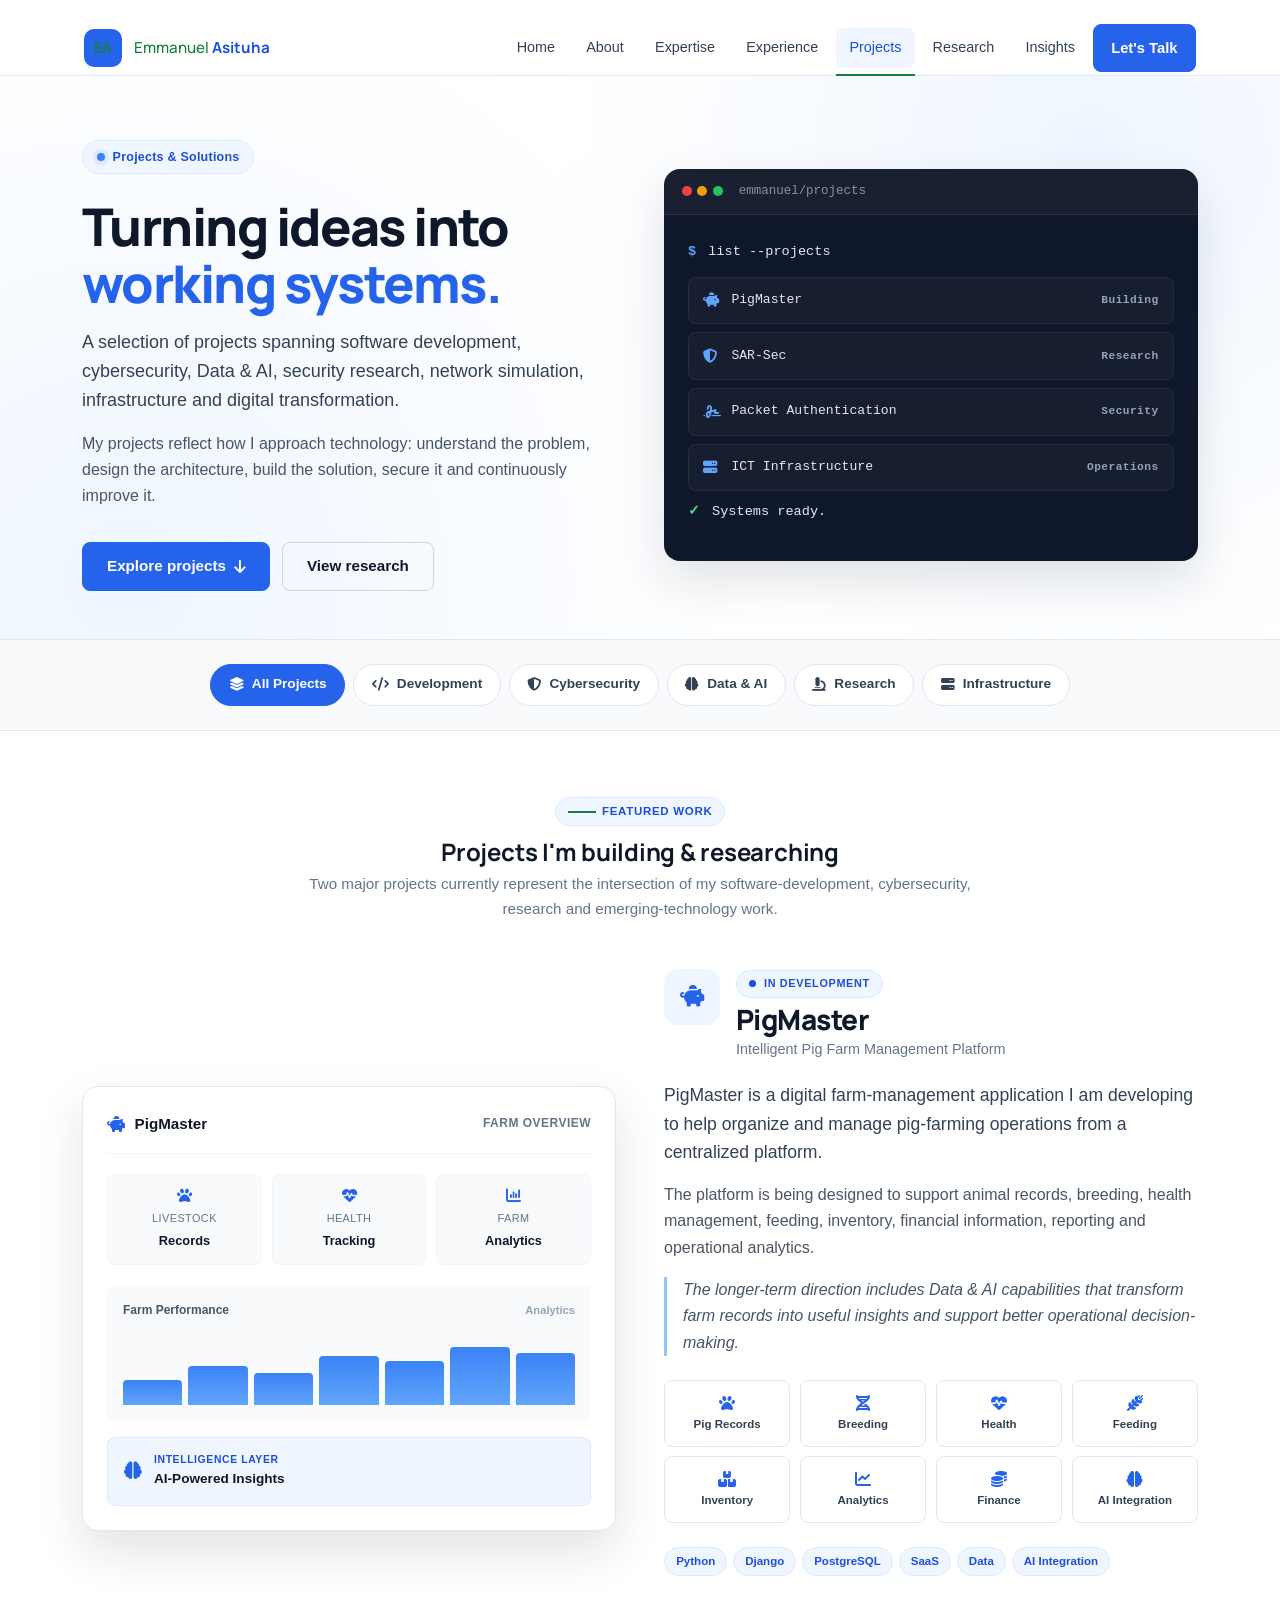
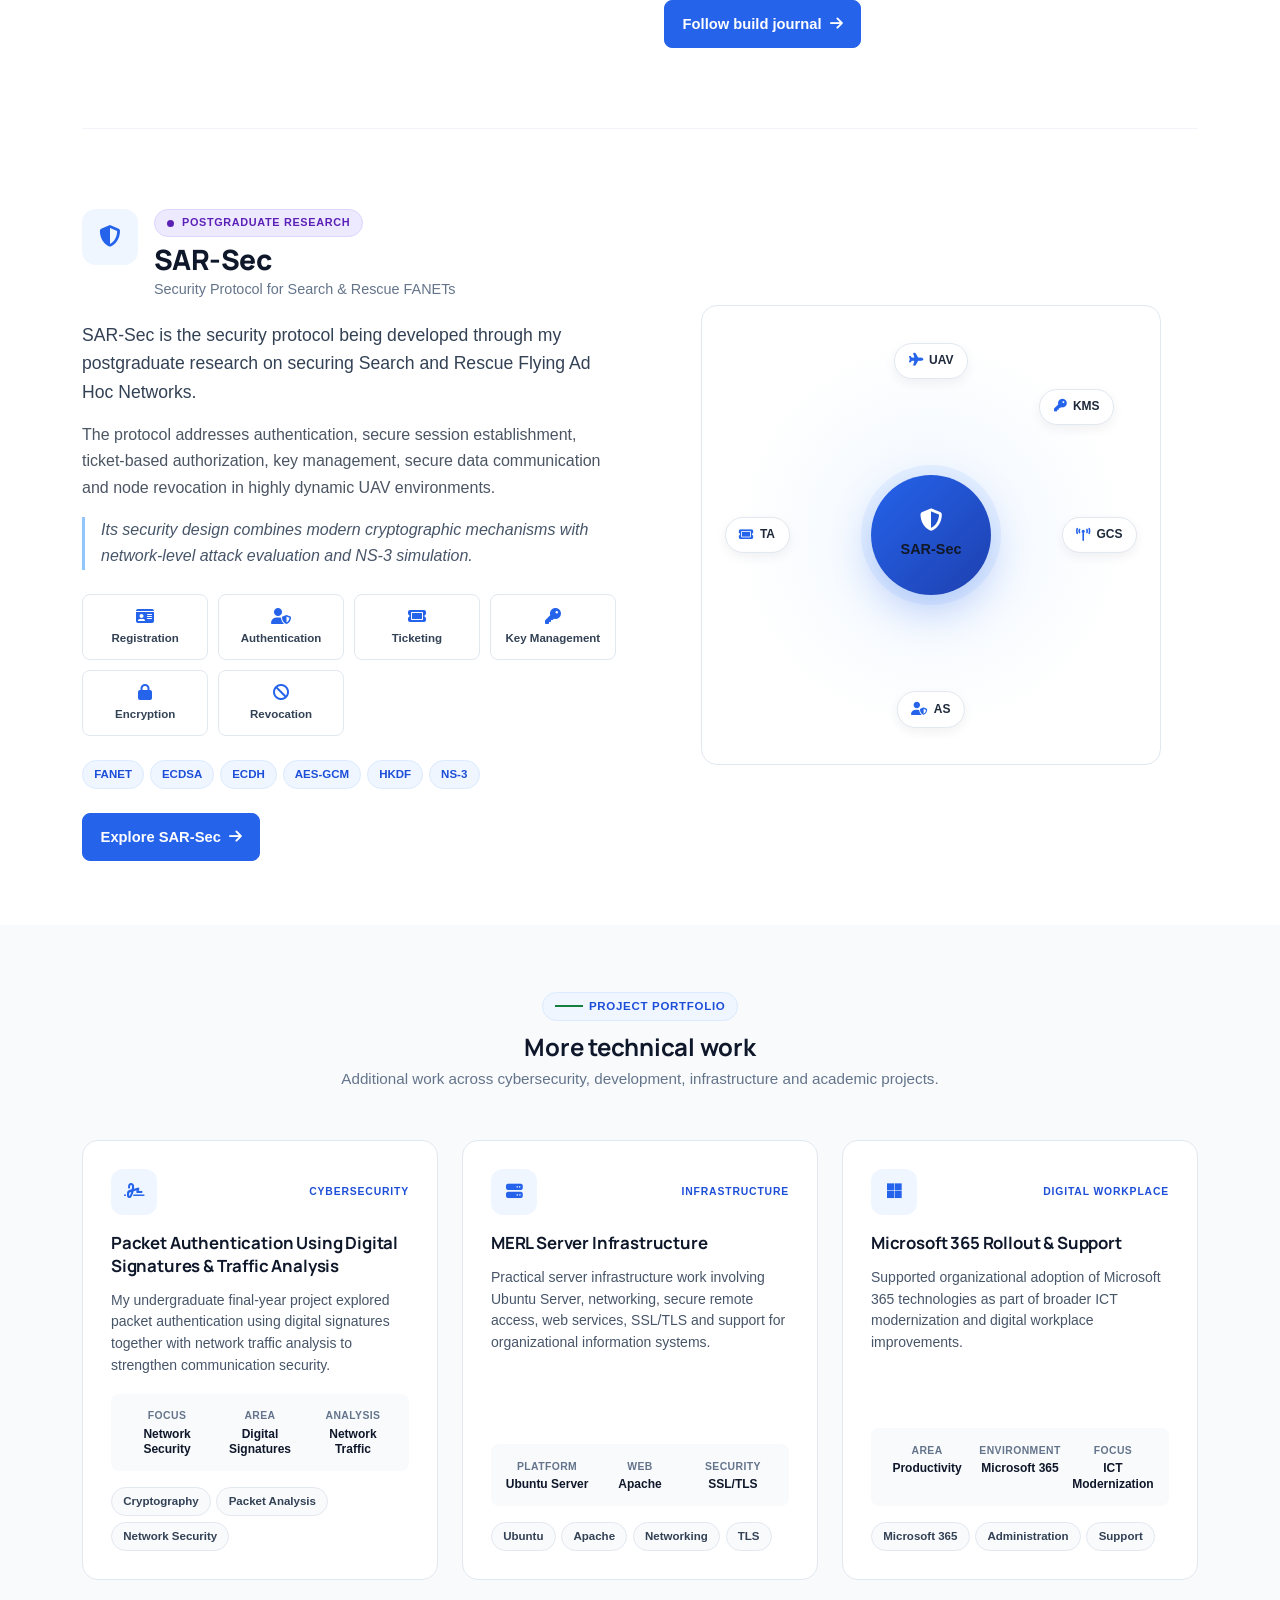
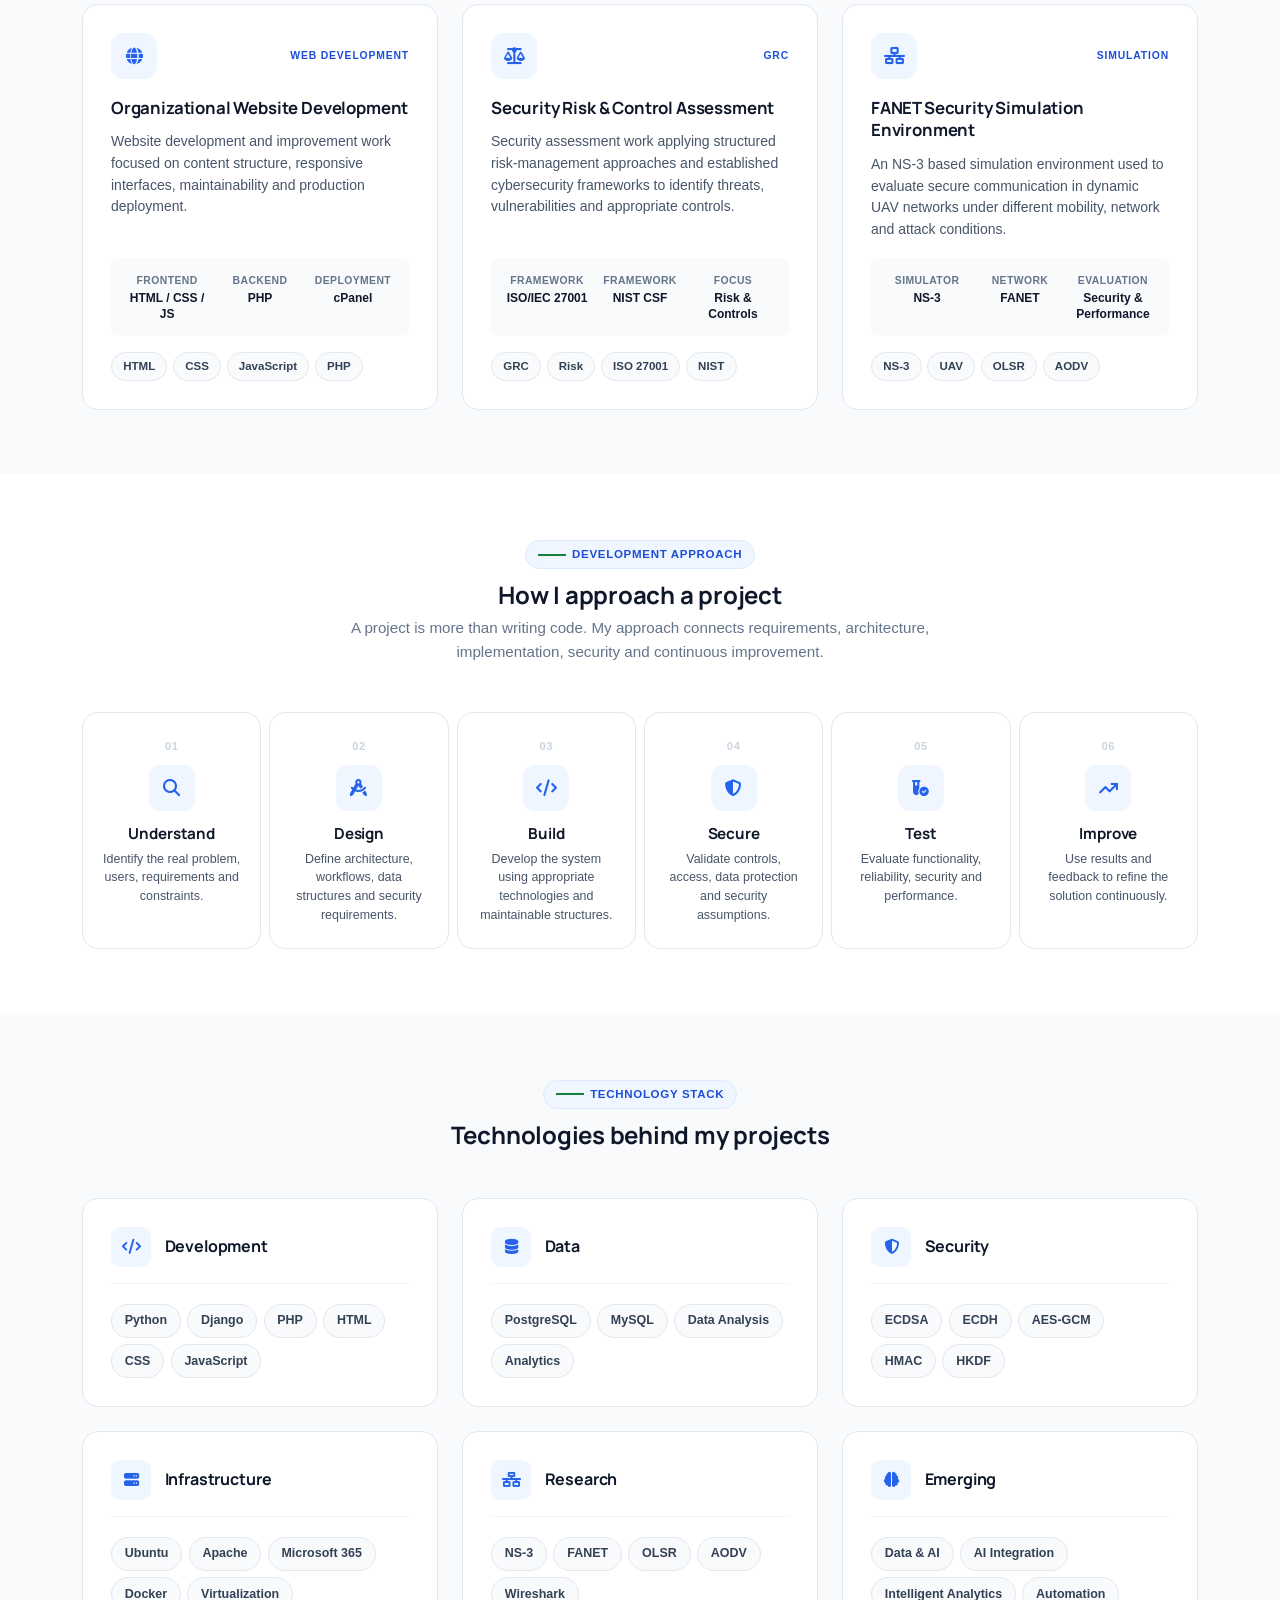
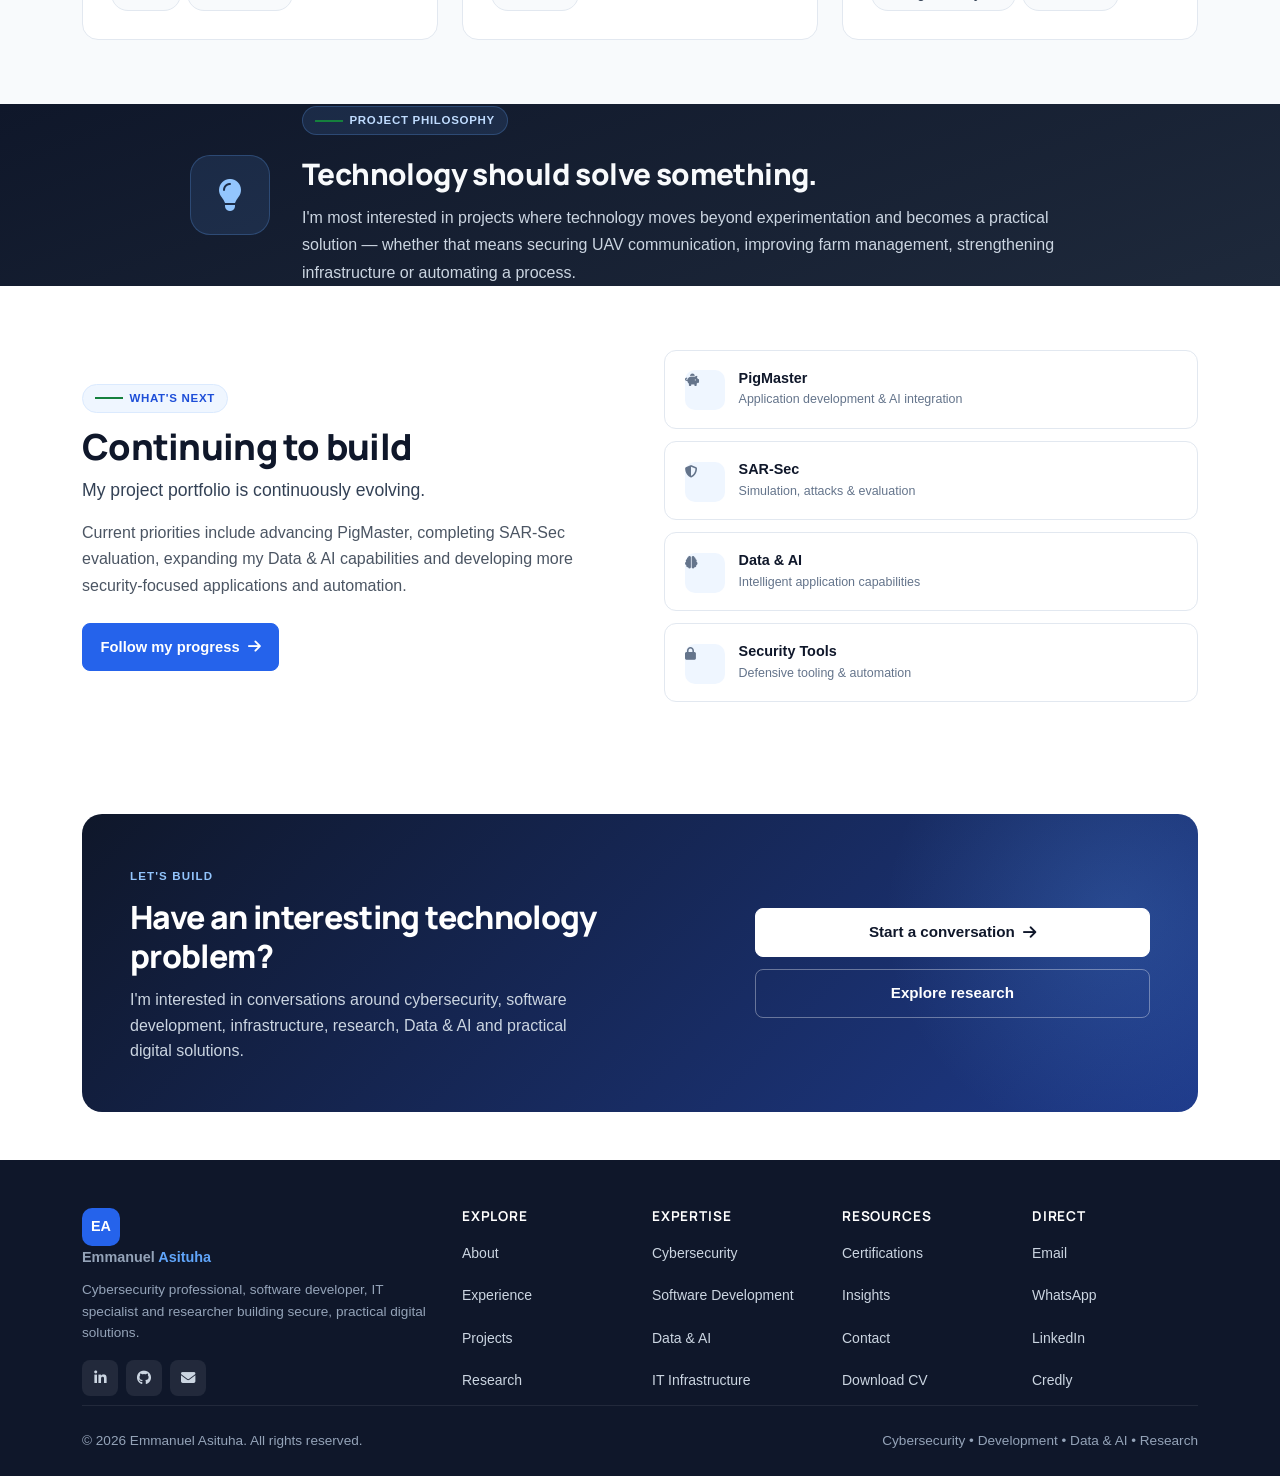
==== projects.html @ e8d25630 "Move PHP files to php-backup/ folder (excluded from deployment)" ====
<!DOCTYPE html>
<html lang="en">

<head>

    <meta charset="UTF-8">

    <meta name="viewport" content="width=device-width, initial-scale=1.0">

    <title>Projects | Emmanuel Asituha</title>

    <meta name="description" content="Explore projects by Emmanuel Asituha across software development, cybersecurity, Data & AI, security research, infrastructure and digital transformation.">

    <meta name="author" content="Emmanuel Asituha">

    <meta name="robots" content="index, follow">

    <meta name="theme-color" content="#ffffff">

    <link rel="canonical" href="https://emmanuelasituha.com/projects.html">

    <!-- Open Graph -->
    <meta property="og:type" content="website">

    <meta property="og:url" content="https://emmanuelasituha.com/projects.html">

    <meta property="og:site_name" content="Emmanuel Asituha">

    <meta property="og:title" content="Projects | Emmanuel Asituha">

    <meta property="og:description" content="Explore projects by Emmanuel Asituha across software development, cybersecurity, Data & AI, security research, infrastructure and digital transformation.">

    <meta property="og:image" content="https://emmanuelasituha.com/assets/images/og-default.jpg">

    <meta property="og:locale" content="en_US">

    <!-- Twitter -->
    <meta name="twitter:card" content="summary_large_image">

    <meta name="twitter:title" content="Projects | Emmanuel Asituha">

    <meta name="twitter:description" content="Explore projects by Emmanuel Asituha across software development, cybersecurity, Data & AI, security research, infrastructure and digital transformation.">

    <meta name="twitter:image" content="https://emmanuelasituha.com/assets/images/og-default.jpg">

    <!-- Bootstrap -->
    <link
        href="https://cdn.jsdelivr.net/npm/bootstrap@5.3.3/dist/css/bootstrap.min.css"
        rel="stylesheet"
        integrity="sha384-QWTKZyjpPEjISv5WaRU9OFeRpok6YctnYmDr5pNlyT2bRjXh0JMhjY6hW+ALEwIH"
        crossorigin="anonymous"
    >

    <!-- Font Awesome -->
    <link
        rel="stylesheet"
        href="https://cdnjs.cloudflare.com/ajax/libs/font-awesome/6.7.2/css/all.min.css"
        referrerpolicy="no-referrer"
    >

    <!-- Base site styles -->
    <link rel="stylesheet" href="assets/css/style.css">

    <!-- Projects CSS -->
    <link rel="stylesheet" href="assets/css/projects.css">

    <!-- Structured data -->
    <script type="application/ld+json">
    {
        "@context": "https://schema.org",
        "@type": "Person",
        "name": "Emmanuel Asituha",
        "url": "https://emmanuelasituha.com",
        "jobTitle": "Cybersecurity Professional, Software Developer & Researcher",
        "sameAs": [
            "https://linkedin.com/in/emmanuel-asituha",
            "https://github.com/Jeastco"
        ]
    }
    </script>

</head>


<body class="projects-page">


<a class="skip-link" href="#main-content">Skip to main content</a>


<!-- =========================================================
     NAVIGATION
========================================================= -->

<header class="navbar" id="site-navbar">

    <div class="nav-container">

        <a
            href="index.html"
            class="logo"
            aria-label="Emmanuel Asituha — Homepage"
        >

            <span class="logo-mark" aria-hidden="true">EA</span>

            <span class="logo-name">
                Emmanuel
                <strong>Asituha</strong>
            </span>

        </a>


        <nav
            class="nav-links"
            id="main-navigation"
            aria-label="Main navigation"
        >

            <a href="index.html" class="nav-link">Home</a>

            <a href="about.html" class="nav-link">About</a>

            <a href="expertise.html" class="nav-link">Expertise</a>

            <a href="experience.html" class="nav-link">Experience</a>

            <a href="projects.html" class="nav-link active" aria-current="page">Projects</a>

            <a href="research.html" class="nav-link">Research</a>

            <a href="blog.html" class="nav-link">Insights</a>


            <a href="contact.html" class="btn btn-primary">
                Let's Talk
            </a>

        </nav>


        <button
            class="menu-toggle"
            type="button"
            aria-label="Open navigation menu"
            aria-expanded="false"
            aria-controls="main-navigation"
        >
            <span></span><span></span><span></span>
        </button>

    </div>

</header>



<main id="main-content">


<!-- =========================================================
     HERO
========================================================= -->

<section class="projects-hero" aria-labelledby="projects-hero-heading">

    <div class="container">

        <div class="row align-items-center g-5">

            <div class="col-lg-6">

                <span class="badge-soft">
                    <span class="badge-dot" aria-hidden="true"></span>
                    Projects &amp; Solutions
                </span>


                <h1 id="projects-hero-heading" class="projects-hero__title">
                    Turning ideas into
                    <span class="text-accent">working systems.</span>
                </h1>


                <p class="projects-hero__lead">
                    A selection of projects spanning software development,
                    cybersecurity, Data &amp; AI, security research, network
                    simulation, infrastructure and digital transformation.
                </p>


                <p class="projects-hero__text">
                    My projects reflect how I approach technology:
                    understand the problem, design the architecture,
                    build the solution, secure it and continuously
                    improve it.
                </p>


                <div class="projects-hero__actions">

                    <a href="#featured" class="btn btn-primary btn-lg">
                        Explore projects
                        <i class="fa-solid fa-arrow-down" aria-hidden="true"></i>
                    </a>

                    <a href="research.html" class="btn btn-outline-primary btn-lg">
                        View research
                    </a>

                </div>

            </div>


            <div class="col-lg-6">

                <div class="project-terminal" aria-hidden="true">

                    <div class="project-terminal__head">

                        <div class="window-dots">
                            <span></span><span></span><span></span>
                        </div>

                        <span>emmanuel/projects</span>

                    </div>


                    <div class="project-terminal__body">

                        <div class="terminal-line">
                            <span class="terminal-prompt">$</span>
                            <span>list --projects</span>
                        </div>


                        <div class="terminal-project">
                            <i class="fa-solid fa-piggy-bank"></i>
                            <span>PigMaster</span>
                            <small>Building</small>
                        </div>

                        <div class="terminal-project">
                            <i class="fa-solid fa-shield-halved"></i>
                            <span>SAR-Sec</span>
                            <small>Research</small>
                        </div>

                        <div class="terminal-project">
                            <i class="fa-solid fa-signature"></i>
                            <span>Packet Authentication</span>
                            <small>Security</small>
                        </div>

                        <div class="terminal-project">
                            <i class="fa-solid fa-server"></i>
                            <span>ICT Infrastructure</span>
                            <small>Operations</small>
                        </div>

                        <div class="terminal-line terminal-success">
                            <span class="terminal-prompt">✓</span>
                            <span>Systems ready.</span>
                        </div>

                    </div>

                </div>

            </div>

        </div>

    </div>

</section>



<!-- =========================================================
     FILTER TABS
========================================================= -->

<section class="filter-section" aria-label="Project filters">

    <div class="container">

        <div class="filter-tabs" role="tablist">

            <button
                type="button"
                class="filter-tab active"
                data-filter="all"
                role="tab"
                aria-selected="true"
            >
                <i class="fa-solid fa-layer-group" aria-hidden="true"></i>
                <span>All Projects</span>
            </button>

            <button
                type="button"
                class="filter-tab"
                data-filter="development"
                role="tab"
                aria-selected="false"
            >
                <i class="fa-solid fa-code" aria-hidden="true"></i>
                <span>Development</span>
            </button>

            <button
                type="button"
                class="filter-tab"
                data-filter="cybersecurity"
                role="tab"
                aria-selected="false"
            >
                <i class="fa-solid fa-shield-halved" aria-hidden="true"></i>
                <span>Cybersecurity</span>
            </button>

            <button
                type="button"
                class="filter-tab"
                data-filter="ai"
                role="tab"
                aria-selected="false"
            >
                <i class="fa-solid fa-brain" aria-hidden="true"></i>
                <span>Data &amp; AI</span>
            </button>

            <button
                type="button"
                class="filter-tab"
                data-filter="research"
                role="tab"
                aria-selected="false"
            >
                <i class="fa-solid fa-microscope" aria-hidden="true"></i>
                <span>Research</span>
            </button>

            <button
                type="button"
                class="filter-tab"
                data-filter="infrastructure"
                role="tab"
                aria-selected="false"
            >
                <i class="fa-solid fa-server" aria-hidden="true"></i>
                <span>Infrastructure</span>
            </button>

        </div>

    </div>

</section>



<!-- =========================================================
     FEATURED PROJECTS
========================================================= -->

<section
    class="section"
    id="featured"
    aria-labelledby="featured-heading"
>

    <div class="container">

        <header class="section-head section-head--center">

            <span class="section-label">Featured Work</span>

            <h2 id="featured-heading" class="section-title">
                Projects I'm building &amp; researching
            </h2>

            <p class="section-desc">
                Two major projects currently represent the intersection
                of my software-development, cybersecurity, research
                and emerging-technology work.
            </p>

        </header>


        <!-- =====================================================
             FLAGSHIP 01 — PigMaster
        ====================================================== -->

        <article class="flagship" data-categories="development ai">

            <div class="row g-5 align-items-center">


                <div class="col-lg-6">

                    <div class="pigmaster-dashboard" aria-hidden="true">

                        <div class="pigmaster-dashboard__head">
                            <div>
                                <i class="fa-solid fa-piggy-bank"></i>
                                <strong>PigMaster</strong>
                            </div>
                            <span>Farm Overview</span>
                        </div>


                        <div class="pigmaster-dashboard__stats">

                            <div>
                                <i class="fa-solid fa-paw"></i>
                                <span>Livestock</span>
                                <strong>Records</strong>
                            </div>

                            <div>
                                <i class="fa-solid fa-heart-pulse"></i>
                                <span>Health</span>
                                <strong>Tracking</strong>
                            </div>

                            <div>
                                <i class="fa-solid fa-chart-column"></i>
                                <span>Farm</span>
                                <strong>Analytics</strong>
                            </div>

                        </div>


                        <div class="pigmaster-dashboard__chart">

                            <div class="chart-head">
                                <span>Farm Performance</span>
                                <small>Analytics</small>
                            </div>

                            <div class="chart-bars">

                                <span style="height: 35%;"></span>
                                <span style="height: 55%;"></span>
                                <span style="height: 45%;"></span>
                                <span style="height: 70%;"></span>
                                <span style="height: 62%;"></span>
                                <span style="height: 82%;"></span>
                                <span style="height: 74%;"></span>

                            </div>

                        </div>


                        <div class="pigmaster-dashboard__ai">
                            <i class="fa-solid fa-brain"></i>
                            <div>
                                <span>INTELLIGENCE LAYER</span>
                                <strong>AI-Powered Insights</strong>
                            </div>
                        </div>

                    </div>

                </div>


                <div class="col-lg-6">

                    <div class="flagship__title">

                        <span class="flagship__icon" aria-hidden="true">
                            <i class="fa-solid fa-piggy-bank"></i>
                        </span>

                        <div>

                            <span class="status-pill status--building">
                                <span class="status-dot" aria-hidden="true"></span>
                                In Development
                            </span>

                            <h3>PigMaster</h3>

                            <p class="flagship__subtitle">
                                Intelligent Pig Farm Management Platform
                            </p>

                        </div>

                    </div>


                    <p class="lead-text">PigMaster is a digital farm-management application I am developing to help organize and manage pig-farming operations from a centralized platform.</p>

                    <p>The platform is being designed to support animal records, breeding, health management, feeding, inventory, financial information, reporting and operational analytics.</p>

                    <p class="flagship__future">The longer-term direction includes Data &amp; AI capabilities that transform farm records into useful insights and support better operational decision-making.</p>


                    <div class="capability-grid">

                        <div class="capability-item">
                            <i class="fa-solid fa-paw" aria-hidden="true"></i>
                            <span>Pig Records</span>
                        </div>

                        <div class="capability-item">
                            <i class="fa-solid fa-dna" aria-hidden="true"></i>
                            <span>Breeding</span>
                        </div>

                        <div class="capability-item">
                            <i class="fa-solid fa-heart-pulse" aria-hidden="true"></i>
                            <span>Health</span>
                        </div>

                        <div class="capability-item">
                            <i class="fa-solid fa-wheat-awn" aria-hidden="true"></i>
                            <span>Feeding</span>
                        </div>

                        <div class="capability-item">
                            <i class="fa-solid fa-boxes-stacked" aria-hidden="true"></i>
                            <span>Inventory</span>
                        </div>

                        <div class="capability-item">
                            <i class="fa-solid fa-chart-line" aria-hidden="true"></i>
                            <span>Analytics</span>
                        </div>

                        <div class="capability-item">
                            <i class="fa-solid fa-coins" aria-hidden="true"></i>
                            <span>Finance</span>
                        </div>

                        <div class="capability-item">
                            <i class="fa-solid fa-brain" aria-hidden="true"></i>
                            <span>AI Integration</span>
                        </div>

                    </div>


                    <div class="tag-row mt-4">

                        <span class="chip chip--accent">Python</span>
                        <span class="chip chip--accent">Django</span>
                        <span class="chip chip--accent">PostgreSQL</span>
                        <span class="chip chip--accent">SaaS</span>
                        <span class="chip chip--accent">Data</span>
                        <span class="chip chip--accent">AI Integration</span>

                    </div>


                    <div class="mt-4">

                        <a href="blog.html" class="btn btn-primary">
                            Follow build journal
                            <i class="fa-solid fa-arrow-right" aria-hidden="true"></i>
                        </a>

                    </div>

                </div>

            </div>

        </article>


        <!-- =====================================================
             FLAGSHIP 02 — SAR-Sec (reversed)
        ====================================================== -->

        <article class="flagship flagship--reverse" data-categories="cybersecurity research">

            <div class="row g-5 align-items-center">


                <div class="col-lg-6 order-lg-2">

                    <div class="sar-sec-visual" aria-hidden="true">

                        <div class="sar-sec-visual__core">
                            <i class="fa-solid fa-shield-halved"></i>
                            <strong>SAR-Sec</strong>
                        </div>

                        <div class="sar-sec-visual__node sar-sec-visual__node--1">
                            <i class="fa-solid fa-plane"></i>
                            <span>UAV</span>
                        </div>

                        <div class="sar-sec-visual__node sar-sec-visual__node--2">
                            <i class="fa-solid fa-tower-broadcast"></i>
                            <span>GCS</span>
                        </div>

                        <div class="sar-sec-visual__node sar-sec-visual__node--3">
                            <i class="fa-solid fa-user-shield"></i>
                            <span>AS</span>
                        </div>

                        <div class="sar-sec-visual__node sar-sec-visual__node--4">
                            <i class="fa-solid fa-ticket"></i>
                            <span>TA</span>
                        </div>

                        <div class="sar-sec-visual__node sar-sec-visual__node--5">
                            <i class="fa-solid fa-key"></i>
                            <span>KMS</span>
                        </div>

                    </div>

                </div>


                <div class="col-lg-6 order-lg-1">

                    <div class="flagship__title">

                        <span class="flagship__icon" aria-hidden="true">
                            <i class="fa-solid fa-shield-halved"></i>
                        </span>

                        <div>

                            <span class="status-pill status--research">
                                <span class="status-dot" aria-hidden="true"></span>
                                Postgraduate Research
                            </span>

                            <h3>SAR-Sec</h3>

                            <p class="flagship__subtitle">
                                Security Protocol for Search &amp; Rescue FANETs
                            </p>

                        </div>

                    </div>


                    <p class="lead-text">SAR-Sec is the security protocol being developed through my postgraduate research on securing Search and Rescue Flying Ad Hoc Networks.</p>

                    <p>The protocol addresses authentication, secure session establishment, ticket-based authorization, key management, secure data communication and node revocation in highly dynamic UAV environments.</p>

                    <p class="flagship__future">Its security design combines modern cryptographic mechanisms with network-level attack evaluation and NS-3 simulation.</p>


                    <div class="capability-grid">

                        <div class="capability-item">
                            <i class="fa-solid fa-id-card" aria-hidden="true"></i>
                            <span>Registration</span>
                        </div>

                        <div class="capability-item">
                            <i class="fa-solid fa-user-shield" aria-hidden="true"></i>
                            <span>Authentication</span>
                        </div>

                        <div class="capability-item">
                            <i class="fa-solid fa-ticket" aria-hidden="true"></i>
                            <span>Ticketing</span>
                        </div>

                        <div class="capability-item">
                            <i class="fa-solid fa-key" aria-hidden="true"></i>
                            <span>Key Management</span>
                        </div>

                        <div class="capability-item">
                            <i class="fa-solid fa-lock" aria-hidden="true"></i>
                            <span>Encryption</span>
                        </div>

                        <div class="capability-item">
                            <i class="fa-solid fa-ban" aria-hidden="true"></i>
                            <span>Revocation</span>
                        </div>

                    </div>


                    <div class="tag-row mt-4">

                        <span class="chip chip--accent">FANET</span>
                        <span class="chip chip--accent">ECDSA</span>
                        <span class="chip chip--accent">ECDH</span>
                        <span class="chip chip--accent">AES-GCM</span>
                        <span class="chip chip--accent">HKDF</span>
                        <span class="chip chip--accent">NS-3</span>

                    </div>


                    <div class="mt-4">

                        <a href="research.html" class="btn btn-primary">
                            Explore SAR-Sec
                            <i class="fa-solid fa-arrow-right" aria-hidden="true"></i>
                        </a>

                    </div>

                </div>

            </div>

        </article>

    </div>

</section>



<!-- =========================================================
     PORTFOLIO GRID
========================================================= -->

<section class="section section--muted" aria-labelledby="portfolio-heading">

    <div class="container">

        <header class="section-head section-head--center">

            <span class="section-label">Project Portfolio</span>

            <h2 id="portfolio-heading" class="section-title">
                More technical work
            </h2>

            <p class="section-desc">
                Additional work across cybersecurity, development,
                infrastructure and academic projects.
            </p>

        </header>


        <div class="row g-4" id="portfolioGrid">

            <!-- 01 Packet Authentication -->
            <div class="col-md-6 col-lg-4 portfolio-item" data-categories="cybersecurity research">

                <article class="portfolio-card">

                    <header class="portfolio-card__head">

                        <span class="portfolio-card__icon" aria-hidden="true">
                            <i class="fa-solid fa-signature"></i>
                        </span>

                        <span class="portfolio-card__type">
                            CYBERSECURITY
                        </span>

                    </header>

                    <h3>Packet Authentication Using Digital Signatures &amp; Traffic Analysis</h3>

                    <p>My undergraduate final-year project explored packet authentication using digital signatures together with network traffic analysis to strengthen communication security.</p>


                    <div class="portfolio-card__info">

                        <div>
                            <span>Focus</span>
                            <strong>Network Security</strong>
                        </div>

                        <div>
                            <span>Area</span>
                            <strong>Digital Signatures</strong>
                        </div>

                        <div>
                            <span>Analysis</span>
                            <strong>Network Traffic</strong>
                        </div>

                    </div>


                    <div class="tag-row">

                        <span class="chip">Cryptography</span>
                        <span class="chip">Packet Analysis</span>
                        <span class="chip">Network Security</span>

                    </div>

                </article>

            </div>

            <!-- 02 MERL Server Infrastructure -->
            <div class="col-md-6 col-lg-4 portfolio-item" data-categories="infrastructure cybersecurity">

                <article class="portfolio-card">

                    <header class="portfolio-card__head">

                        <span class="portfolio-card__icon" aria-hidden="true">
                            <i class="fa-solid fa-server"></i>
                        </span>

                        <span class="portfolio-card__type">
                            INFRASTRUCTURE
                        </span>

                    </header>

                    <h3>MERL Server Infrastructure</h3>

                    <p>Practical server infrastructure work involving Ubuntu Server, networking, secure remote access, web services, SSL/TLS and support for organizational information systems.</p>


                    <div class="portfolio-card__info">

                        <div>
                            <span>Platform</span>
                            <strong>Ubuntu Server</strong>
                        </div>

                        <div>
                            <span>Web</span>
                            <strong>Apache</strong>
                        </div>

                        <div>
                            <span>Security</span>
                            <strong>SSL/TLS</strong>
                        </div>

                    </div>


                    <div class="tag-row">

                        <span class="chip">Ubuntu</span>
                        <span class="chip">Apache</span>
                        <span class="chip">Networking</span>
                        <span class="chip">TLS</span>

                    </div>

                </article>

            </div>

            <!-- 03 Microsoft 365 Rollout -->
            <div class="col-md-6 col-lg-4 portfolio-item" data-categories="infrastructure">

                <article class="portfolio-card">

                    <header class="portfolio-card__head">

                        <span class="portfolio-card__icon" aria-hidden="true">
                            <i class="fa-brands fa-microsoft"></i>
                        </span>

                        <span class="portfolio-card__type">
                            DIGITAL WORKPLACE
                        </span>

                    </header>

                    <h3>Microsoft 365 Rollout &amp; Support</h3>

                    <p>Supported organizational adoption of Microsoft 365 technologies as part of broader ICT modernization and digital workplace improvements.</p>


                    <div class="portfolio-card__info">

                        <div>
                            <span>Area</span>
                            <strong>Productivity</strong>
                        </div>

                        <div>
                            <span>Environment</span>
                            <strong>Microsoft 365</strong>
                        </div>

                        <div>
                            <span>Focus</span>
                            <strong>ICT Modernization</strong>
                        </div>

                    </div>


                    <div class="tag-row">

                        <span class="chip">Microsoft 365</span>
                        <span class="chip">Administration</span>
                        <span class="chip">Support</span>

                    </div>

                </article>

            </div>

            <!-- 04 Organizational Website Development -->
            <div class="col-md-6 col-lg-4 portfolio-item" data-categories="development infrastructure">

                <article class="portfolio-card">

                    <header class="portfolio-card__head">

                        <span class="portfolio-card__icon" aria-hidden="true">
                            <i class="fa-solid fa-globe"></i>
                        </span>

                        <span class="portfolio-card__type">
                            WEB DEVELOPMENT
                        </span>

                    </header>

                    <h3>Organizational Website Development</h3>

                    <p>Website development and improvement work focused on content structure, responsive interfaces, maintainability and production deployment.</p>


                    <div class="portfolio-card__info">

                        <div>
                            <span>Frontend</span>
                            <strong>HTML / CSS / JS</strong>
                        </div>

                        <div>
                            <span>Backend</span>
                            <strong>PHP</strong>
                        </div>

                        <div>
                            <span>Deployment</span>
                            <strong>cPanel</strong>
                        </div>

                    </div>


                    <div class="tag-row">

                        <span class="chip">HTML</span>
                        <span class="chip">CSS</span>
                        <span class="chip">JavaScript</span>
                        <span class="chip">PHP</span>

                    </div>

                </article>

            </div>

            <!-- 05 Security Risk & Control Assessment -->
            <div class="col-md-6 col-lg-4 portfolio-item" data-categories="cybersecurity">

                <article class="portfolio-card">

                    <header class="portfolio-card__head">

                        <span class="portfolio-card__icon" aria-hidden="true">
                            <i class="fa-solid fa-scale-balanced"></i>
                        </span>

                        <span class="portfolio-card__type">
                            GRC
                        </span>

                    </header>

                    <h3>Security Risk &amp; Control Assessment</h3>

                    <p>Security assessment work applying structured risk-management approaches and established cybersecurity frameworks to identify threats, vulnerabilities and appropriate controls.</p>


                    <div class="portfolio-card__info">

                        <div>
                            <span>Framework</span>
                            <strong>ISO/IEC 27001</strong>
                        </div>

                        <div>
                            <span>Framework</span>
                            <strong>NIST CSF</strong>
                        </div>

                        <div>
                            <span>Focus</span>
                            <strong>Risk &amp; Controls</strong>
                        </div>

                    </div>


                    <div class="tag-row">

                        <span class="chip">GRC</span>
                        <span class="chip">Risk</span>
                        <span class="chip">ISO 27001</span>
                        <span class="chip">NIST</span>

                    </div>

                </article>

            </div>

            <!-- 06 FANET Security Simulation -->
            <div class="col-md-6 col-lg-4 portfolio-item" data-categories="research cybersecurity">

                <article class="portfolio-card">

                    <header class="portfolio-card__head">

                        <span class="portfolio-card__icon" aria-hidden="true">
                            <i class="fa-solid fa-network-wired"></i>
                        </span>

                        <span class="portfolio-card__type">
                            SIMULATION
                        </span>

                    </header>

                    <h3>FANET Security Simulation Environment</h3>

                    <p>An NS-3 based simulation environment used to evaluate secure communication in dynamic UAV networks under different mobility, network and attack conditions.</p>


                    <div class="portfolio-card__info">

                        <div>
                            <span>Simulator</span>
                            <strong>NS-3</strong>
                        </div>

                        <div>
                            <span>Network</span>
                            <strong>FANET</strong>
                        </div>

                        <div>
                            <span>Evaluation</span>
                            <strong>Security &amp; Performance</strong>
                        </div>

                    </div>


                    <div class="tag-row">

                        <span class="chip">NS-3</span>
                        <span class="chip">UAV</span>
                        <span class="chip">OLSR</span>
                        <span class="chip">AODV</span>

                    </div>

                </article>

            </div>

        </div>


        <!-- Empty state (hidden by default) -->

        <div class="empty-state" id="projectEmpty" hidden>

            <i class="fa-solid fa-folder-open" aria-hidden="true"></i>

            <h3>No projects found</h3>

            <p>Try a different category filter.</p>

        </div>

    </div>

</section>



<!-- =========================================================
     PROCESS
========================================================= -->

<section class="section" aria-labelledby="process-heading">

    <div class="container">

        <header class="section-head section-head--center">

            <span class="section-label">Development Approach</span>

            <h2 id="process-heading" class="section-title">
                How I approach a project
            </h2>

            <p class="section-desc">
                A project is more than writing code. My approach
                connects requirements, architecture, implementation,
                security and continuous improvement.
            </p>

        </header>


        <div class="process-grid">

            <div class="process-step">

                <span class="process-step__num">
                    01
                </span>

                <span class="process-step__icon" aria-hidden="true">
                    <i class="fa-solid fa-magnifying-glass"></i>
                </span>

                <h3>Understand</h3>

                <p>Identify the real problem, users, requirements and constraints.</p>

            </div>

            <div class="process-connector" aria-hidden="true"></div>

            <div class="process-step">

                <span class="process-step__num">
                    02
                </span>

                <span class="process-step__icon" aria-hidden="true">
                    <i class="fa-solid fa-compass-drafting"></i>
                </span>

                <h3>Design</h3>

                <p>Define architecture, workflows, data structures and security requirements.</p>

            </div>

            <div class="process-connector" aria-hidden="true"></div>

            <div class="process-step">

                <span class="process-step__num">
                    03
                </span>

                <span class="process-step__icon" aria-hidden="true">
                    <i class="fa-solid fa-code"></i>
                </span>

                <h3>Build</h3>

                <p>Develop the system using appropriate technologies and maintainable structures.</p>

            </div>

            <div class="process-connector" aria-hidden="true"></div>

            <div class="process-step">

                <span class="process-step__num">
                    04
                </span>

                <span class="process-step__icon" aria-hidden="true">
                    <i class="fa-solid fa-shield-halved"></i>
                </span>

                <h3>Secure</h3>

                <p>Validate controls, access, data protection and security assumptions.</p>

            </div>

            <div class="process-connector" aria-hidden="true"></div>

            <div class="process-step">

                <span class="process-step__num">
                    05
                </span>

                <span class="process-step__icon" aria-hidden="true">
                    <i class="fa-solid fa-vial-circle-check"></i>
                </span>

                <h3>Test</h3>

                <p>Evaluate functionality, reliability, security and performance.</p>

            </div>

            <div class="process-connector" aria-hidden="true"></div>

            <div class="process-step">

                <span class="process-step__num">
                    06
                </span>

                <span class="process-step__icon" aria-hidden="true">
                    <i class="fa-solid fa-arrow-trend-up"></i>
                </span>

                <h3>Improve</h3>

                <p>Use results and feedback to refine the solution continuously.</p>

            </div>

        </div>

    </div>

</section>



<!-- =========================================================
     TECH STACK
========================================================= -->

<section class="section section--muted" aria-labelledby="stack-heading">

    <div class="container">

        <header class="section-head section-head--center">

            <span class="section-label">Technology Stack</span>

            <h2 id="stack-heading" class="section-title">
                Technologies behind my projects
            </h2>

        </header>


        <div class="row g-4">

            <div class="col-md-6 col-lg-4">

                <div class="stack-card">

                    <div class="stack-card__head">

                        <span class="stack-card__icon" aria-hidden="true">
                            <i class="fa-solid fa-code"></i>
                        </span>

                        <h3>Development</h3>

                    </div>

                    <div class="stack-card__items">

                        <span class="stack-chip">Python</span>
                        <span class="stack-chip">Django</span>
                        <span class="stack-chip">PHP</span>
                        <span class="stack-chip">HTML</span>
                        <span class="stack-chip">CSS</span>
                        <span class="stack-chip">JavaScript</span>

                    </div>

                </div>

            </div>

            <div class="col-md-6 col-lg-4">

                <div class="stack-card">

                    <div class="stack-card__head">

                        <span class="stack-card__icon" aria-hidden="true">
                            <i class="fa-solid fa-database"></i>
                        </span>

                        <h3>Data</h3>

                    </div>

                    <div class="stack-card__items">

                        <span class="stack-chip">PostgreSQL</span>
                        <span class="stack-chip">MySQL</span>
                        <span class="stack-chip">Data Analysis</span>
                        <span class="stack-chip">Analytics</span>

                    </div>

                </div>

            </div>

            <div class="col-md-6 col-lg-4">

                <div class="stack-card">

                    <div class="stack-card__head">

                        <span class="stack-card__icon" aria-hidden="true">
                            <i class="fa-solid fa-shield-halved"></i>
                        </span>

                        <h3>Security</h3>

                    </div>

                    <div class="stack-card__items">

                        <span class="stack-chip">ECDSA</span>
                        <span class="stack-chip">ECDH</span>
                        <span class="stack-chip">AES-GCM</span>
                        <span class="stack-chip">HMAC</span>
                        <span class="stack-chip">HKDF</span>

                    </div>

                </div>

            </div>

            <div class="col-md-6 col-lg-4">

                <div class="stack-card">

                    <div class="stack-card__head">

                        <span class="stack-card__icon" aria-hidden="true">
                            <i class="fa-solid fa-server"></i>
                        </span>

                        <h3>Infrastructure</h3>

                    </div>

                    <div class="stack-card__items">

                        <span class="stack-chip">Ubuntu</span>
                        <span class="stack-chip">Apache</span>
                        <span class="stack-chip">Microsoft 365</span>
                        <span class="stack-chip">Docker</span>
                        <span class="stack-chip">Virtualization</span>

                    </div>

                </div>

            </div>

            <div class="col-md-6 col-lg-4">

                <div class="stack-card">

                    <div class="stack-card__head">

                        <span class="stack-card__icon" aria-hidden="true">
                            <i class="fa-solid fa-network-wired"></i>
                        </span>

                        <h3>Research</h3>

                    </div>

                    <div class="stack-card__items">

                        <span class="stack-chip">NS-3</span>
                        <span class="stack-chip">FANET</span>
                        <span class="stack-chip">OLSR</span>
                        <span class="stack-chip">AODV</span>
                        <span class="stack-chip">Wireshark</span>

                    </div>

                </div>

            </div>

            <div class="col-md-6 col-lg-4">

                <div class="stack-card">

                    <div class="stack-card__head">

                        <span class="stack-card__icon" aria-hidden="true">
                            <i class="fa-solid fa-brain"></i>
                        </span>

                        <h3>Emerging</h3>

                    </div>

                    <div class="stack-card__items">

                        <span class="stack-chip">Data &amp; AI</span>
                        <span class="stack-chip">AI Integration</span>
                        <span class="stack-chip">Intelligent Analytics</span>
                        <span class="stack-chip">Automation</span>

                    </div>

                </div>

            </div>

        </div>

    </div>

</section>



<!-- =========================================================
     PHILOSOPHY
========================================================= -->

<section class="section--dark">

    <div class="container">

        <div class="project-philosophy">

            <span class="project-philosophy__icon" aria-hidden="true">
                <i class="fa-solid fa-lightbulb"></i>
            </span>

            <div>

                <span class="section-label">Project Philosophy</span>

                <h2>Technology should solve something.</h2>

                <p>
                    I'm most interested in projects where technology moves
                    beyond experimentation and becomes a practical solution —
                    whether that means securing UAV communication, improving
                    farm management, strengthening infrastructure or
                    automating a process.
                </p>

            </div>

        </div>

    </div>

</section>



<!-- =========================================================
     WHAT'S NEXT
========================================================= -->

<section class="section" aria-labelledby="next-heading">

    <div class="container">

        <div class="row g-5 align-items-center">

            <div class="col-lg-6">

                <span class="section-label">What's Next</span>

                <h2 id="next-heading" class="section-title">
                    Continuing to build
                </h2>

                <p class="lead-text">
                    My project portfolio is continuously evolving.
                </p>

                <p>
                    Current priorities include advancing PigMaster,
                    completing SAR-Sec evaluation, expanding my Data &amp; AI
                    capabilities and developing more security-focused
                    applications and automation.
                </p>

                <div class="mt-4">

                    <a href="blog.html" class="btn btn-primary">
                        Follow my progress
                        <i class="fa-solid fa-arrow-right" aria-hidden="true"></i>
                    </a>

                </div>

            </div>


            <div class="col-lg-6">

                <div class="next-grid">

                    <div class="next-card">

                        <span class="next-card__icon" aria-hidden="true">
                            <i class="fa-solid fa-piggy-bank"></i>
                        </span>

                        <div>
                            <strong>PigMaster</strong>
                            <span>Application development &amp; AI integration</span>
                        </div>

                    </div>

                    <div class="next-card">

                        <span class="next-card__icon" aria-hidden="true">
                            <i class="fa-solid fa-shield-halved"></i>
                        </span>

                        <div>
                            <strong>SAR-Sec</strong>
                            <span>Simulation, attacks &amp; evaluation</span>
                        </div>

                    </div>

                    <div class="next-card">

                        <span class="next-card__icon" aria-hidden="true">
                            <i class="fa-solid fa-brain"></i>
                        </span>

                        <div>
                            <strong>Data &amp; AI</strong>
                            <span>Intelligent application capabilities</span>
                        </div>

                    </div>

                    <div class="next-card">

                        <span class="next-card__icon" aria-hidden="true">
                            <i class="fa-solid fa-lock"></i>
                        </span>

                        <div>
                            <strong>Security Tools</strong>
                            <span>Defensive tooling &amp; automation</span>
                        </div>

                    </div>

                </div>

            </div>

        </div>

    </div>

</section>



<!-- =========================================================
     CTA
========================================================= -->

<section class="section section--cta">

    <div class="container">

        <div class="cta-card">

            <div class="cta-card__body">

                <span class="cta-eyebrow">Let's Build</span>

                <h2>Have an interesting technology problem?</h2>

                <p>
                    I'm interested in conversations around cybersecurity,
                    software development, infrastructure, research,
                    Data &amp; AI and practical digital solutions.
                </p>

            </div>

            <div class="cta-card__actions">

                <a href="contact.html" class="btn btn-light btn-lg">
                    Start a conversation
                    <i class="fa-solid fa-arrow-right" aria-hidden="true"></i>
                </a>

                <a href="research.html" class="btn btn-outline-light btn-lg">
                    Explore research
                </a>

            </div>

        </div>

    </div>

</section>


</main>



<!-- =========================================================
     FOOTER
========================================================= -->

<footer class="footer" role="contentinfo">

    <div class="container">

        <div class="row g-4">

            <!-- Brand -->
            <div class="col-lg-4 col-md-6">

                <a href="index.html" class="footer-logo">

                    <span class="logo-mark" aria-hidden="true">EA</span>

                    Emmanuel <span>Asituha</span>

                </a>

                <p class="footer-desc">
                    Cybersecurity professional, software developer,
                    IT specialist and researcher building secure,
                    practical digital solutions.
                </p>


                <div class="footer-socials">

                    <a
                        href="https://linkedin.com/in/emmanuel-asituha"
                        target="_blank"
                        rel="noopener noreferrer"
                        aria-label="LinkedIn"
                    >
                        <i class="fa-brands fa-linkedin-in" aria-hidden="true"></i>
                    </a>

                    <a
                        href="https://github.com/Jeastco"
                        target="_blank"
                        rel="noopener noreferrer"
                        aria-label="GitHub"
                    >
                        <i class="fa-brands fa-github" aria-hidden="true"></i>
                    </a>

                    <a href="contact.html" aria-label="Contact">
                        <i class="fa-solid fa-envelope" aria-hidden="true"></i>
                    </a>

                </div>

            </div>


            <!-- Columns -->
            <div class="col-lg-2 col-md-6 col-6">

                <h4>Explore</h4>

                <ul>

                    <li><a href="about.html">About</a></li>

                    <li><a href="experience.html">Experience</a></li>

                    <li><a href="projects.html">Projects</a></li>

                    <li><a href="research.html">Research</a></li>

                </ul>

            </div>

            <div class="col-lg-2 col-md-6 col-6">

                <h4>Expertise</h4>

                <ul>

                    <li><a href="expertise.html#cybersecurity">Cybersecurity</a></li>

                    <li><a href="expertise.html#development">Software Development</a></li>

                    <li><a href="expertise.html#data-ai">Data &amp; AI</a></li>

                    <li><a href="expertise.html#infrastructure">IT Infrastructure</a></li>

                </ul>

            </div>

            <div class="col-lg-2 col-md-6 col-6">

                <h4>Resources</h4>

                <ul>

                    <li><a href="certifications.html">Certifications</a></li>

                    <li><a href="blog.html">Insights</a></li>

                    <li><a href="contact.html">Contact</a></li>

                    <li><a href="assets/documents/cv.pdf" target="_blank" rel="noopener noreferrer">Download CV</a></li>

                </ul>

            </div>

            <div class="col-lg-2 col-md-6 col-6">

                <h4>Direct</h4>

                <ul>

                    <li><a href="mailto:emmanuelasituha@gmail.com">Email</a></li>

                    <li><a href="https://wa.me/254701197139" target="_blank" rel="noopener noreferrer">WhatsApp</a></li>

                    <li><a href="https://linkedin.com/in/emmanuel-asituha" target="_blank" rel="noopener noreferrer">LinkedIn</a></li>

                    <li><a href="https://www.credly.com/users/emmanuel-asituha1/badges/credly" target="_blank" rel="noopener noreferrer">Credly</a></li>

                </ul>

            </div>

        </div>


        <div class="footer-bottom">

            <p>
                &copy; <span data-current-year>2026</span>
                Emmanuel Asituha.
                All rights reserved.
            </p>

            <p>Cybersecurity • Development • Data &amp; AI • Research</p>

        </div>

    </div>

</footer>



<button class="back-to-top" type="button" aria-label="Back to top">
    <i class="fa-solid fa-arrow-up" aria-hidden="true"></i>
</button>



<!-- =========================================================
     SCRIPTS
========================================================= -->

<script
    src="https://cdn.jsdelivr.net/npm/bootstrap@5.3.3/dist/js/bootstrap.bundle.min.js"
    integrity="sha384-YvpcrYf0tY3lHB60NNkmXc5s9fDVZLESaAA55NDzOxhy9GkcIdslK1eN7N6jIeHz"
    crossorigin="anonymous"
    defer
></script>

<script src="assets/js/main.js" defer></script>


<!-- =========================================================
     FILTER SCRIPT
========================================================= -->

<script>
document.addEventListener("DOMContentLoaded", () => {

    const tabs         = document.querySelectorAll(".filter-tab");
    const flagshipEls  = document.querySelectorAll(".flagship");
    const portfolioEls = document.querySelectorAll(".portfolio-item");
    const emptyState   = document.getElementById("projectEmpty");

    if (!tabs.length) return;

    const applyFilter = (filter) => {

        let visibleCount = 0;

        /* Flagship projects */
        flagshipEls.forEach((el) => {
            const cats = (el.dataset.categories || "").toLowerCase();
            const show = filter === "all" || cats.split(/\s+/).includes(filter);
            el.style.display = show ? "" : "none";
            if (show) visibleCount++;
        });

        /* Portfolio projects */
        portfolioEls.forEach((el) => {
            const cats = (el.dataset.categories || "").toLowerCase();
            const show = filter === "all" || cats.split(/\s+/).includes(filter);
            el.style.display = show ? "" : "none";
            if (show) visibleCount++;
        });

        /* Empty state */
        if (emptyState) {
            emptyState.hidden = visibleCount !== 0;
        }
    };

    tabs.forEach((tab) => {
        tab.addEventListener("click", () => {

            tabs.forEach((t) => {
                t.classList.remove("active");
                t.setAttribute("aria-selected", "false");
            });

            tab.classList.add("active");
            tab.setAttribute("aria-selected", "true");

            applyFilter(tab.dataset.filter || "all");
        });
    });
});
</script>

</body>

</html>
---- assets/css/style.css ----
/* =========================================================
   EMMANUEL ASITUHA — PERSONAL PORTFOLIO
   Global Stylesheet
   ---------------------------------------------------------
   Design:
   - White dominant background
   - Black / charcoal typography
   - Green accent
   - Clean, professional cybersecurity aesthetic
   ========================================================= */


/* =========================================================
   1. GOOGLE FONT
   ========================================================= */

@import url('https://fonts.googleapis.com/css2?family=Inter:wght@400;500;600;700;800&family=Manrope:wght@600;700;800&display=swap');


/* =========================================================
   2. CSS VARIABLES / DESIGN TOKENS
   ========================================================= */

:root {

    /* Brand */
    --primary: #15803d;
    --primary-dark: #166534;
    --primary-darker: #14532d;
    --primary-light: #22c55e;
    --primary-soft: #dcfce7;
    --primary-ultra-light: #f0fdf4;

    /* Backgrounds */
    --white: #ffffff;
    --background: #ffffff;
    --background-secondary: #f8fafc;
    --background-tertiary: #f1f5f9;

    /* Typography */
    --heading: #111827;
    --text: #1f2937;
    --text-secondary: #4b5563;
    --text-muted: #6b7280;
    --text-light: #9ca3af;

    /* Borders */
    --border: #e5e7eb;
    --border-light: #f1f5f9;

    /* Status */
    --success: #16a34a;
    --warning: #d97706;
    --danger: #dc2626;
    --info: #0284c7;

    /* Shadows */
    --shadow-xs: 0 1px 2px rgba(0, 0, 0, 0.04);

    --shadow-sm:
        0 1px 3px rgba(0, 0, 0, 0.06),
        0 1px 2px rgba(0, 0, 0, 0.04);

    --shadow-md:
        0 4px 12px rgba(0, 0, 0, 0.06);

    --shadow-lg:
        0 10px 30px rgba(0, 0, 0, 0.08);

    --shadow-green:
        0 8px 24px rgba(21, 128, 61, 0.16);

    /* Border Radius */
    --radius-sm: 6px;
    --radius-md: 10px;
    --radius-lg: 16px;
    --radius-xl: 24px;
    --radius-round: 999px;

    /* Layout */
    --container: 1200px;
    --navbar-height: 76px;

    /* Animation */
    --transition-fast: 0.2s ease;
    --transition: 0.3s ease;
}


/* =========================================================
   3. RESET
   ========================================================= */

*,
*::before,
*::after {
    box-sizing: border-box;
    margin: 0;
    padding: 0;
}

html {
    scroll-behavior: smooth;
    scroll-padding-top: 90px;
}

body {
    font-family: "Inter", Arial, sans-serif;
    background: var(--background);
    color: var(--text);
    line-height: 1.7;
    font-size: 16px;
    overflow-x: hidden;
}

body.no-scroll {
    overflow: hidden;
}

img {
    max-width: 100%;
    height: auto;
    display: block;
}

a {
    color: inherit;
    text-decoration: none;
}

button,
input,
textarea,
select {
    font: inherit;
}

button {
    border: none;
    cursor: pointer;
}

ul,
ol {
    list-style: none;
}


/* =========================================================
   4. SELECTION
   ========================================================= */

::selection {
    background: var(--primary);
    color: var(--white);
}


/* =========================================================
   5. SCROLLBAR
   ========================================================= */

::-webkit-scrollbar {
    width: 10px;
}

::-webkit-scrollbar-track {
    background: #f1f5f9;
}

::-webkit-scrollbar-thumb {
    background: #cbd5e1;
    border-radius: 10px;
}

::-webkit-scrollbar-thumb:hover {
    background: var(--primary);
}


/* =========================================================
   6. TYPOGRAPHY
   ========================================================= */

h1,
h2,
h3,
h4,
h5,
h6 {
    font-family: "Manrope", "Inter", sans-serif;
    color: var(--heading);
    line-height: 1.2;
    font-weight: 700;
}

h1 {
    font-size: clamp(2.7rem, 6vw, 5rem);
    letter-spacing: -0.045em;
}

h2 {
    font-size: clamp(2rem, 4vw, 3rem);
    letter-spacing: -0.035em;
}

h3 {
    font-size: 1.4rem;
}

p {
    color: var(--text-secondary);
}

strong {
    color: var(--heading);
}

.text-green {
    color: var(--primary);
}

.text-dark {
    color: var(--heading);
}

.text-muted {
    color: var(--text-muted);
}


/* =========================================================
   7. LAYOUT
   ========================================================= */

.container {
    width: min(90%, var(--container));
    margin-inline: auto;
}

.section {
    padding: 100px 0;
}

.section-sm {
    padding: 70px 0;
}

.section-gray {
    background: var(--background-secondary);
}

.section-green {
    background: var(--primary-ultra-light);
}


/* =========================================================
   8. SECTION HEADINGS
   ========================================================= */

.section-header {
    max-width: 700px;
    margin-bottom: 50px;
}

.section-header.center {
    margin-inline: auto;
    text-align: center;
}

.section-label {
    display: inline-flex;
    align-items: center;
    gap: 8px;

    color: var(--primary);
    font-weight: 700;
    font-size: 0.8rem;
    text-transform: uppercase;
    letter-spacing: 0.12em;

    margin-bottom: 14px;
}

.section-label::before {
    content: "";
    width: 28px;
    height: 2px;
    background: var(--primary);
}

.section-header.center .section-label::after {
    content: "";
    width: 28px;
    height: 2px;
    background: var(--primary);
}

.section-title {
    margin-bottom: 18px;
}

.section-description {
    font-size: 1.05rem;
}


/* =========================================================
   9. NAVBAR
   ========================================================= */

.navbar {
    position: fixed;
    top: 0;
    left: 0;

    width: 100%;
    height: var(--navbar-height);

    background: rgba(255, 255, 255, 0.96);
    border-bottom: 1px solid transparent;

    display: flex;
    align-items: center;

    z-index: 1000;

    transition:
        box-shadow var(--transition),
        border-color var(--transition),
        height var(--transition);
}

.navbar.scrolled {
    border-color: var(--border);
    box-shadow: var(--shadow-sm);
}

.nav-container {
    width: min(90%, var(--container));
    margin-inline: auto;

    display: flex;
    justify-content: space-between;
    align-items: center;
}

.logo {
    display: flex;
    align-items: center;
    gap: 10px;

    font-family: "Manrope", sans-serif;
    font-size: 1.3rem;
    font-weight: 800;
    color: var(--heading);
}

.logo-mark {
    width: 38px;
    height: 38px;

    display: grid;
    place-items: center;

    background: var(--primary);
    color: var(--white);

    border-radius: 9px;

    font-size: 0.95rem;
    font-weight: 800;
}

.logo span {
    color: var(--primary);
}

.nav-links {
    display: flex;
    align-items: center;
    gap: 30px;
}

.nav-link {
    position: relative;

    color: var(--text-secondary);
    font-size: 0.92rem;
    font-weight: 600;

    transition: color var(--transition-fast);
}

.nav-link:hover,
.nav-link.active {
    color: var(--primary);
}

.nav-link::after {
    content: "";

    position: absolute;
    left: 0;
    bottom: -8px;

    width: 0;
    height: 2px;

    background: var(--primary);

    transition: width var(--transition);
}

.nav-link:hover::after,
.nav-link.active::after {
    width: 100%;
}


/* =========================================================
   10. MOBILE MENU BUTTON
   ========================================================= */

.menu-toggle {
    width: 42px;
    height: 42px;

    display: none;
    align-items: center;
    justify-content: center;
    flex-direction: column;

    gap: 5px;

    background: transparent;
    border-radius: var(--radius-md);
}

.menu-toggle span {
    display: block;

    width: 22px;
    height: 2px;

    background: var(--heading);

    transition: var(--transition);
}

.menu-toggle.active span:nth-child(1) {
    transform: translateY(7px) rotate(45deg);
}

.menu-toggle.active span:nth-child(2) {
    opacity: 0;
}

.menu-toggle.active span:nth-child(3) {
    transform: translateY(-7px) rotate(-45deg);
}


/* =========================================================
   11. HERO
   ========================================================= */

.hero {
    min-height: 100vh;

    display: flex;
    align-items: center;

    padding: 130px 0 80px;

    background:
        radial-gradient(
            circle at 85% 30%,
            rgba(34, 197, 94, 0.08),
            transparent 30%
        ),
        var(--white);
}

.hero-grid {
    display: grid;
    grid-template-columns: 1.1fr 0.9fr;
    align-items: center;
    gap: 70px;
}

.hero-badge {
    display: inline-flex;
    align-items: center;
    gap: 10px;

    padding: 8px 14px;

    background: var(--primary-ultra-light);
    color: var(--primary-dark);

    border: 1px solid #bbf7d0;
    border-radius: var(--radius-round);

    font-size: 0.83rem;
    font-weight: 700;

    margin-bottom: 24px;
}

.hero-badge-dot {
    width: 8px;
    height: 8px;

    border-radius: 50%;
    background: var(--primary);

    box-shadow: 0 0 0 5px rgba(21, 128, 61, 0.10);
}

.hero h1 {
    margin-bottom: 22px;
}

.hero h1 span {
    color: var(--primary);
}

.hero-description {
    max-width: 680px;

    font-size: 1.1rem;
    line-height: 1.8;

    margin-bottom: 32px;
}

.hero-actions {
    display: flex;
    align-items: center;
    flex-wrap: wrap;

    gap: 14px;

    margin-bottom: 35px;
}


/* =========================================================
   12. BUTTONS
   ========================================================= */

.btn {
    min-height: 48px;

    display: inline-flex;
    align-items: center;
    justify-content: center;

    gap: 9px;

    padding: 12px 22px;

    border-radius: var(--radius-md);

    font-size: 0.92rem;
    font-weight: 700;

    transition:
        background var(--transition),
        color var(--transition),
        border var(--transition),
        transform var(--transition),
        box-shadow var(--transition);
}

.btn:hover {
    transform: translateY(-2px);
}

.btn-primary {
    background: var(--primary);
    color: var(--white);
    border: 1px solid var(--primary);
}

.btn-primary:hover {
    background: var(--primary-dark);
    border-color: var(--primary-dark);
    box-shadow: var(--shadow-green);
}

.btn-outline {
    background: var(--white);
    color: var(--heading);

    border: 1px solid var(--border);
}

.btn-outline:hover {
    color: var(--primary);
    border-color: var(--primary);
}

.btn-dark {
    background: var(--heading);
    color: var(--white);
}

.btn-dark:hover {
    background: var(--primary);
}


/* =========================================================
   13. HERO SOCIAL LINKS
   ========================================================= */

.social-links {
    display: flex;
    gap: 10px;
}

.social-link {
    width: 42px;
    height: 42px;

    display: grid;
    place-items: center;

    border: 1px solid var(--border);
    border-radius: 50%;

    color: var(--text-secondary);

    transition: var(--transition);
}

.social-link:hover {
    color: var(--white);
    background: var(--primary);
    border-color: var(--primary);

    transform: translateY(-3px);
}


/* =========================================================
   14. PROFILE IMAGE
   ========================================================= */

.hero-image-wrapper {
    position: relative;

    max-width: 470px;

    margin-left: auto;
}

.hero-image {
    position: relative;

    padding: 12px;

    background: var(--white);

    border: 1px solid var(--border);
    border-radius: 28px;

    box-shadow: var(--shadow-lg);
}

.hero-image img {
    width: 100%;
    aspect-ratio: 4 / 5;

    object-fit: cover;

    border-radius: 20px;
}

.hero-image::before {
    content: "";

    position: absolute;
    z-index: -1;

    width: 150px;
    height: 150px;

    right: -30px;
    top: -30px;

    background: var(--primary-soft);

    border-radius: 30px;
}

.hero-image::after {
    content: "";

    position: absolute;
    z-index: -1;

    width: 100px;
    height: 100px;

    left: -30px;
    bottom: -25px;

    border: 10px solid var(--primary);
    border-radius: 25px;

    opacity: 0.15;
}


/* =========================================================
   15. CARDS
   ========================================================= */

.card {
    background: var(--white);

    border: 1px solid var(--border);
    border-radius: var(--radius-lg);

    padding: 28px;

    box-shadow: var(--shadow-xs);

    transition:
        transform var(--transition),
        box-shadow var(--transition),
        border-color var(--transition);
}

.card:hover {
    transform: translateY(-5px);

    border-color: #bbf7d0;

    box-shadow: var(--shadow-md);
}


/* =========================================================
   16. ICON BOX
   ========================================================= */

.icon-box {
    width: 50px;
    height: 50px;

    display: grid;
    place-items: center;

    background: var(--primary-ultra-light);
    color: var(--primary);

    border: 1px solid #dcfce7;
    border-radius: 12px;

    font-size: 1.2rem;

    margin-bottom: 20px;
}


/* =========================================================
   17. EXPERTISE GRID
   ========================================================= */

.expertise-grid {
    display: grid;

    grid-template-columns:
        repeat(3, minmax(0, 1fr));

    gap: 22px;
}

.expertise-card h3 {
    margin-bottom: 10px;
}

.expertise-card p {
    font-size: 0.94rem;
}


/* =========================================================
   18. TAGS / BADGES
   ========================================================= */

.tags {
    display: flex;
    flex-wrap: wrap;

    gap: 8px;

    margin-top: 20px;
}

.tag {
    padding: 6px 10px;

    background: var(--background-secondary);

    border: 1px solid var(--border);
    border-radius: var(--radius-sm);

    color: var(--text-secondary);

    font-size: 0.76rem;
    font-weight: 600;
}

.tag.green {
    color: var(--primary-dark);

    background: var(--primary-ultra-light);
    border-color: #bbf7d0;
}


/* =========================================================
   19. STATS
   ========================================================= */

.stats-grid {
    display: grid;

    grid-template-columns:
        repeat(4, minmax(0, 1fr));

    border: 1px solid var(--border);
    border-radius: var(--radius-lg);

    overflow: hidden;

    background: var(--white);
}

.stat {
    padding: 32px 20px;

    text-align: center;

    border-right: 1px solid var(--border);
}

.stat:last-child {
    border-right: none;
}

.stat-number {
    display: block;

    color: var(--primary);

    font-family: "Manrope", sans-serif;
    font-size: 2rem;
    font-weight: 800;

    margin-bottom: 4px;
}

.stat-label {
    color: var(--text-muted);

    font-size: 0.82rem;
    font-weight: 600;
}


/* =========================================================
   20. PROJECTS
   ========================================================= */

.projects-grid {
    display: grid;

    grid-template-columns:
        repeat(2, minmax(0, 1fr));

    gap: 24px;
}

.project-card {
    overflow: hidden;

    background: var(--white);

    border: 1px solid var(--border);
    border-radius: var(--radius-lg);

    transition: var(--transition);
}

.project-card:hover {
    transform: translateY(-5px);
    box-shadow: var(--shadow-md);
}

.project-image {
    height: 240px;

    overflow: hidden;

    background: var(--background-tertiary);
}

.project-image img {
    width: 100%;
    height: 100%;

    object-fit: cover;

    transition: transform 0.5s ease;
}

.project-card:hover .project-image img {
    transform: scale(1.04);
}

.project-content {
    padding: 26px;
}

.project-category {
    color: var(--primary);

    font-size: 0.75rem;
    font-weight: 700;

    text-transform: uppercase;
    letter-spacing: 0.08em;

    margin-bottom: 8px;
}

.project-content h3 {
    margin-bottom: 10px;
}


/* =========================================================
   21. TIMELINE
   ========================================================= */

.timeline {
    position: relative;

    max-width: 850px;
}

.timeline::before {
    content: "";

    position: absolute;

    left: 8px;
    top: 10px;
    bottom: 10px;

    width: 2px;

    background: var(--border);
}

.timeline-item {
    position: relative;

    padding-left: 42px;
    padding-bottom: 40px;
}

.timeline-item:last-child {
    padding-bottom: 0;
}

.timeline-dot {
    position: absolute;

    left: 0;
    top: 7px;

    width: 18px;
    height: 18px;

    background: var(--white);

    border: 4px solid var(--primary);
    border-radius: 50%;

    z-index: 2;
}

.timeline-date {
    color: var(--primary);

    font-size: 0.8rem;
    font-weight: 700;

    margin-bottom: 6px;
}

.timeline-title {
    margin-bottom: 4px;
}

.timeline-company {
    color: var(--text-muted);

    font-weight: 600;

    margin-bottom: 12px;
}


/* =========================================================
   22. FORMS
   ========================================================= */

.form-group {
    margin-bottom: 20px;
}

.form-label {
    display: block;

    color: var(--heading);

    font-size: 0.88rem;
    font-weight: 700;

    margin-bottom: 8px;
}

.form-control {
    width: 100%;

    padding: 13px 15px;

    background: var(--white);

    border: 1px solid var(--border);
    border-radius: var(--radius-md);

    color: var(--text);

    outline: none;

    transition:
        border var(--transition),
        box-shadow var(--transition);
}

.form-control:focus {
    border-color: var(--primary);

    box-shadow:
        0 0 0 3px rgba(21, 128, 61, 0.10);
}

textarea.form-control {
    min-height: 150px;
    resize: vertical;
}


/* =========================================================
   23. CTA
   ========================================================= */

.cta {
    padding: 60px;

    background: var(--heading);

    border-radius: var(--radius-xl);

    display: flex;
    justify-content: space-between;
    align-items: center;

    gap: 30px;
}

.cta h2 {
    color: var(--white);
    margin-bottom: 10px;
}

.cta p {
    color: #d1d5db;

    max-width: 650px;
}

.cta .btn-primary {
    flex-shrink: 0;
}


/* =========================================================
   24. FOOTER
   ========================================================= */

.footer {
    padding: 70px 0 25px;

    background: #0f172a;
    color: var(--white);
}

.footer-grid {
    display: grid;

    grid-template-columns: 1.5fr 1fr 1fr 1fr;

    gap: 50px;

    padding-bottom: 50px;
}

.footer h4 {
    color: var(--white);

    font-size: 0.95rem;

    margin-bottom: 18px;
}

.footer p,
.footer a {
    color: #94a3b8;

    font-size: 0.9rem;
}

.footer a {
    display: inline-block;

    margin-bottom: 9px;

    transition: color var(--transition-fast);
}

.footer a:hover {
    color: #4ade80;
}

.footer-bottom {
    padding-top: 24px;

    border-top: 1px solid #1e293b;

    display: flex;
    justify-content: space-between;
    align-items: center;

    gap: 20px;
}

.footer-bottom p {
    margin: 0;

    font-size: 0.8rem;
}


/* =========================================================
   25. BACK TO TOP
   ========================================================= */

.back-to-top {
    position: fixed;

    right: 25px;
    bottom: 25px;

    width: 46px;
    height: 46px;

    display: grid;
    place-items: center;

    background: var(--primary);
    color: var(--white);

    border-radius: 50%;

    box-shadow: var(--shadow-green);

    opacity: 0;
    visibility: hidden;

    transform: translateY(15px);

    transition: var(--transition);

    z-index: 900;
}

.back-to-top.show {
    opacity: 1;
    visibility: visible;

    transform: translateY(0);
}

.back-to-top:hover {
    background: var(--primary-dark);
}


/* =========================================================
   26. REVEAL ANIMATION
   ========================================================= */

.reveal {
    opacity: 0;
    transform: translateY(24px);

    transition:
        opacity 0.7s ease,
        transform 0.7s ease;
}

.reveal.visible {
    opacity: 1;
    transform: translateY(0);
}


/* =========================================================
   27. RESPONSIVE
   ========================================================= */

@media (max-width: 992px) {

    .hero-grid {
        grid-template-columns: 1fr;
        gap: 50px;
    }

    .hero-image-wrapper {
        margin: auto;
    }

    .expertise-grid {
        grid-template-columns:
            repeat(2, minmax(0, 1fr));
    }

    .footer-grid {
        grid-template-columns:
            repeat(2, minmax(0, 1fr));
    }

    .nav-links {
        position: fixed;

        top: var(--navbar-height);
        right: -100%;

        width: min(320px, 85%);
        height: calc(100vh - var(--navbar-height));

        padding: 35px;

        background: var(--white);

        border-left: 1px solid var(--border);

        box-shadow: -10px 15px 30px rgba(0, 0, 0, 0.08);

        flex-direction: column;
        align-items: flex-start;

        gap: 25px;

        transition: right var(--transition);
    }

    .nav-links.active {
        right: 0;
    }

    .nav-link {
        font-size: 1rem;
    }

    .menu-toggle {
        display: flex;
    }

}


@media (max-width: 768px) {

    .section {
        padding: 75px 0;
    }

    .hero {
        min-height: auto;
        padding-top: 120px;
    }

    .projects-grid,
    .expertise-grid {
        grid-template-columns: 1fr;
    }

    .stats-grid {
        grid-template-columns:
            repeat(2, minmax(0, 1fr));
    }

    .stat:nth-child(2) {
        border-right: none;
    }

    .stat:nth-child(-n + 2) {
        border-bottom: 1px solid var(--border);
    }

    .cta {
        padding: 40px 28px;

        flex-direction: column;
        align-items: flex-start;
    }

}


@media (max-width: 576px) {

    .container {
        width: 92%;
    }

    .hero-actions {
        align-items: stretch;
        flex-direction: column;
    }

    .hero-actions .btn {
        width: 100%;
    }

    .stats-grid {
        grid-template-columns: 1fr;
    }

    .stat {
        border-right: none;
        border-bottom: 1px solid var(--border);
    }

    .stat:last-child {
        border-bottom: none;
    }

    .footer-grid {
        grid-template-columns: 1fr;
        gap: 30px;
    }

    .footer-bottom {
        flex-direction: column;
        align-items: flex-start;
    }

}


/* =========================================================
   28. ACCESSIBILITY
   ========================================================= */

:focus-visible {
    outline: 3px solid rgba(21, 128, 61, 0.35);
    outline-offset: 3px;
}


/* =========================================================
   29. REDUCED MOTION
   ========================================================= */

@media (prefers-reduced-motion: reduce) {

    html {
        scroll-behavior: auto;
    }

    *,
    *::before,
    *::after {
        animation-duration: 0.01ms !important;
        animation-iteration-count: 1 !important;
        transition-duration: 0.01ms !important;
    }

    .reveal {
        opacity: 1;
        transform: none;
    }
}


/* Honeypot — invisible to humans, visible to bots */
.form-honeypot {
    position: absolute;
    left: -9999px;
    width: 1px;
    height: 1px;
    overflow: hidden;
    opacity: 0;
    pointer-events: none;
}

/* Form status messages */
.form-status {
    margin-top: 1rem;
    padding: 0.875rem 1.125rem;
    border-radius: 8px;
    font-size: 0.9375rem;
    display: none;
}
.form-status:not(:empty) { display: block; }
.form-status-success {
    background: #ecfdf5;
    color: #065f46;
    border: 1px solid #a7f3d0;
}
.form-status-error {
    background: #fef2f2;
    color: #991b1b;
    border: 1px solid #fecaca;
}
.form-status-info {
    background: #eff6ff;
    color: #1e40af;
    border: 1px solid #bfdbfe;
}

/* Field error state */
.form-control.is-invalid {
    border-color: #dc2626;
    background-color: #fef2f2;
}
.form-error {
    display: block;
    color: #dc2626;
    font-size: 0.8125rem;
    margin-top: 0.375rem;
    min-height: 1.125rem;
}
.form-error:empty { display: none; }

/* Professional strip items as links */
a.professional-strip-item {
    text-decoration: none;
    color: inherit;
    transition: transform 0.2s ease, box-shadow 0.2s ease;
}
a.professional-strip-item:hover {
    transform: translateY(-2px);
    box-shadow: 0 8px 24px rgba(0,0,0,0.06);
}

/* Text-green utility */
.text-green { color: #16a34a; }

/* Card-as-link */
a.card {
    text-decoration: none;
    color: inherit;
    display: block;
    transition: transform 0.2s ease, box-shadow 0.2s ease;
}
a.card:hover {
    transform: translateY(-4px);
    box-shadow: 0 12px 32px rgba(0,0,0,0.08);
}

/* =========================================================
   REDUCED GREEN PALETTE — Slate Blue Accent System
   =========================================================
   Replaces green (#16a34a / #4ade80) with slate blue.
   Keep .text-green and .tag.green as aliases so existing
   markup does not break.
   ========================================================= */

:root {
    /* Primary accent — slate blue */
    --accent-50:  #eff6ff;
    --accent-100: #dbeafe;
    --accent-200: #bfdbfe;
    --accent-300: #93c5fd;
    --accent-400: #60a5fa;
    --accent-500: #3b82f6;   /* primary */
    --accent-600: #2563eb;
    --accent-700: #1d4ed8;
    --accent-800: #1e40af;
    --accent-900: #1e3a8a;

    /* Neutral slate */
    --ink-900: #0f172a;
    --ink-800: #1e293b;
    --ink-700: #334155;
    --ink-600: #475569;
    --ink-500: #64748b;
    --ink-400: #94a3b8;
    --ink-300: #cbd5e1;
    --ink-200: #e2e8f0;
    --ink-100: #f1f5f9;
    --ink-50:  #f8fafc;

    /* Accent used by legacy class names */
    --green-50:  var(--accent-50);
    --green-100: var(--accent-100);
    --green-400: var(--accent-400);
    --green-500: var(--accent-500);
    --green-600: var(--accent-600);
}


/* ---------- Legacy class aliases ---------- */

.text-green,
.section-label.text-green {
    color: var(--accent-600) !important;
}

.tag.green {
    background: var(--accent-50);
    color: var(--accent-700);
    border-color: var(--accent-200);
}


/* ---------- Buttons ---------- */

.btn-primary {
    background: var(--accent-600);
    border-color: var(--accent-600);
    color: #ffffff;
}

.btn-primary:hover,
.btn-primary:focus-visible {
    background: var(--accent-700);
    border-color: var(--accent-700);
}

.btn-outline {
    border-color: var(--ink-300);
    color: var(--ink-900);
    background: transparent;
}

.btn-outline:hover,
.btn-outline:focus-visible {
    border-color: var(--accent-600);
    color: var(--accent-700);
    background: var(--accent-50);
}


/* ---------- Hero badge ---------- */

.hero-badge {
    background: var(--accent-50);
    color: var(--accent-800);
    border: 1px solid var(--accent-100);
}

.hero-badge-dot {
    background: var(--accent-500);
    box-shadow: 0 0 0 4px var(--accent-100);
}


/* ---------- Icons / icon boxes ---------- */

.icon-box,
.floating-icon,
.value-icon,
.focus-card .icon-box,
.expertise-card .icon-box,
.research-card-number,
.contact-option-icon,
.collaboration-icon,
.contact-reason i,
.contact-security-icon,
.professional-network-icon,
.form-header-icon,
.connection-status span,
.contact-option-icon i,
.community-icon,
.interest-icon,
.domain-icon,
.experience-domain-icon,
.capability-icon,
.development-icon,
.learning-icon-main,
.ai-core {
    color: var(--accent-600);
}

.icon-box,
.floating-icon,
.contact-option-icon,
.collaboration-icon,
.contact-reason > div:first-child,
.contact-security-icon,
.professional-network-icon,
.form-header-icon {
    background: var(--accent-50);
    border: 1px solid var(--accent-100);
}


/* ---------- Section labels ---------- */

.section-label {
    color: var(--accent-700);
    background: var(--accent-50);
    border: 1px solid var(--accent-100);
    padding: 4px 12px;
    border-radius: 999px;
    display: inline-block;
    font-size: 0.75rem;
    font-weight: 600;
    letter-spacing: 0.06em;
    text-transform: uppercase;
}


/* ---------- Green section overrides ---------- */

.section-green {
    background: linear-gradient(160deg, #0f172a 0%, #1e293b 100%);
    color: #f8fafc;
}

.section-green .section-label {
    background: rgba(96, 165, 250, 0.12);
    color: #bfdbfe;
    border-color: rgba(96, 165, 250, 0.25);
}

.section-green .section-title,
.section-green h2,
.section-green h3 {
    color: #f8fafc;
}

.section-green p,
.section-green .about-lead {
    color: #cbd5e1;
}

.section-green .btn-primary {
    background: var(--accent-500);
    border-color: var(--accent-500);
}

.section-green .btn-primary:hover {
    background: var(--accent-400);
    border-color: var(--accent-400);
}


/* ---------- Text links ---------- */

.text-link {
    color: var(--accent-700);
    display: inline-flex;
    align-items: center;
    gap: 0.5rem;
    font-weight: 600;
}

.text-link:hover {
    color: var(--accent-800);
}

.text-link i {
    transition: transform 0.2s ease;
}

.text-link:hover i {
    transform: translateX(4px);
}


/* =========================================================
   DYNAMIC FORM STYLES
   ========================================================= */

/* Honeypot — hidden from humans */
.form-honeypot {
    position: absolute !important;
    left: -9999px !important;
    width: 1px !important;
    height: 1px !important;
    overflow: hidden !important;
    opacity: 0 !important;
    pointer-events: none !important;
}

/* Input wrapper */
.input-wrapper {
    position: relative;
    display: flex;
    align-items: center;
}

.input-wrapper > i {
    position: absolute;
    left: 14px;
    color: var(--ink-400);
    pointer-events: none;
    font-size: 0.9rem;
}

.input-wrapper .form-control {
    padding-left: 2.75rem;
}

.select-wrapper select.form-control {
    appearance: none;
    cursor: pointer;
    padding-right: 2.5rem;
    background-image: url("data:image/svg+xml;charset=UTF-8,%3csvg xmlns='http://www.w3.org/2000/svg' viewBox='0 0 24 24' fill='none' stroke='%2364748b' stroke-width='2'%3e%3cpath d='m6 9 6 6 6-6'/%3e%3c/svg%3e");
    background-repeat: no-repeat;
    background-position: right 14px center;
    background-size: 16px;
}

/* Field states */
.form-control {
    width: 100%;
    padding: 0.75rem 0.9rem;
    border: 1px solid var(--ink-200);
    border-radius: 8px;
    font-size: 0.9375rem;
    color: var(--ink-900);
    background: #ffffff;
    transition: border-color 0.15s ease, box-shadow 0.15s ease;
    font-family: inherit;
}

.form-control:focus {
    outline: none;
    border-color: var(--accent-500);
    box-shadow: 0 0 0 3px var(--accent-100);
}

.form-control.is-invalid {
    border-color: #dc2626;
    background: #fef2f2;
}

.form-control.is-invalid:focus {
    box-shadow: 0 0 0 3px #fecaca;
}

/* Field errors */
.form-error {
    display: block;
    color: #dc2626;
    font-size: 0.8125rem;
    margin-top: 0.375rem;
    min-height: 1.125rem;
}

.form-error:empty {
    display: none;
}

/* Form group */
.form-group {
    margin-bottom: 1.25rem;
}

.form-group label {
    display: block;
    font-size: 0.875rem;
    font-weight: 600;
    color: var(--ink-800);
    margin-bottom: 0.5rem;
}

.form-group label span {
    color: #dc2626;
}

.form-group label .optional {
    color: var(--ink-400);
    font-weight: 500;
    font-size: 0.75rem;
    margin-left: 0.35rem;
}

.form-label-row {
    display: flex;
    justify-content: space-between;
    align-items: baseline;
}

.character-count {
    font-size: 0.75rem;
    color: var(--ink-400);
    font-variant-numeric: tabular-nums;
}

/* Form row (two-column) */
.form-row {
    display: grid;
    grid-template-columns: 1fr 1fr;
    gap: 1rem;
}

@media (max-width: 640px) {
    .form-row {
        grid-template-columns: 1fr;
    }
}

/* Form status */
.form-status {
    display: none;
    margin-top: 1rem;
    padding: 0.875rem 1.125rem;
    border-radius: 8px;
    font-size: 0.9375rem;
    line-height: 1.5;
}

.form-status:not(:empty) {
    display: block;
}

.form-status-success {
    background: var(--accent-50);
    color: var(--accent-800);
    border: 1px solid var(--accent-200);
}

.form-status-error {
    background: #fef2f2;
    color: #991b1b;
    border: 1px solid #fecaca;
}

.form-status-info {
    background: var(--ink-50);
    color: var(--ink-700);
    border: 1px solid var(--ink-200);
}

/* Privacy note */
.form-privacy {
    display: flex;
    gap: 0.75rem;
    align-items: flex-start;
    background: var(--ink-50);
    border: 1px solid var(--ink-200);
    border-radius: 8px;
    padding: 0.875rem 1rem;
    margin-bottom: 1.25rem;
    font-size: 0.8125rem;
    color: var(--ink-600);
}

.form-privacy i {
    color: var(--accent-600);
    margin-top: 2px;
}

.form-privacy p {
    margin: 0;
    line-height: 1.55;
}

/* Submit */
.contact-submit {
    width: 100%;
    justify-content: center;
    padding: 0.875rem 1.25rem;
    font-size: 1rem;
    display: inline-flex;
    align-items: center;
    gap: 0.5rem;
    transition: background 0.15s ease, transform 0.1s ease;
}

.contact-submit:disabled {
    opacity: 0.7;
    cursor: not-allowed;
}

.contact-submit:not(:disabled):active {
    transform: translateY(1px);
}


/* =========================================================
   FAQ ACCORDION
   ========================================================= */

.faq-item {
    background: #ffffff;
    border: 1px solid var(--ink-200);
    border-radius: 10px;
    margin-bottom: 0.75rem;
    overflow: hidden;
    transition: border-color 0.2s ease, box-shadow 0.2s ease;
}

.faq-item.active {
    border-color: var(--accent-300);
    box-shadow: 0 4px 16px rgba(59, 130, 246, 0.08);
}

.faq-question {
    width: 100%;
    display: flex;
    align-items: center;
    justify-content: space-between;
    gap: 1rem;
    padding: 1.125rem 1.25rem;
    background: transparent;
    border: none;
    text-align: left;
    font-size: 0.9375rem;
    font-weight: 600;
    color: var(--ink-900);
    cursor: pointer;
    font-family: inherit;
}

.faq-question i {
    color: var(--accent-600);
    transition: transform 0.2s ease;
    flex-shrink: 0;
}

.faq-item.active .faq-question i {
    transform: rotate(45deg);
}

.faq-answer {
    max-height: 0;
    overflow: hidden;
    transition: max-height 0.3s ease, padding 0.3s ease;
    padding: 0 1.25rem;
}

.faq-item.active .faq-answer {
    max-height: 400px;
    padding: 0 1.25rem 1.125rem;
}

.faq-answer p {
    color: var(--ink-600);
    margin: 0;
    line-height: 1.6;
}


/* =========================================================
   PROFESSIONAL STRIP — link variants
   ========================================================= */

a.professional-strip-item {
    text-decoration: none;
    color: inherit;
    transition: transform 0.2s ease, box-shadow 0.2s ease;
}

a.professional-strip-item:hover {
    transform: translateY(-2px);
    box-shadow: 0 8px 24px rgba(15, 23, 42, 0.06);
}


/* =========================================================
   CARD-AS-LINK
   ========================================================= */

a.card {
    text-decoration: none;
    color: inherit;
    display: block;
    transition: transform 0.2s ease, box-shadow 0.2s ease;
}

a.card:hover {
    transform: translateY(-4px);
    box-shadow: 0 12px 32px rgba(15, 23, 42, 0.08);
}


/* =========================================================
   ANCHOR OFFSET
   ========================================================= */

[id] {
    scroll-margin-top: 90px;
}


/* =========================================================
   MOBILE TUNING
   ========================================================= */

@media (max-width: 768px) {
    .contact-main-grid {
        grid-template-columns: 1fr;
        gap: 2rem;
    }

    .contact-hero-grid {
        grid-template-columns: 1fr;
    }

    .contact-options-grid {
        grid-template-columns: repeat(2, 1fr);
    }

    .collaboration-grid {
        grid-template-columns: 1fr;
    }
}

/* =========================================================
   CONTACT PAGE — Card-Based, Slate Blue Accent
   ========================================================= */

:root {
    --accent-50:  #eff6ff;
    --accent-100: #dbeafe;
    --accent-200: #bfdbfe;
    --accent-300: #93c5fd;
    --accent-400: #60a5fa;
    --accent-500: #3b82f6;
    --accent-600: #2563eb;
    --accent-700: #1d4ed8;
    --accent-800: #1e40af;
    --accent-900: #1e3a8a;

    --ink-50:  #f8fafc;
    --ink-100: #f1f5f9;
    --ink-200: #e2e8f0;
    --ink-300: #cbd5e1;
    --ink-400: #94a3b8;
    --ink-500: #64748b;
    --ink-600: #475569;
    --ink-700: #334155;
    --ink-800: #1e293b;
    --ink-900: #0f172a;

    --radius-sm: 8px;
    --radius-md: 12px;
    --radius-lg: 16px;

    --shadow-sm: 0 1px 2px rgba(15, 23, 42, 0.05);
    --shadow-md: 0 4px 12px rgba(15, 23, 42, 0.06);
    --shadow-lg: 0 12px 32px rgba(15, 23, 42, 0.08);
}


/* =========================================================
   Base
   ========================================================= */

.contact-page {
    background: var(--ink-50);
    color: var(--ink-900);
    font-family: -apple-system, BlinkMacSystemFont, "Segoe UI", Roboto,
                 "Helvetica Neue", Arial, sans-serif;
    line-height: 1.6;
}

.contact-page main {
    padding-bottom: 4rem;
}

.skip-link {
    position: absolute;
    left: -9999px;
    top: 0;
    background: var(--accent-600);
    color: #fff;
    padding: 0.75rem 1.25rem;
    z-index: 9999;
    border-radius: 0 0 var(--radius-sm) 0;
}
.skip-link:focus { left: 0; }

.text-accent { color: var(--accent-600); }


/* =========================================================
   Navigation (minimal — assumes existing site styles)
   ========================================================= */

.navbar {
    background: #fff;
    border-bottom: 1px solid var(--ink-200);
    position: sticky;
    top: 0;
    z-index: 100;
}

.nav-container {
    max-width: 1200px;
    margin: 0 auto;
    padding: 1rem 1.25rem;
    display: flex;
    align-items: center;
    justify-content: space-between;
    gap: 1.5rem;
}

.logo {
    display: inline-flex;
    align-items: center;
    gap: 0.75rem;
    text-decoration: none;
    color: var(--ink-900);
}

.logo-mark {
    width: 38px;
    height: 38px;
    border-radius: 10px;
    background: var(--accent-600);
    color: #fff;
    display: grid;
    place-items: center;
    font-weight: 700;
    font-size: 0.9rem;
}

.logo-name {
    font-weight: 500;
    font-size: 0.95rem;
}
.logo-name strong { color: var(--accent-700); }

.nav-links {
    display: flex;
    align-items: center;
    gap: 0.25rem;
}

.nav-link {
    padding: 0.5rem 0.85rem;
    border-radius: var(--radius-sm);
    text-decoration: none;
    color: var(--ink-700);
    font-size: 0.9rem;
    font-weight: 500;
    transition: background 0.15s ease, color 0.15s ease;
}

.nav-link:hover,
.nav-link.active {
    background: var(--accent-50);
    color: var(--accent-700);
}

.menu-toggle {
    display: none;
    flex-direction: column;
    gap: 4px;
    background: none;
    border: none;
    padding: 8px;
    cursor: pointer;
}

.menu-toggle span {
    display: block;
    width: 22px;
    height: 2px;
    background: var(--ink-800);
    border-radius: 2px;
}

@media (max-width: 991px) {
    .nav-links { display: none; }
    .menu-toggle { display: flex; }
}

.btn-primary {
    background: var(--accent-600);
    border-color: var(--accent-600);
    color: #fff;
    font-weight: 600;
    padding: 0.55rem 1.1rem;
    border-radius: var(--radius-sm);
    border-width: 1px;
    border-style: solid;
    text-decoration: none;
    transition: background 0.15s ease, border-color 0.15s ease;
    display: inline-flex;
    align-items: center;
    gap: 0.5rem;
}

.btn-primary:hover,
.btn-primary:focus-visible {
    background: var(--accent-700);
    border-color: var(--accent-700);
    color: #fff;
}


/* =========================================================
   Hero
   ========================================================= */

.contact-hero {
    padding: 3.5rem 0 2rem;
    background: #fff;
    border-bottom: 1px solid var(--ink-200);
}

@media (min-width: 992px) {
    .contact-hero { padding: 4.5rem 0 3rem; }
}

.badge-soft {
    display: inline-flex;
    align-items: center;
    gap: 0.5rem;
    background: var(--accent-50);
    color: var(--accent-700);
    border: 1px solid var(--accent-100);
    padding: 0.35rem 0.85rem;
    border-radius: 999px;
    font-size: 0.8rem;
    font-weight: 600;
    letter-spacing: 0.02em;
    margin-bottom: 1rem;
}

.badge-dot {
    width: 8px;
    height: 8px;
    border-radius: 50%;
    background: var(--accent-500);
    box-shadow: 0 0 0 4px var(--accent-100);
}

.hero-title {
    font-size: clamp(2rem, 5vw, 3rem);
    font-weight: 800;
    line-height: 1.15;
    color: var(--ink-900);
    margin: 0 0 0.75rem;
    letter-spacing: -0.02em;
}

.hero-subtitle {
    font-size: 1.0625rem;
    color: var(--ink-600);
    max-width: 520px;
    margin: 0;
}


/* =========================================================
   Status Card
   ========================================================= */

.status-card {
    background: #fff;
    border: 1px solid var(--ink-200);
    border-radius: var(--radius-lg);
    padding: 1.5rem;
    box-shadow: var(--shadow-md);
}

.status-card__header {
    display: flex;
    align-items: center;
    justify-content: space-between;
    margin-bottom: 1.25rem;
}

.status-card__header > i {
    color: var(--accent-600);
    font-size: 1.1rem;
}

.status-pill {
    display: inline-flex;
    align-items: center;
    gap: 0.5rem;
    background: var(--accent-50);
    color: var(--accent-700);
    padding: 0.3rem 0.7rem;
    border-radius: 999px;
    font-size: 0.75rem;
    font-weight: 600;
    letter-spacing: 0.02em;
}

.status-pill__dot {
    width: 7px;
    height: 7px;
    border-radius: 50%;
    background: var(--accent-500);
    animation: pulse 2s infinite;
}

@keyframes pulse {
    0%, 100% { opacity: 1; }
    50%      { opacity: 0.5; }
}

.status-card__body {
    display: flex;
    align-items: center;
    gap: 0.9rem;
    padding-bottom: 1.1rem;
    border-bottom: 1px solid var(--ink-100);
}

.status-avatar {
    width: 48px;
    height: 48px;
    border-radius: 12px;
    background: var(--accent-600);
    color: #fff;
    display: grid;
    place-items: center;
    font-weight: 700;
    font-size: 1rem;
    flex-shrink: 0;
}

.status-card__body strong {
    display: block;
    font-size: 0.95rem;
    color: var(--ink-900);
}

.status-card__body span {
    display: block;
    font-size: 0.8rem;
    color: var(--ink-500);
    margin-top: 2px;
}

.status-card__meta {
    display: flex;
    flex-direction: column;
    gap: 0.55rem;
    padding-top: 1.1rem;
    font-size: 0.85rem;
    color: var(--ink-600);
}

.status-card__meta > div {
    display: flex;
    align-items: center;
    gap: 0.6rem;
}

.status-card__meta i {
    color: var(--accent-600);
    width: 16px;
    text-align: center;
}


/* =========================================================
   Contact Channels
   ========================================================= */

.channels-section {
    padding: 3rem 0;
}

.section-head {
    margin-bottom: 2rem;
}

.section-head h2 {
    font-size: 1.5rem;
    font-weight: 700;
    color: var(--ink-900);
    margin: 0 0 0.35rem;
    letter-spacing: -0.01em;
}

.section-head p {
    color: var(--ink-500);
    margin: 0;
    font-size: 0.95rem;
}

.section-head--center {
    text-align: center;
}


.channel-card {
    display: flex;
    flex-direction: column;
    align-items: center;
    text-align: center;
    gap: 0.35rem;
    padding: 1.5rem 0.75rem;
    background: #fff;
    border: 1px solid var(--ink-200);
    border-radius: var(--radius-md);
    text-decoration: none;
    color: var(--ink-800);
    height: 100%;
    transition: transform 0.2s ease, box-shadow 0.2s ease, border-color 0.2s ease;
}

.channel-card:hover {
    transform: translateY(-3px);
    border-color: var(--accent-300);
    box-shadow: var(--shadow-md);
    color: var(--ink-900);
}

.channel-card__icon {
    width: 44px;
    height: 44px;
    border-radius: 12px;
    background: var(--accent-50);
    color: var(--accent-600);
    display: grid;
    place-items: center;
    font-size: 1.15rem;
    margin-bottom: 0.5rem;
    transition: background 0.2s ease, color 0.2s ease;
}

.channel-card:hover .channel-card__icon {
    background: var(--accent-600);
    color: #fff;
}

.channel-card__label {
    font-size: 0.9rem;
    font-weight: 700;
    color: var(--ink-900);
}

.channel-card__value {
    font-size: 0.78rem;
    color: var(--ink-500);
    word-break: break-word;
    line-height: 1.4;
}

.channel-card__note {
    font-size: 0.7rem;
    color: var(--ink-400);
    margin-top: 0.25rem;
}


/* =========================================================
   Form Section
   ========================================================= */

.form-section {
    padding: 2rem 0 3rem;
}

.form-card {
    background: #fff;
    border: 1px solid var(--ink-200);
    border-radius: var(--radius-lg);
    padding: 2rem;
    box-shadow: var(--shadow-sm);
}

@media (max-width: 575px) {
    .form-card { padding: 1.5rem; }
}

.form-card__head {
    display: flex;
    align-items: flex-start;
    justify-content: space-between;
    gap: 1rem;
    margin-bottom: 1.5rem;
    padding-bottom: 1.25rem;
    border-bottom: 1px solid var(--ink-100);
}

.form-card__head h2 {
    font-size: 1.35rem;
    font-weight: 700;
    color: var(--ink-900);
    margin: 0 0 0.25rem;
    letter-spacing: -0.01em;
}

.form-card__head p {
    color: var(--ink-500);
    font-size: 0.875rem;
    margin: 0;
}

.form-card__head > i {
    color: var(--accent-600);
    font-size: 1.5rem;
    flex-shrink: 0;
}


/* Inputs */
.form-label {
    display: block;
    font-size: 0.85rem;
    font-weight: 600;
    color: var(--ink-800);
    margin-bottom: 0.4rem;
}

.form-label .required { color: #dc2626; }

.form-label .optional {
    color: var(--ink-400);
    font-weight: 500;
    font-size: 0.75rem;
    margin-left: 0.35rem;
}

.label-row {
    display: flex;
    justify-content: space-between;
    align-items: baseline;
    margin-bottom: 0.4rem;
}

.label-row .form-label { margin-bottom: 0; }

.char-count {
    font-size: 0.75rem;
    color: var(--ink-400);
    font-variant-numeric: tabular-nums;
}

.input-group-icon {
    position: relative;
}

.input-group-icon > i {
    position: absolute;
    left: 14px;
    top: 50%;
    transform: translateY(-50%);
    color: var(--ink-400);
    pointer-events: none;
    font-size: 0.9rem;
}

.input-group-icon .form-control,
.input-group-icon .form-select {
    padding-left: 2.75rem;
}

.form-control,
.form-select {
    width: 100%;
    padding: 0.7rem 0.9rem;
    border: 1px solid var(--ink-200);
    border-radius: var(--radius-sm);
    font-size: 0.9rem;
    color: var(--ink-900);
    background: #fff;
    transition: border-color 0.15s ease, box-shadow 0.15s ease;
    font-family: inherit;
    line-height: 1.5;
}

.form-control::placeholder { color: var(--ink-400); }

.form-control:focus,
.form-select:focus {
    outline: none;
    border-color: var(--accent-500);
    box-shadow: 0 0 0 3px var(--accent-100);
}

.form-control.is-invalid,
.form-select.is-invalid {
    border-color: #dc2626;
    background: #fef2f2;
}

textarea.form-control {
    resize: vertical;
    min-height: 140px;
}

.form-error {
    display: block;
    color: #dc2626;
    font-size: 0.78rem;
    margin-top: 0.35rem;
    min-height: 1rem;
}
.form-error:empty { display: none; }


/* Privacy note */
.privacy-note {
    display: flex;
    align-items: flex-start;
    gap: 0.75rem;
    background: var(--ink-50);
    border: 1px solid var(--ink-200);
    border-radius: var(--radius-sm);
    padding: 0.75rem 1rem;
    margin: 1.25rem 0;
    font-size: 0.8rem;
    color: var(--ink-600);
}

.privacy-note i {
    color: var(--accent-600);
    margin-top: 2px;
    flex-shrink: 0;
}

.privacy-note p { margin: 0; line-height: 1.5; }


/* Submit */
.btn-submit {
    width: 100%;
    justify-content: center;
    padding: 0.85rem 1.25rem;
    font-size: 0.95rem;
    border-radius: var(--radius-sm);
    border: 1px solid var(--accent-600);
}

.btn-submit:disabled {
    opacity: 0.7;
    cursor: not-allowed;
}


/* Honeypot */
.form-honeypot {
    position: absolute !important;
    left: -9999px !important;
    width: 1px !important;
    height: 1px !important;
    overflow: hidden !important;
    opacity: 0 !important;
    pointer-events: none !important;
}


/* Status */
.form-status {
    display: none;
    margin-top: 1rem;
    padding: 0.8rem 1rem;
    border-radius: var(--radius-sm);
    font-size: 0.875rem;
    line-height: 1.5;
}
.form-status:not(:empty) { display: block; }
.form-status-success {
    background: var(--accent-50);
    color: var(--accent-800);
    border: 1px solid var(--accent-200);
}
.form-status-error {
    background: #fef2f2;
    color: #991b1b;
    border: 1px solid #fecaca;
}
.form-status-info {
    background: var(--ink-50);
    color: var(--ink-700);
    border: 1px solid var(--ink-200);
}


/* =========================================================
   Side Panel
   ========================================================= */

.side-panel {
    background: #fff;
    border: 1px solid var(--ink-200);
    border-radius: var(--radius-lg);
    padding: 1.75rem;
    box-shadow: var(--shadow-sm);
    position: sticky;
    top: 90px;
}

@media (max-width: 991px) {
    .side-panel { position: static; margin-top: 1rem; }
}

.side-panel h3 {
    font-size: 0.8rem;
    font-weight: 700;
    text-transform: uppercase;
    letter-spacing: 0.06em;
    color: var(--ink-500);
    margin: 0 0 1rem;
}

.side-panel hr {
    border: 0;
    border-top: 1px solid var(--ink-100);
    margin: 1.5rem 0;
}

.expect-list {
    list-style: none;
    padding: 0;
    margin: 0;
    display: flex;
    flex-direction: column;
    gap: 0.85rem;
}

.expect-list li {
    display: flex;
    align-items: flex-start;
    gap: 0.75rem;
    font-size: 0.875rem;
    color: var(--ink-700);
    line-height: 1.5;
}

.expect-list i {
    color: var(--accent-600);
    width: 18px;
    text-align: center;
    margin-top: 3px;
    flex-shrink: 0;
}


/* Focus tags */
.focus-tags {
    display: flex;
    flex-wrap: wrap;
    gap: 0.4rem;
}

.focus-tag {
    display: inline-block;
    padding: 0.3rem 0.7rem;
    background: var(--accent-50);
    color: var(--accent-700);
    border: 1px solid var(--accent-100);
    border-radius: 999px;
    font-size: 0.75rem;
    font-weight: 600;
}


/* Social buttons */
.social-grid {
    display: grid;
    grid-template-columns: repeat(2, 1fr);
    gap: 0.5rem;
}

.social-btn {
    display: inline-flex;
    align-items: center;
    justify-content: center;
    gap: 0.5rem;
    padding: 0.6rem 0.75rem;
    border-radius: var(--radius-sm);
    border: 1px solid var(--ink-200);
    background: #fff;
    color: var(--ink-800);
    font-size: 0.8rem;
    font-weight: 600;
    text-decoration: none;
    transition: all 0.15s ease;
}

.social-btn:hover {
    border-color: var(--accent-300);
    background: var(--accent-50);
    color: var(--accent-700);
}

.social-btn--linkedin:hover {
    background: #0a66c2;
    color: #fff;
    border-color: #0a66c2;
}
.social-btn--github:hover {
    background: #24292e;
    color: #fff;
    border-color: #24292e;
}
.social-btn--whatsapp:hover {
    background: #25d366;
    color: #fff;
    border-color: #25d366;
}
.social-btn--credly:hover {
    background: #ff6b00;
    color: #fff;
    border-color: #ff6b00;
}


/* =========================================================
   FAQ
   ========================================================= */

.faq-section {
    padding: 3rem 0;
    background: #fff;
    border-top: 1px solid var(--ink-200);
    border-bottom: 1px solid var(--ink-200);
}

.faq-list {
    max-width: 780px;
    margin: 0 auto;
    display: flex;
    flex-direction: column;
    gap: 0.6rem;
}

.faq-item {
    background: var(--ink-50);
    border: 1px solid var(--ink-200);
    border-radius: var(--radius-md);
    overflow: hidden;
    transition: border-color 0.2s ease, background 0.2s ease;
}

.faq-item[open] {
    background: #fff;
    border-color: var(--accent-300);
    box-shadow: var(--shadow-sm);
}

.faq-item summary {
    list-style: none;
    cursor: pointer;
    padding: 1.1rem 1.25rem;
    display: flex;
    align-items: center;
    justify-content: space-between;
    gap: 1rem;
    font-weight: 600;
    font-size: 0.95rem;
    color: var(--ink-900);
}

.faq-item summary::-webkit-details-marker { display: none; }

.faq-item summary i {
    color: var(--accent-600);
    transition: transform 0.2s ease;
    font-size: 0.85rem;
    flex-shrink: 0;
}

.faq-item[open] summary i {
    transform: rotate(45deg);
}

.faq-answer {
    padding: 0 1.25rem 1.15rem;
    color: var(--ink-600);
    font-size: 0.9rem;
    line-height: 1.6;
}

.faq-answer p { margin: 0; }


/* =========================================================
   CTA
   ========================================================= */

.cta-section {
    padding: 3rem 0;
}

.cta-card {
    background: linear-gradient(135deg, var(--ink-900) 0%, var(--ink-800) 100%);
    color: #fff;
    border-radius: var(--radius-lg);
    padding: 2.5rem 2rem;
    display: flex;
    align-items: center;
    justify-content: space-between;
    gap: 1.5rem;
    flex-wrap: wrap;
}

.cta-card h2 {
    font-size: 1.5rem;
    font-weight: 700;
    margin: 0 0 0.35rem;
    color: #fff;
    letter-spacing: -0.01em;
}

.cta-card p {
    color: #cbd5e1;
    margin: 0;
    font-size: 0.95rem;
}

.btn-light {
    background: #fff;
    color: var(--ink-900);
    border: 1px solid #fff;
    font-weight: 600;
    padding: 0.75rem 1.5rem;
    border-radius: var(--radius-sm);
    text-decoration: none;
    display: inline-flex;
    align-items: center;
    gap: 0.5rem;
    transition: background 0.15s ease, transform 0.1s ease;
}

.btn-light:hover {
    background: var(--accent-50);
    color: var(--accent-800);
    transform: translateY(-1px);
}

@media (max-width: 575px) {
    .cta-card { padding: 2rem 1.5rem; text-align: left; }
}


/* =========================================================
   Footer
   ========================================================= */

.footer {
    background: var(--ink-900);
    color: #cbd5e1;
    padding: 3rem 0 1.5rem;
}

.footer-grid {
    display: grid;
    grid-template-columns: 2fr 1fr 1fr 1fr;
    gap: 2rem;
    margin-bottom: 2rem;
}

@media (max-width: 767px) {
    .footer-grid { grid-template-columns: 1fr 1fr; }
}
@media (max-width: 480px) {
    .footer-grid { grid-template-columns: 1fr; }
}

.footer-logo {
    color: #fff;
    display: inline-flex;
    align-items: center;
    gap: 0.75rem;
    text-decoration: none;
    font-weight: 600;
    margin-bottom: 1rem;
}

.footer-logo .logo-mark {
    background: var(--accent-600);
    color: #fff;
}

.footer-logo span { color: var(--accent-400); }

.footer p {
    font-size: 0.85rem;
    line-height: 1.6;
    margin: 0 0 1rem;
}

.footer h4 {
    color: #fff;
    font-size: 0.85rem;
    font-weight: 700;
    text-transform: uppercase;
    letter-spacing: 0.06em;
    margin: 0 0 1rem;
}

.footer ul {
    list-style: none;
    padding: 0;
    margin: 0;
    display: flex;
    flex-direction: column;
    gap: 0.5rem;
}

.footer ul a {
    color: #cbd5e1;
    text-decoration: none;
    font-size: 0.875rem;
    transition: color 0.15s ease;
}

.footer ul a:hover { color: #fff; }

.footer-socials {
    display: flex;
    gap: 0.5rem;
}

.footer-socials a {
    width: 36px;
    height: 36px;
    border-radius: 8px;
    background: rgba(255, 255, 255, 0.08);
    color: #cbd5e1;
    display: grid;
    place-items: center;
    text-decoration: none;
    transition: background 0.15s ease, color 0.15s ease;
}

.footer-socials a:hover {
    background: var(--accent-600);
    color: #fff;
}

.footer-bottom {
    border-top: 1px solid rgba(255, 255, 255, 0.08);
    padding-top: 1.5rem;
    display: flex;
    justify-content: space-between;
    align-items: center;
    gap: 1rem;
    flex-wrap: wrap;
    font-size: 0.8rem;
    color: var(--ink-400);
}

.footer-bottom p { margin: 0; }

@media (max-width: 575px) {
    .footer-bottom { flex-direction: column; align-items: flex-start; }
}


/* =========================================================
   Back to top
   ========================================================= */

.back-to-top {
    position: fixed;
    bottom: 1.5rem;
    right: 1.5rem;
    width: 42px;
    height: 42px;
    border-radius: 50%;
    background: var(--accent-600);
    color: #fff;
    border: none;
    cursor: pointer;
    display: grid;
    place-items: center;
    opacity: 0;
    visibility: hidden;
    transform: translateY(10px);
    transition: all 0.25s ease;
    z-index: 90;
    box-shadow: var(--shadow-md);
}

.back-to-top.visible {
    opacity: 1;
    visibility: visible;
    transform: translateY(0);
}

.back-to-top:hover {
    background: var(--accent-700);
}


/* =========================================================
   Anchor offset
   ========================================================= */

[id] { scroll-margin-top: 90px; }
---- assets/css/projects.css ----
/* =========================================================
   PROJECTS PAGE
   ========================================================= */

:root {
    --accent-50:  #eff6ff;
    --accent-100: #dbeafe;
    --accent-200: #bfdbfe;
    --accent-300: #93c5fd;
    --accent-400: #60a5fa;
    --accent-500: #3b82f6;
    --accent-600: #2563eb;
    --accent-700: #1d4ed8;
    --accent-800: #1e40af;
    --accent-900: #1e3a8a;

    --ink-50:  #f8fafc;
    --ink-100: #f1f5f9;
    --ink-200: #e2e8f0;
    --ink-300: #cbd5e1;
    --ink-400: #94a3b8;
    --ink-500: #64748b;
    --ink-600: #475569;
    --ink-700: #334155;
    --ink-800: #1e293b;
    --ink-900: #0f172a;

    --radius-sm: 8px;
    --radius-md: 12px;
    --radius-lg: 16px;
    --radius-xl: 20px;

    --shadow-sm: 0 1px 2px rgba(15, 23, 42, 0.05);
    --shadow-md: 0 4px 12px rgba(15, 23, 42, 0.06);
    --shadow-lg: 0 12px 32px rgba(15, 23, 42, 0.08);
    --shadow-xl: 0 20px 48px rgba(15, 23, 42, 0.12);
}


/* =========================================================
   Base
   ========================================================= */

.projects-page {
    background: #fff;
    color: var(--ink-900);
    font-family: -apple-system, BlinkMacSystemFont, "Segoe UI", Roboto,
                 "Helvetica Neue", Arial, sans-serif;
    line-height: 1.65;
    -webkit-font-smoothing: antialiased;
}

.projects-page main { overflow-x: hidden; }

.skip-link {
    position: absolute;
    left: -9999px;
    top: 0;
    background: var(--accent-600);
    color: #fff;
    padding: 0.75rem 1.25rem;
    z-index: 9999;
}
.skip-link:focus { left: 0; }

.text-accent { color: var(--accent-600); }

.badge-soft {
    display: inline-flex;
    align-items: center;
    gap: 0.5rem;
    background: var(--accent-50);
    color: var(--accent-700);
    border: 1px solid var(--accent-100);
    padding: 0.35rem 0.85rem;
    border-radius: 999px;
    font-size: 0.78rem;
    font-weight: 600;
    letter-spacing: 0.02em;
    margin-bottom: 1.5rem;
}

.badge-dot {
    width: 8px;
    height: 8px;
    border-radius: 50%;
    background: var(--accent-500);
    box-shadow: 0 0 0 4px var(--accent-100);
}


/* =========================================================
   Section basics
   ========================================================= */

.section { padding: 4rem 0; }
.section--muted { background: var(--ink-50); }
.section--dark { background: linear-gradient(160deg, var(--ink-900) 0%, var(--ink-800) 100%); color: #f8fafc; }
.section--cta { padding: 3rem 0; }

@media (max-width: 767px) {
    .section { padding: 2.75rem 0; }
}

.section-head { margin-bottom: 2rem; }

.section-head--center {
    text-align: center;
    max-width: 680px;
    margin: 0 auto 3rem;
}

.section-label {
    display: inline-flex;
    align-items: center;
    gap: 0.4rem;
    background: var(--accent-50);
    color: var(--accent-700);
    border: 1px solid var(--accent-100);
    padding: 0.25rem 0.75rem;
    border-radius: 999px;
    font-size: 0.72rem;
    font-weight: 700;
    letter-spacing: 0.06em;
    text-transform: uppercase;
    margin-bottom: 0.75rem;
}

.section--dark .section-label {
    background: rgba(96, 165, 250, 0.12);
    color: #bfdbfe;
    border-color: rgba(96, 165, 250, 0.25);
}

.section-title {
    font-size: clamp(1.65rem, 3vw, 2.25rem);
    font-weight: 800;
    line-height: 1.2;
    letter-spacing: -0.02em;
    color: var(--ink-900);
    margin: 0 0 0.5rem;
}

.section--dark .section-title { color: #f8fafc; }

.section-desc {
    font-size: 1.05rem;
    color: var(--ink-600);
    margin: 0;
    line-height: 1.6;
}

.section--dark p,
.section--dark .lead-text { color: #cbd5e1; }

.lead-text {
    font-size: 1.1rem;
    color: var(--ink-700);
    font-weight: 500;
    line-height: 1.6;
    margin: 0 0 1rem;
}

.tag-row {
    display: flex;
    flex-wrap: wrap;
    gap: 0.35rem;
}

.chip {
    display: inline-block;
    padding: 0.25rem 0.7rem;
    background: var(--ink-50);
    border: 1px solid var(--ink-200);
    border-radius: 999px;
    font-size: 0.72rem;
    font-weight: 600;
    color: var(--ink-700);
}

.chip--accent {
    background: var(--accent-50);
    border-color: var(--accent-100);
    color: var(--accent-700);
}


/* =========================================================
   Hero
   ========================================================= */

.projects-hero {
    padding: 4rem 0 3rem;
    background:
        radial-gradient(circle at 85% 15%, var(--accent-50) 0%, transparent 45%),
        radial-gradient(circle at 10% 90%, var(--accent-50) 0%, transparent 50%),
        #fff;
}

@media (max-width: 991px) {
    .projects-hero { padding: 2.5rem 0 2rem; }
}

.projects-hero__title {
    font-size: clamp(2.25rem, 5vw, 3.25rem);
    font-weight: 800;
    line-height: 1.1;
    letter-spacing: -0.03em;
    color: var(--ink-900);
    margin: 0 0 1rem;
}

.projects-hero__lead {
    font-size: 1.125rem;
    color: var(--ink-700);
    font-weight: 500;
    margin: 0 0 1rem;
    line-height: 1.6;
    max-width: 540px;
}

.projects-hero__text {
    font-size: 1rem;
    color: var(--ink-600);
    margin: 0 0 2rem;
    max-width: 540px;
    line-height: 1.65;
}

.projects-hero__actions {
    display: flex;
    flex-wrap: wrap;
    gap: 0.75rem;
}


/* Terminal visual */
.project-terminal {
    background: var(--ink-900);
    border-radius: var(--radius-lg);
    overflow: hidden;
    box-shadow: var(--shadow-xl);
    font-family: "SF Mono", Monaco, Consolas, monospace;
}

.project-terminal__head {
    display: flex;
    align-items: center;
    gap: 1rem;
    padding: 0.75rem 1.1rem;
    background: rgba(255, 255, 255, 0.04);
    border-bottom: 1px solid rgba(255, 255, 255, 0.08);
}

.window-dots { display: flex; gap: 0.35rem; }
.window-dots span {
    width: 10px;
    height: 10px;
    border-radius: 50%;
    background: rgba(255, 255, 255, 0.15);
}
.window-dots span:nth-child(1) { background: #ef4444; }
.window-dots span:nth-child(2) { background: #f59e0b; }
.window-dots span:nth-child(3) { background: #22c55e; }

.project-terminal__head > span {
    color: rgba(255, 255, 255, 0.5);
    font-size: 0.78rem;
}

.project-terminal__body {
    padding: 1.5rem;
    color: #e2e8f0;
    font-size: 0.85rem;
    line-height: 1.9;
}

.terminal-line {
    display: flex;
    gap: 0.75rem;
    margin-bottom: 0.75rem;
}

.terminal-prompt {
    color: var(--accent-400);
    font-weight: 700;
}

.terminal-project {
    display: flex;
    align-items: center;
    gap: 0.75rem;
    padding: 0.65rem 0.9rem;
    background: rgba(255, 255, 255, 0.03);
    border: 1px solid rgba(255, 255, 255, 0.06);
    border-radius: var(--radius-sm);
    margin-bottom: 0.5rem;
    transition: all 0.2s ease;
}

.terminal-project:hover {
    background: rgba(96, 165, 250, 0.08);
    border-color: rgba(96, 165, 250, 0.2);
}

.terminal-project i {
    color: var(--accent-400);
    font-size: 0.9rem;
    width: 16px;
}

.terminal-project span {
    flex-grow: 1;
    color: #e2e8f0;
    font-size: 0.82rem;
}

.terminal-project small {
    color: #94a3b8;
    font-size: 0.7rem;
    font-weight: 600;
    letter-spacing: 0.04em;
}

.terminal-success .terminal-prompt {
    color: #4ade80;
}


/* =========================================================
   Filter tabs
   ========================================================= */

.filter-section {
    padding: 1.5rem 0;
    background: var(--ink-50);
    border-top: 1px solid var(--ink-200);
    border-bottom: 1px solid var(--ink-200);
    position: sticky;
    top: 70px;
    z-index: 50;
    backdrop-filter: saturate(180%) blur(8px);
}

.filter-tabs {
    display: flex;
    flex-wrap: wrap;
    gap: 0.5rem;
    justify-content: center;
}

.filter-tab {
    display: inline-flex;
    align-items: center;
    gap: 0.5rem;
    padding: 0.55rem 1.1rem;
    background: #fff;
    border: 1px solid var(--ink-200);
    border-radius: 999px;
    color: var(--ink-700);
    font-size: 0.85rem;
    font-weight: 600;
    cursor: pointer;
    transition: all 0.15s ease;
    font-family: inherit;
}

.filter-tab:hover {
    border-color: var(--accent-300);
    background: var(--accent-50);
    color: var(--accent-700);
}

.filter-tab.active {
    background: var(--accent-600);
    border-color: var(--accent-600);
    color: #fff;
}

.filter-tab i {
    font-size: 0.85rem;
}

@media (max-width: 575px) {
    .filter-tab {
        padding: 0.45rem 0.85rem;
        font-size: 0.78rem;
    }
    .filter-tab i { display: none; }
}


/* =========================================================
   Flagship
   ========================================================= */

.flagship {
    margin-bottom: 5rem;
    padding-bottom: 5rem;
    border-bottom: 1px solid var(--ink-100);
}

.flagship:last-of-type {
    border-bottom: none;
    margin-bottom: 0;
    padding-bottom: 0;
}

.flagship__title {
    display: flex;
    gap: 1rem;
    align-items: flex-start;
    margin-bottom: 1.25rem;
}

.flagship__icon {
    width: 56px;
    height: 56px;
    border-radius: 14px;
    background: var(--accent-50);
    color: var(--accent-600);
    display: grid;
    place-items: center;
    font-size: 1.35rem;
    flex-shrink: 0;
}

.flagship__title h3 {
    font-size: 1.75rem;
    font-weight: 800;
    color: var(--ink-900);
    margin: 0.35rem 0 0.15rem;
    letter-spacing: -0.02em;
    line-height: 1.15;
}

.flagship__subtitle {
    font-size: 0.9rem;
    color: var(--ink-500);
    margin: 0;
}

.flagship__future {
    color: var(--ink-600);
    font-style: italic;
    border-left: 3px solid var(--accent-300);
    padding-left: 1rem;
    margin-top: 1rem;
}

.status-pill {
    display: inline-flex;
    align-items: center;
    gap: 0.5rem;
    padding: 0.25rem 0.75rem;
    border-radius: 999px;
    font-size: 0.68rem;
    font-weight: 700;
    letter-spacing: 0.06em;
    text-transform: uppercase;
}

.status--building {
    background: var(--accent-50);
    color: var(--accent-700);
    border: 1px solid var(--accent-100);
}

.status--research {
    background: #ede9fe;
    color: #5b21b6;
    border: 1px solid #ddd6fe;
}

.status-dot {
    width: 7px;
    height: 7px;
    border-radius: 50%;
    background: currentColor;
    animation: pulse 2s infinite;
}

@keyframes pulse {
    0%, 100% { opacity: 1; }
    50%      { opacity: 0.45; }
}


/* Capability grid */
.capability-grid {
    display: grid;
    grid-template-columns: repeat(4, 1fr);
    gap: 0.6rem;
    margin-top: 1.5rem;
}

@media (max-width: 575px) {
    .capability-grid { grid-template-columns: repeat(2, 1fr); }
}

.capability-item {
    background: #fff;
    border: 1px solid var(--ink-200);
    border-radius: var(--radius-sm);
    padding: 0.85rem 0.5rem;
    text-align: center;
    transition: all 0.2s ease;
}

.capability-item:hover {
    border-color: var(--accent-300);
    background: var(--accent-50);
}

.capability-item i {
    display: block;
    color: var(--accent-600);
    font-size: 1rem;
    margin-bottom: 0.4rem;
}

.capability-item span {
    font-size: 0.72rem;
    font-weight: 600;
    color: var(--ink-700);
    line-height: 1.3;
    display: block;
}


/* =========================================================
   PigMaster dashboard visual
   ========================================================= */

.pigmaster-dashboard {
    background: #fff;
    border: 1px solid var(--ink-200);
    border-radius: var(--radius-lg);
    padding: 1.5rem;
    box-shadow: var(--shadow-xl);
}

.pigmaster-dashboard__head {
    display: flex;
    align-items: center;
    justify-content: space-between;
    padding-bottom: 1rem;
    border-bottom: 1px solid var(--ink-100);
    margin-bottom: 1.25rem;
}

.pigmaster-dashboard__head > div {
    display: flex;
    align-items: center;
    gap: 0.6rem;
    color: var(--ink-900);
}

.pigmaster-dashboard__head i { color: var(--accent-600); }
.pigmaster-dashboard__head strong { font-size: 0.95rem; }

.pigmaster-dashboard__head > span {
    font-size: 0.75rem;
    color: var(--ink-500);
    font-weight: 600;
    text-transform: uppercase;
    letter-spacing: 0.04em;
}

.pigmaster-dashboard__stats {
    display: grid;
    grid-template-columns: repeat(3, 1fr);
    gap: 0.6rem;
    margin-bottom: 1.25rem;
}

.pigmaster-dashboard__stats > div {
    background: var(--ink-50);
    border-radius: var(--radius-sm);
    padding: 0.85rem 0.6rem;
    text-align: center;
    border: 1px solid var(--ink-100);
}

.pigmaster-dashboard__stats i {
    color: var(--accent-600);
    font-size: 0.95rem;
    display: block;
    margin-bottom: 0.4rem;
}

.pigmaster-dashboard__stats span {
    display: block;
    font-size: 0.68rem;
    color: var(--ink-500);
    text-transform: uppercase;
    letter-spacing: 0.04em;
    margin-bottom: 2px;
}

.pigmaster-dashboard__stats strong {
    display: block;
    font-size: 0.8rem;
    color: var(--ink-900);
    font-weight: 700;
}

.pigmaster-dashboard__chart {
    background: var(--ink-50);
    border-radius: var(--radius-sm);
    padding: 1rem;
    margin-bottom: 1rem;
}

.chart-head {
    display: flex;
    justify-content: space-between;
    font-size: 0.75rem;
    color: var(--ink-600);
    font-weight: 600;
    margin-bottom: 0.85rem;
}

.chart-head small {
    color: var(--ink-400);
    font-size: 0.7rem;
}

.chart-bars {
    display: flex;
    align-items: flex-end;
    gap: 0.4rem;
    height: 70px;
}

.chart-bars span {
    flex: 1;
    background: linear-gradient(180deg, var(--accent-500) 0%, var(--accent-400) 100%);
    border-radius: 4px 4px 0 0;
    min-height: 6px;
    transition: all 0.3s ease;
}

.pigmaster-dashboard__ai {
    display: flex;
    align-items: center;
    gap: 0.75rem;
    background: var(--accent-50);
    border: 1px solid var(--accent-100);
    border-radius: var(--radius-sm);
    padding: 0.85rem 1rem;
}

.pigmaster-dashboard__ai i {
    color: var(--accent-600);
    font-size: 1.1rem;
}

.pigmaster-dashboard__ai span {
    display: block;
    font-size: 0.65rem;
    color: var(--accent-700);
    font-weight: 700;
    letter-spacing: 0.06em;
}

.pigmaster-dashboard__ai strong {
    display: block;
    font-size: 0.85rem;
    color: var(--ink-900);
}


/* =========================================================
   SAR-Sec network visual
   ========================================================= */

.sar-sec-visual {
    position: relative;
    aspect-ratio: 1 / 1;
    max-width: 460px;
    margin: 0 auto;
    background:
        radial-gradient(circle at center, var(--accent-50) 0%, transparent 60%),
        #fff;
    border: 1px solid var(--ink-200);
    border-radius: var(--radius-lg);
    padding: 2rem;
    display: flex;
    align-items: center;
    justify-content: center;
}

.sar-sec-visual__core {
    display: flex;
    flex-direction: column;
    align-items: center;
    gap: 0.4rem;
    width: 120px;
    height: 120px;
    border-radius: 50%;
    background: linear-gradient(135deg, var(--accent-600) 0%, var(--accent-800) 100%);
    color: #fff;
    justify-content: center;
    box-shadow:
        0 16px 40px rgba(37, 99, 235, 0.28),
        0 0 0 10px rgba(59, 130, 246, 0.08);
    position: relative;
    z-index: 2;
}

.sar-sec-visual__core i { font-size: 1.4rem; }
.sar-sec-visual__core strong { font-size: 0.9rem; font-weight: 700; }

.sar-sec-visual__node {
    position: absolute;
    display: flex;
    align-items: center;
    gap: 0.4rem;
    padding: 0.45rem 0.85rem;
    background: #fff;
    border: 1px solid var(--ink-200);
    border-radius: 999px;
    font-size: 0.75rem;
    font-weight: 700;
    color: var(--ink-800);
    box-shadow: var(--shadow-md);
}

.sar-sec-visual__node i { color: var(--accent-600); font-size: 0.8rem; }

.sar-sec-visual__node--1 { top: 8%;  left: 50%; transform: translateX(-50%); }
.sar-sec-visual__node--2 { top: 50%; right: 5%; transform: translateY(-50%); }
.sar-sec-visual__node--3 { bottom: 8%; left: 50%; transform: translateX(-50%); }
.sar-sec-visual__node--4 { top: 50%; left: 5%; transform: translateY(-50%); }
.sar-sec-visual__node--5 { top: 18%; right: 10%; }


/* =========================================================
   Portfolio grid
   ========================================================= */

.portfolio-card {
    display: flex;
    flex-direction: column;
    height: 100%;
    background: #fff;
    border: 1px solid var(--ink-200);
    border-radius: var(--radius-lg);
    padding: 1.75rem;
    transition: all 0.25s ease;
}

.portfolio-card:hover {
    border-color: var(--accent-300);
    transform: translateY(-4px);
    box-shadow: var(--shadow-lg);
}

.portfolio-card__head {
    display: flex;
    align-items: center;
    justify-content: space-between;
    margin-bottom: 1.1rem;
}

.portfolio-card__icon {
    width: 46px;
    height: 46px;
    border-radius: 12px;
    background: var(--accent-50);
    color: var(--accent-600);
    display: grid;
    place-items: center;
    font-size: 1.05rem;
    transition: all 0.25s ease;
}

.portfolio-card:hover .portfolio-card__icon {
    background: var(--accent-600);
    color: #fff;
}

.portfolio-card__type {
    font-size: 0.65rem;
    font-weight: 700;
    letter-spacing: 0.08em;
    text-transform: uppercase;
    color: var(--accent-700);
}

.portfolio-card h3 {
    font-size: 1.05rem;
    font-weight: 700;
    color: var(--ink-900);
    margin: 0 0 0.75rem;
    line-height: 1.35;
    letter-spacing: -0.01em;
}

.portfolio-card > p {
    font-size: 0.875rem;
    color: var(--ink-600);
    margin: 0 0 1.1rem;
    line-height: 1.55;
    flex-grow: 1;
}

.portfolio-card__info {
    display: grid;
    grid-template-columns: repeat(3, 1fr);
    gap: 0.5rem;
    padding: 0.85rem;
    background: var(--ink-50);
    border-radius: var(--radius-sm);
    margin-bottom: 1rem;
}

.portfolio-card__info > div {
    text-align: center;
}

.portfolio-card__info span {
    display: block;
    font-size: 0.65rem;
    color: var(--ink-500);
    text-transform: uppercase;
    letter-spacing: 0.04em;
    margin-bottom: 2px;
    font-weight: 600;
}

.portfolio-card__info strong {
    display: block;
    font-size: 0.75rem;
    color: var(--ink-900);
    font-weight: 700;
    line-height: 1.3;
}


/* Empty state */
.empty-state {
    text-align: center;
    padding: 3rem 1rem;
}

.empty-state i {
    font-size: 2rem;
    color: var(--ink-300);
    margin-bottom: 1rem;
    display: block;
}

.empty-state h3 {
    font-size: 1.1rem;
    color: var(--ink-700);
    margin: 0 0 0.35rem;
}

.empty-state p {
    color: var(--ink-500);
    margin: 0;
    font-size: 0.9rem;
}


/* =========================================================
   Process
   ========================================================= */

.process-grid {
    display: grid;
    grid-template-columns: repeat(6, 1fr);
    gap: 0.5rem;
    align-items: stretch;
}

@media (max-width: 1199px) {
    .process-grid { grid-template-columns: repeat(3, 1fr); gap: 1rem; }
    .process-connector { display: none; }
}

@media (max-width: 575px) {
    .process-grid { grid-template-columns: 1fr; }
}

.process-step {
    background: #fff;
    border: 1px solid var(--ink-200);
    border-radius: var(--radius-lg);
    padding: 1.5rem 1.25rem;
    text-align: center;
    transition: all 0.25s ease;
}

.process-step:hover {
    border-color: var(--accent-300);
    transform: translateY(-4px);
    box-shadow: var(--shadow-lg);
}

.process-step__num {
    display: block;
    font-size: 0.7rem;
    font-weight: 800;
    color: var(--ink-300);
    letter-spacing: 0.05em;
    margin-bottom: 0.6rem;
}

.process-step__icon {
    width: 46px;
    height: 46px;
    border-radius: 12px;
    background: var(--accent-50);
    color: var(--accent-600);
    display: grid;
    place-items: center;
    font-size: 1.05rem;
    margin: 0 auto 0.85rem;
    transition: all 0.25s ease;
}

.process-step:hover .process-step__icon {
    background: var(--accent-600);
    color: #fff;
}

.process-step h3 {
    font-size: 0.95rem;
    font-weight: 700;
    color: var(--ink-900);
    margin: 0 0 0.4rem;
    letter-spacing: -0.01em;
}

.process-step p {
    font-size: 0.78rem;
    color: var(--ink-600);
    margin: 0;
    line-height: 1.5;
}

.process-connector {
    display: none;
}


/* =========================================================
   Stack cards
   ========================================================= */

.stack-card {
    height: 100%;
    background: #fff;
    border: 1px solid var(--ink-200);
    border-radius: var(--radius-lg);
    padding: 1.75rem;
    transition: all 0.25s ease;
}

.stack-card:hover {
    border-color: var(--accent-300);
    box-shadow: var(--shadow-md);
}

.stack-card__head {
    display: flex;
    align-items: center;
    gap: 0.85rem;
    margin-bottom: 1.25rem;
    padding-bottom: 1rem;
    border-bottom: 1px solid var(--ink-100);
}

.stack-card__icon {
    width: 40px;
    height: 40px;
    border-radius: 10px;
    background: var(--accent-50);
    color: var(--accent-600);
    display: grid;
    place-items: center;
    font-size: 0.95rem;
    flex-shrink: 0;
}

.stack-card h3 {
    font-size: 1rem;
    font-weight: 700;
    color: var(--ink-900);
    margin: 0;
    letter-spacing: -0.01em;
}

.stack-card__items {
    display: flex;
    flex-wrap: wrap;
    gap: 0.4rem;
}

.stack-chip {
    display: inline-block;
    padding: 0.35rem 0.8rem;
    background: var(--ink-50);
    border: 1px solid var(--ink-200);
    border-radius: 999px;
    font-size: 0.78rem;
    font-weight: 600;
    color: var(--ink-700);
    transition: all 0.15s ease;
}

.stack-chip:hover {
    background: var(--accent-50);
    border-color: var(--accent-200);
    color: var(--accent-700);
}


/* =========================================================
   Philosophy
   ========================================================= */

.project-philosophy {
    display: grid;
    grid-template-columns: auto 1fr;
    gap: 2rem;
    align-items: center;
    max-width: 900px;
    margin: 0 auto;
}

.project-philosophy__icon {
    width: 80px;
    height: 80px;
    border-radius: 20px;
    background: rgba(96, 165, 250, 0.12);
    border: 1px solid rgba(96, 165, 250, 0.25);
    color: var(--accent-300);
    display: grid;
    place-items: center;
    font-size: 2rem;
}

.project-philosophy h2 {
    font-size: clamp(1.4rem, 2.5vw, 1.85rem);
    font-weight: 800;
    color: #f8fafc;
    margin: 0.5rem 0 0.75rem;
    letter-spacing: -0.02em;
    line-height: 1.25;
}

.project-philosophy p {
    font-size: 1rem;
    color: #cbd5e1;
    line-height: 1.7;
    margin: 0;
}

@media (max-width: 575px) {
    .project-philosophy {
        grid-template-columns: 1fr;
        text-align: left;
    }
}


/* =========================================================
   Next grid
   ========================================================= */

.next-grid {
    display: grid;
    grid-template-columns: 1fr;
    gap: 0.75rem;
}

.next-card {
    display: flex;
    align-items: center;
    gap: 0.85rem;
    padding: 1.1rem 1.25rem;
    background: #fff;
    border: 1px solid var(--ink-200);
    border-radius: var(--radius-md);
    transition: all 0.2s ease;
}

.next-card:hover {
    border-color: var(--accent-300);
    transform: translateX(4px);
    box-shadow: var(--shadow-sm);
}

.next-card__icon {
    width: 40px;
    height: 40px;
    border-radius: 10px;
    background: var(--accent-50);
    color: var(--accent-600);
    display: grid;
    place-items: center;
    font-size: 1rem;
    flex-shrink: 0;
}

.next-card strong {
    display: block;
    font-size: 0.9rem;
    color: var(--ink-900);
    line-height: 1.3;
}

.next-card span {
    display: block;
    font-size: 0.78rem;
    color: var(--ink-500);
    margin-top: 2px;
}


/* =========================================================
   CTA
   ========================================================= */

.cta-card {
    background: linear-gradient(135deg, var(--ink-900) 0%, var(--accent-900) 100%);
    border-radius: var(--radius-xl);
    padding: 3rem;
    display: grid;
    grid-template-columns: 1.5fr 1fr;
    gap: 2rem;
    align-items: center;
    position: relative;
    overflow: hidden;
}

.cta-card::before {
    content: "";
    position: absolute;
    top: -50%;
    right: -15%;
    width: 500px;
    height: 500px;
    border-radius: 50%;
    background: radial-gradient(circle, rgba(96, 165, 250, 0.2) 0%, transparent 65%);
    pointer-events: none;
}

.cta-card > * { position: relative; z-index: 1; }

.cta-eyebrow {
    display: inline-block;
    color: var(--accent-300);
    font-size: 0.72rem;
    font-weight: 700;
    letter-spacing: 0.1em;
    text-transform: uppercase;
    margin-bottom: 0.75rem;
}

.cta-card h2 {
    font-size: clamp(1.5rem, 2.8vw, 2rem);
    font-weight: 800;
    color: #fff;
    margin: 0 0 0.75rem;
    letter-spacing: -0.02em;
    line-height: 1.2;
}

.cta-card p {
    color: #cbd5e1;
    margin: 0;
    font-size: 1rem;
    line-height: 1.6;
    max-width: 480px;
}

.cta-card__actions {
    display: flex;
    flex-direction: column;
    gap: 0.75rem;
}

@media (max-width: 991px) {
    .cta-card {
        grid-template-columns: 1fr;
        padding: 2rem 1.75rem;
    }
    .cta-card__actions {
        flex-direction: row;
        flex-wrap: wrap;
    }
    .cta-card__actions .btn-light,
    .cta-card__actions .btn-outline-light {
        flex: 1;
    }
}


/* =========================================================
   Buttons
   ========================================================= */

.btn-primary {
    background: var(--accent-600);
    border-color: var(--accent-600);
    color: #fff;
    font-weight: 600;
    padding: 0.55rem 1.1rem;
    border-radius: var(--radius-sm);
    border-width: 1px;
    border-style: solid;
    text-decoration: none;
    display: inline-flex;
    align-items: center;
    justify-content: center;
    gap: 0.5rem;
    transition: all 0.15s ease;
}

.btn-primary:hover,
.btn-primary:focus-visible {
    background: var(--accent-700);
    border-color: var(--accent-700);
    color: #fff;
    transform: translateY(-1px);
}

.btn-outline-primary {
    background: transparent;
    border: 1px solid var(--ink-300);
    color: var(--ink-900);
    font-weight: 600;
    padding: 0.55rem 1.1rem;
    border-radius: var(--radius-sm);
    text-decoration: none;
    display: inline-flex;
    align-items: center;
    justify-content: center;
    gap: 0.5rem;
    transition: all 0.15s ease;
}

.btn-outline-primary:hover {
    border-color: var(--accent-600);
    background: var(--accent-50);
    color: var(--accent-700);
}

.btn-lg {
    padding: 0.75rem 1.5rem;
    font-size: 0.95rem;
}

.btn-light {
    background: #fff;
    color: var(--ink-900);
    border: 1px solid #fff;
    font-weight: 600;
    padding: 0.75rem 1.5rem;
    border-radius: var(--radius-sm);
    text-decoration: none;
    display: inline-flex;
    align-items: center;
    justify-content: center;
    gap: 0.5rem;
    transition: all 0.15s ease;
}

.btn-light:hover {
    background: var(--accent-50);
    color: var(--accent-800);
    transform: translateY(-1px);
}

.btn-outline-light {
    background: transparent;
    border: 1px solid rgba(255, 255, 255, 0.35);
    color: #fff;
    font-weight: 600;
    padding: 0.75rem 1.5rem;
    border-radius: var(--radius-sm);
    text-decoration: none;
    display: inline-flex;
    align-items: center;
    justify-content: center;
    gap: 0.5rem;
    transition: all 0.15s ease;
}

.btn-outline-light:hover {
    background: rgba(255, 255, 255, 0.1);
    border-color: #fff;
    color: #fff;
}


/* =========================================================
   Anchor offset
   ========================================================= */

[id] {
    scroll-margin-top: 140px;
}
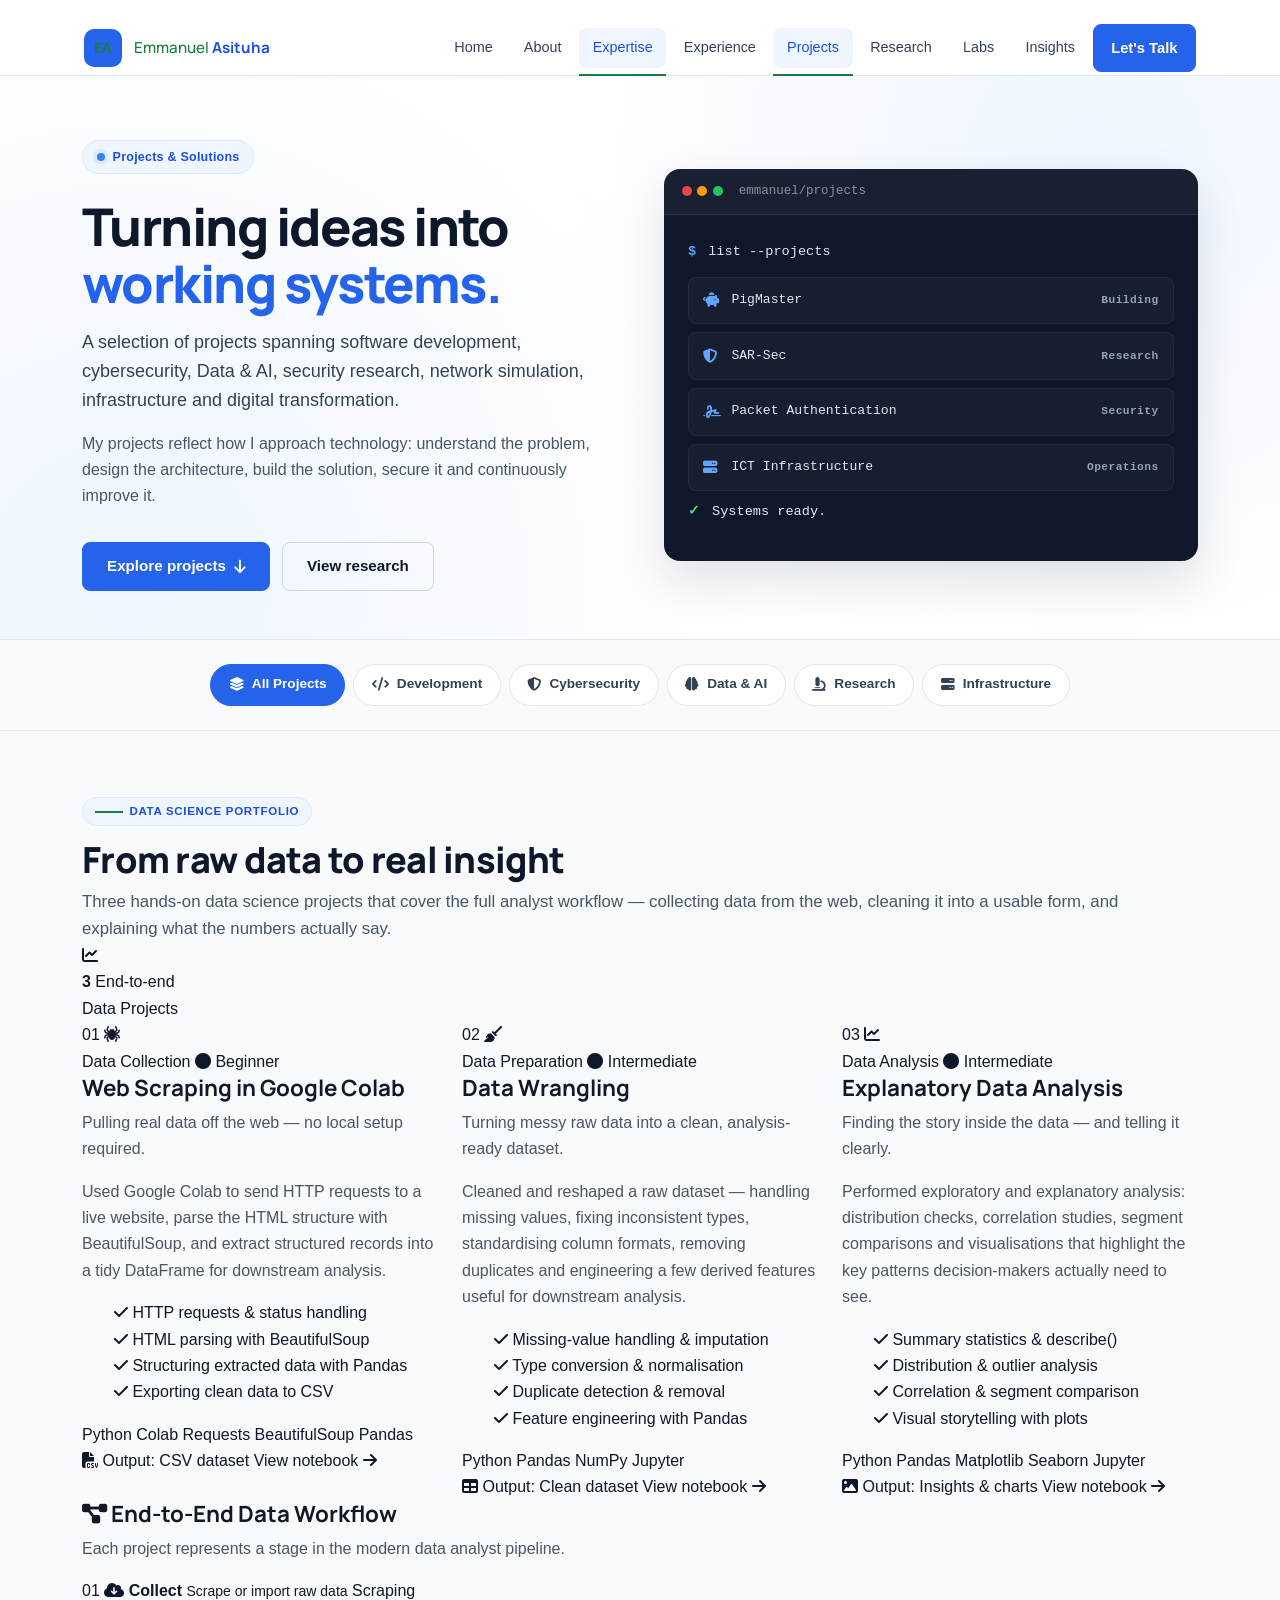
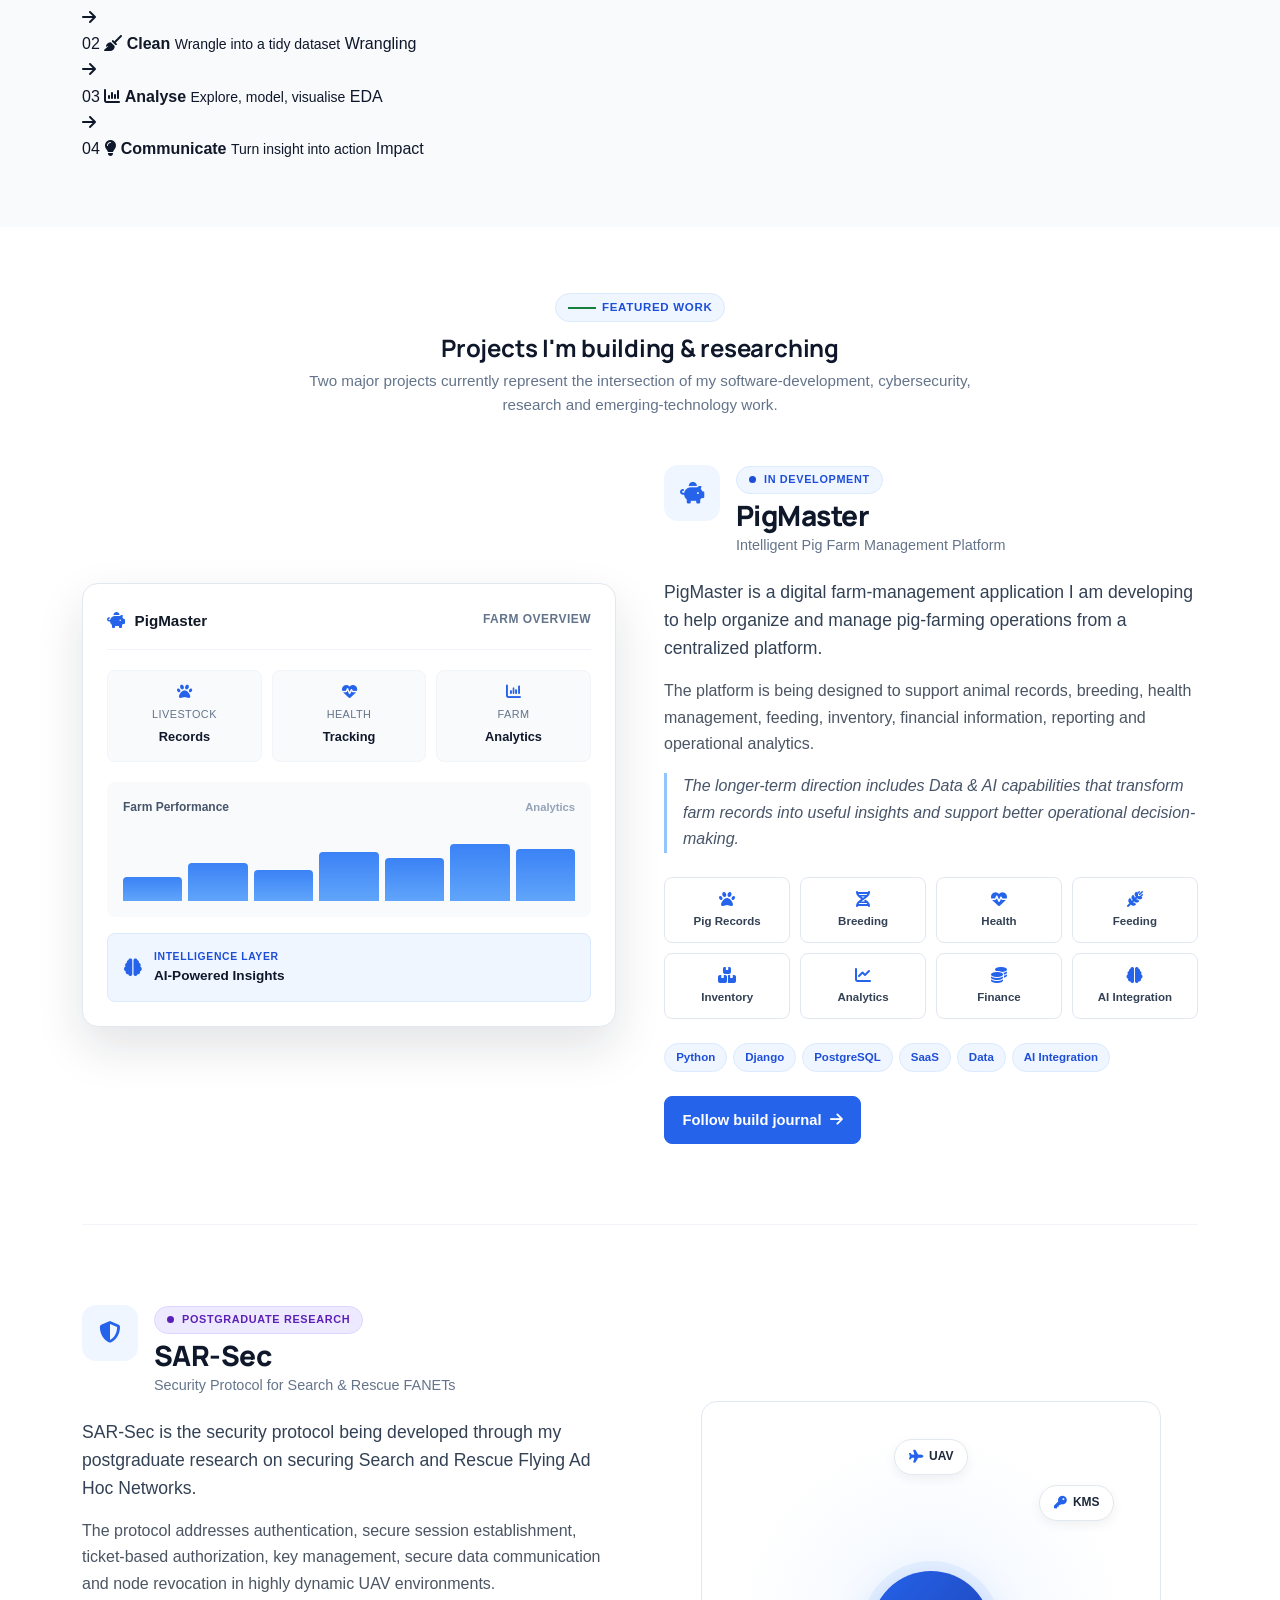
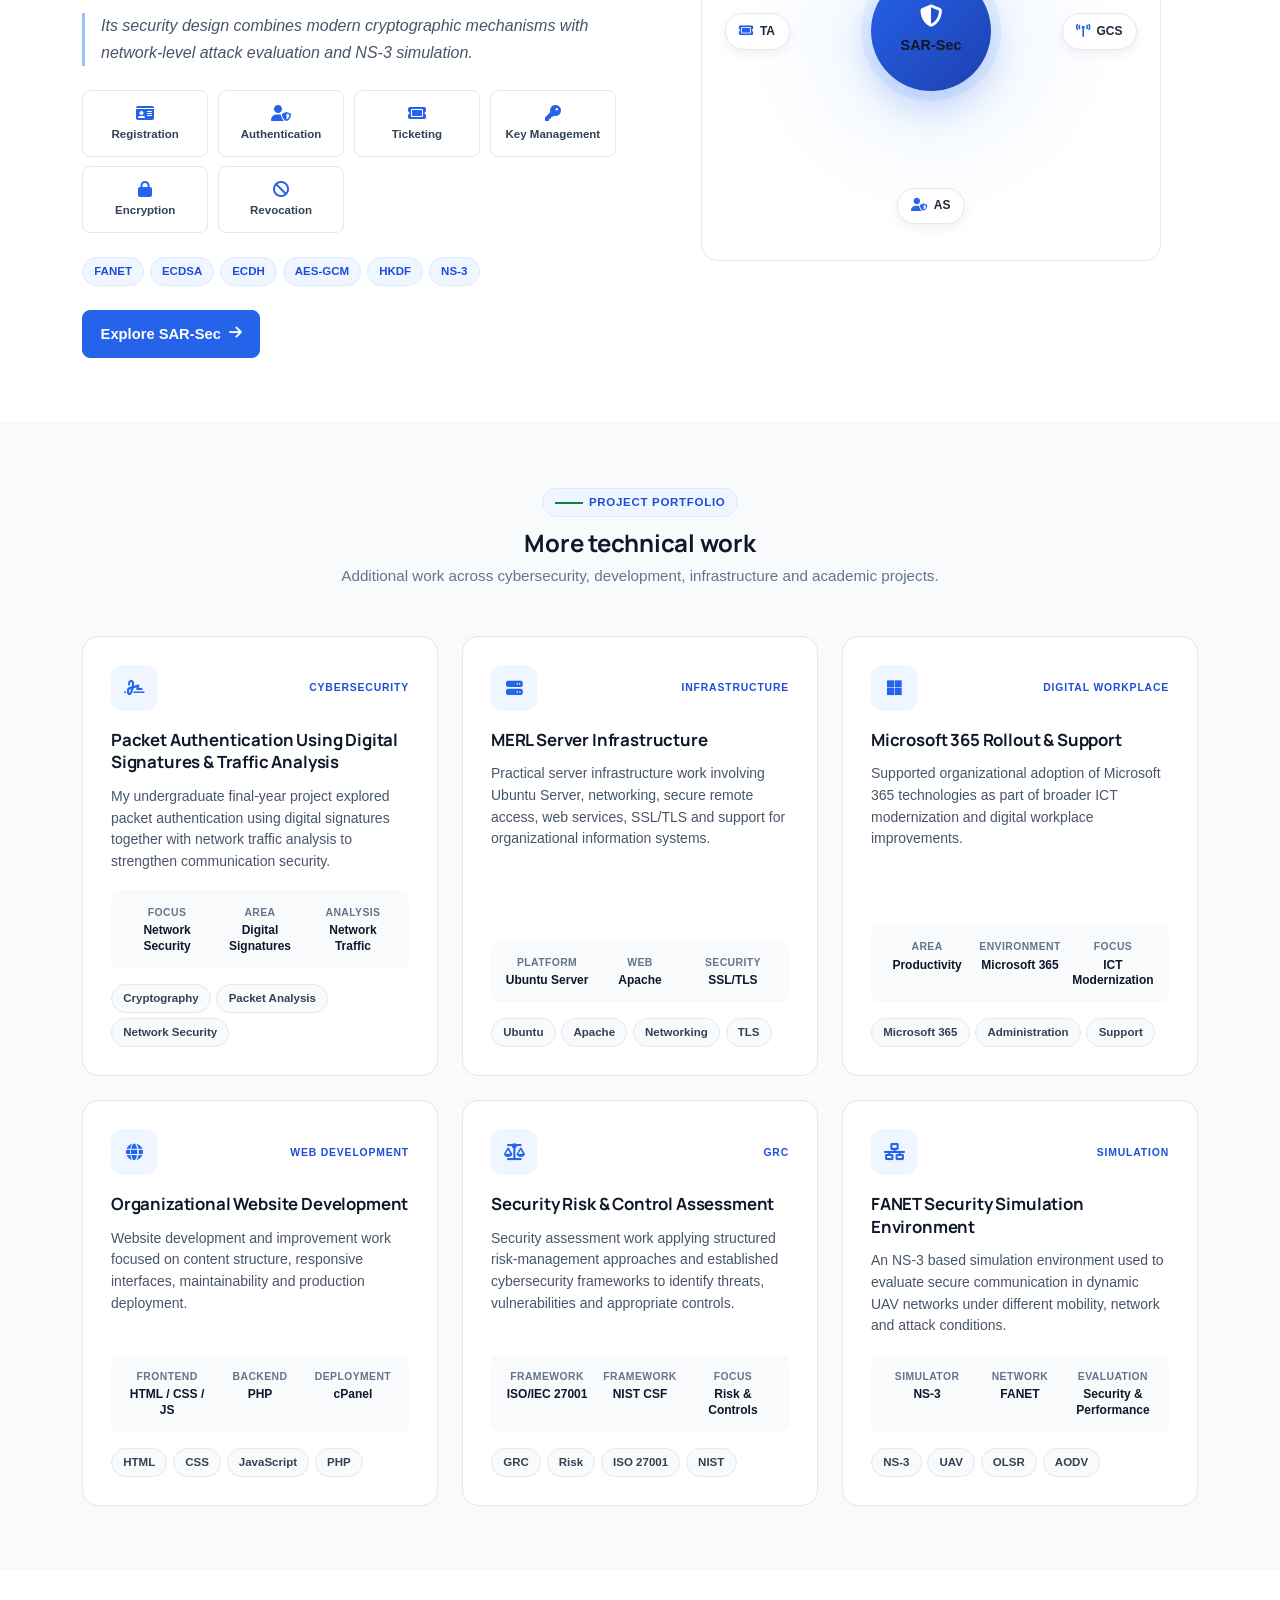
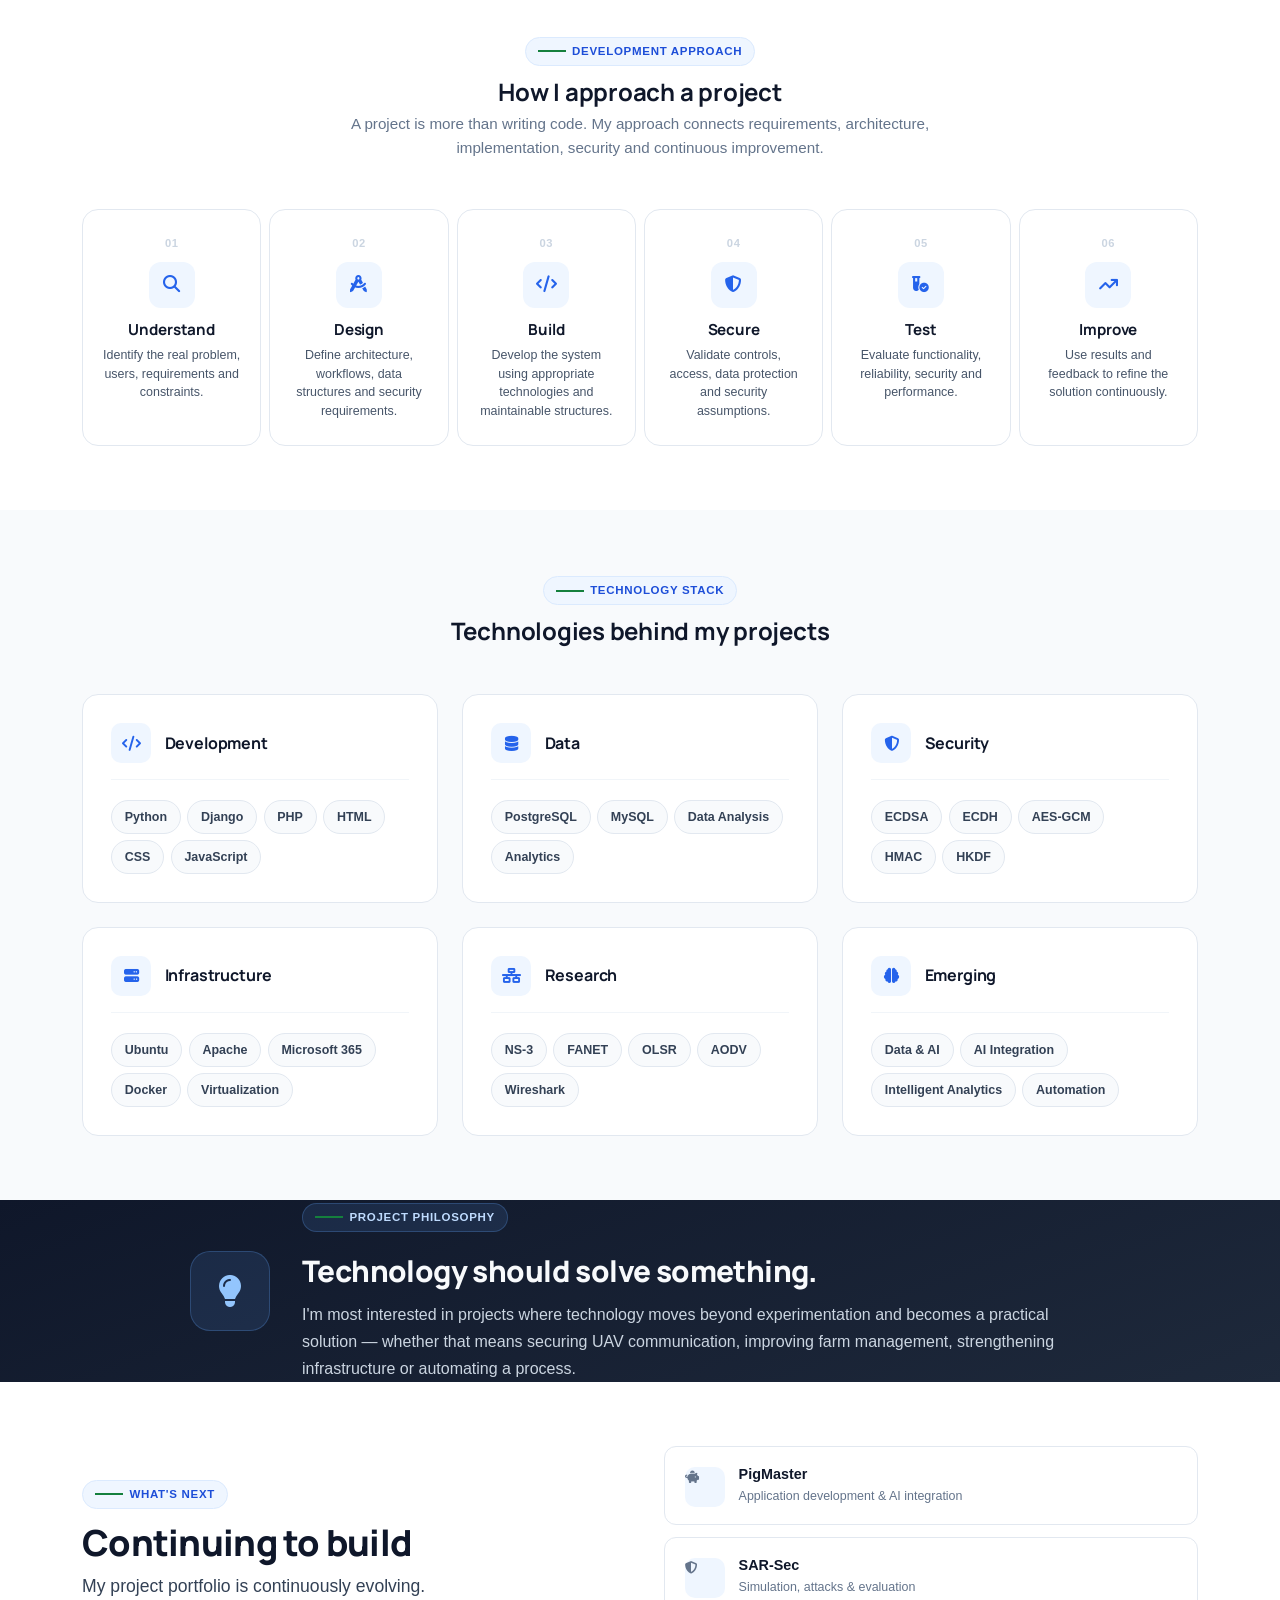
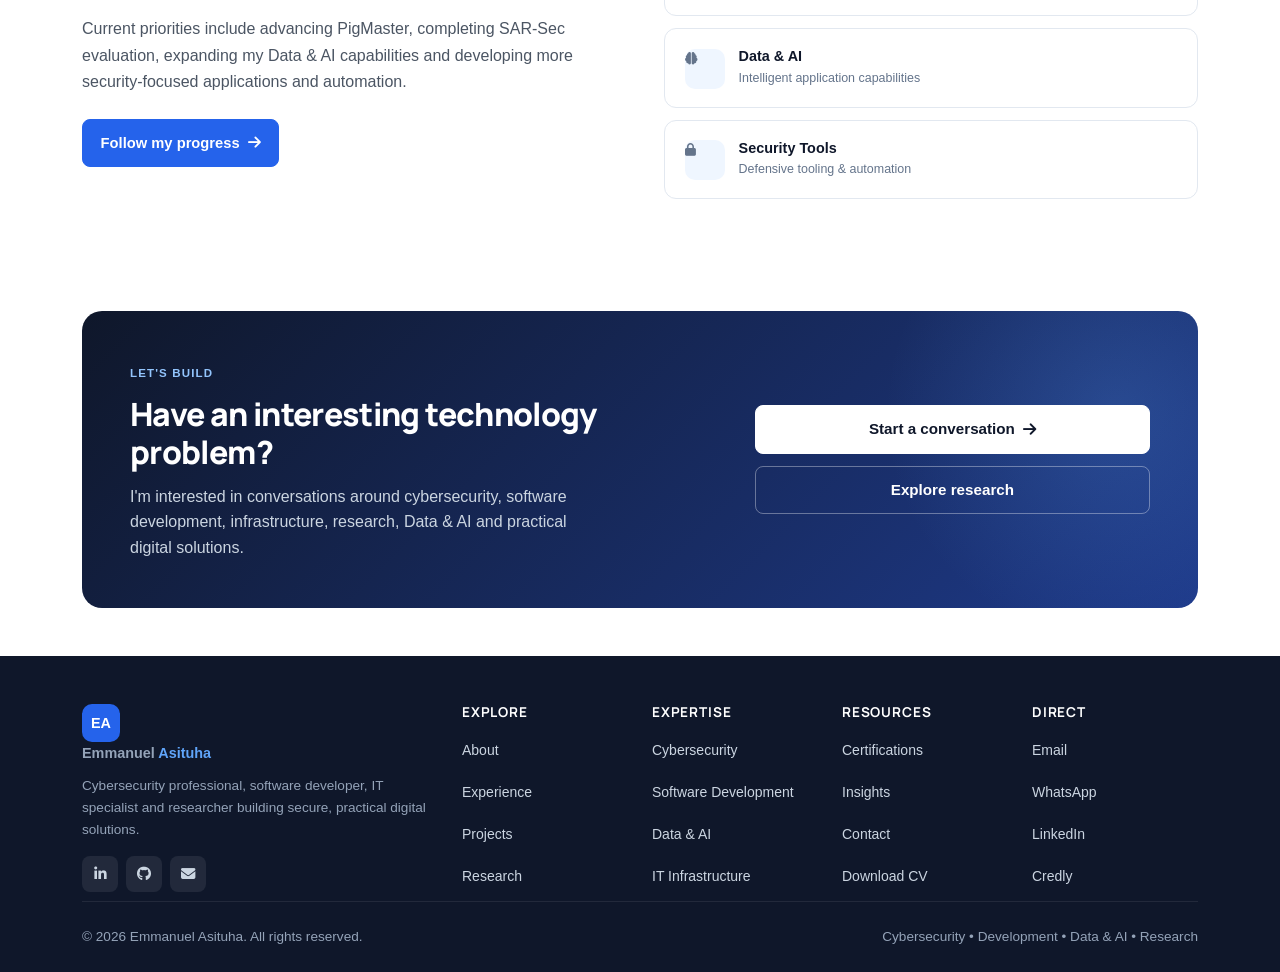
==== commit 03a80d57: "Update projects.html" ====
--- a/projects.html
+++ b/projects.html
@@ -110,9 +110,7 @@
             </span>
 
         </a>
-
-
-        <nav
+  <nav
             class="nav-links"
             id="main-navigation"
             aria-label="Main navigation"
@@ -122,13 +120,15 @@
 
             <a href="about.html" class="nav-link">About</a>
 
-            <a href="expertise.html" class="nav-link">Expertise</a>
+            <a href="expertise.html" class="nav-link active" aria-current="page">Expertise</a>
 
             <a href="experience.html" class="nav-link">Experience</a>
 
-            <a href="projects.html" class="nav-link active" aria-current="page">Projects</a>
+            <a href="projects.html" class="nav-link">Projects</a>
 
             <a href="research.html" class="nav-link">Research</a>
+
+            <a href="labs.html" class="nav-link">Labs</a>
 
             <a href="blog.html" class="nav-link">Insights</a>
 
@@ -362,7 +362,509 @@
 
 </section>
 
-
+<!-- =========================================================
+     DATA SCIENCE PROJECTS
+========================================================= -->
+
+<section class="section section--muted ds-section" aria-labelledby="data-science-heading">
+
+    <div class="container">
+
+        <!-- Section header with intro stat card -->
+
+        <div class="ds-section__intro">
+
+            <div class="ds-section__intro-text">
+
+                <span class="section-label">Data Science Portfolio</span>
+
+                <h2 id="data-science-heading" class="section-title">
+                    From raw data to real insight
+                </h2>
+
+                <p class="section-desc">
+                    Three hands-on data science projects that cover the
+                    full analyst workflow — collecting data from the web,
+                    cleaning it into a usable form, and explaining what
+                    the numbers actually say.
+                </p>
+
+            </div>
+
+
+            <div class="ds-section__stat" aria-hidden="true">
+
+                <div class="ds-section__stat-icon">
+                    <i class="fa-solid fa-chart-line"></i>
+                </div>
+
+                <div>
+                    <strong>3</strong>
+                    <span>End-to-end<br>Data Projects</span>
+                </div>
+
+            </div>
+
+        </div>
+
+
+
+        <!-- =====================================================
+             DATA SCIENCE CARDS
+        ====================================================== -->
+
+        <div class="row g-4">
+
+
+            <!-- =============================================
+                 CARD 01 — Web Scraping
+            ============================================== -->
+
+            <div class="col-md-6 col-lg-4 ds-item" data-categories="ai data">
+
+                <article class="ds-card">
+
+                    <!-- Visual header -->
+                    <div class="ds-card__visual ds-card__visual--scrape" aria-hidden="true">
+
+                        <span class="ds-card__number">01</span>
+
+                        <span class="ds-card__icon">
+                            <i class="fa-solid fa-spider"></i>
+                        </span>
+
+                        <div class="ds-card__visual-dots">
+                            <span></span><span></span><span></span>
+                        </div>
+
+                    </div>
+
+
+                    <!-- Body -->
+                    <div class="ds-card__body">
+
+                        <div class="ds-card__meta">
+
+                            <span class="ds-card__category">Data Collection</span>
+
+                            <span class="ds-card__level ds-card__level--beginner">
+                                <i class="fa-solid fa-circle" aria-hidden="true"></i>
+                                Beginner
+                            </span>
+
+                        </div>
+
+
+                        <h3>Web Scraping in Google Colab</h3>
+
+
+                        <p class="ds-card__lead">
+                            Pulling real data off the web — no local setup required.
+                        </p>
+
+
+                        <p class="ds-card__text">
+                            Used Google Colab to send HTTP requests to a live
+                            website, parse the HTML structure with BeautifulSoup,
+                            and extract structured records into a tidy DataFrame
+                            for downstream analysis.
+                        </p>
+
+
+                        <ul class="ds-card__skills">
+
+                            <li>
+                                <i class="fa-solid fa-check" aria-hidden="true"></i>
+                                HTTP requests &amp; status handling
+                            </li>
+
+                            <li>
+                                <i class="fa-solid fa-check" aria-hidden="true"></i>
+                                HTML parsing with BeautifulSoup
+                            </li>
+
+                            <li>
+                                <i class="fa-solid fa-check" aria-hidden="true"></i>
+                                Structuring extracted data with Pandas
+                            </li>
+
+                            <li>
+                                <i class="fa-solid fa-check" aria-hidden="true"></i>
+                                Exporting clean data to CSV
+                            </li>
+
+                        </ul>
+
+
+                        <div class="ds-card__tools">
+
+                            <span class="ds-tool">Python</span>
+                            <span class="ds-tool">Colab</span>
+                            <span class="ds-tool">Requests</span>
+                            <span class="ds-tool">BeautifulSoup</span>
+                            <span class="ds-tool">Pandas</span>
+
+                        </div>
+
+                    </div>
+
+
+                    <!-- Footer -->
+                    <footer class="ds-card__footer">
+
+                        <span class="ds-card__output">
+                            <i class="fa-solid fa-file-csv" aria-hidden="true"></i>
+                            Output: CSV dataset
+                        </span>
+
+                        <span class="ds-card__link">
+                            View notebook
+                            <i class="fa-solid fa-arrow-right" aria-hidden="true"></i>
+                        </span>
+
+                    </footer>
+
+                </article>
+
+            </div>
+
+
+
+            <!-- =============================================
+                 CARD 02 — Data Wrangling
+            ============================================== -->
+
+            <div class="col-md-6 col-lg-4 ds-item" data-categories="ai data">
+
+                <article class="ds-card">
+
+                    <div class="ds-card__visual ds-card__visual--wrangle" aria-hidden="true">
+
+                        <span class="ds-card__number">02</span>
+
+                        <span class="ds-card__icon">
+                            <i class="fa-solid fa-broom"></i>
+                        </span>
+
+                        <div class="ds-card__visual-dots">
+                            <span></span><span></span><span></span>
+                        </div>
+
+                    </div>
+
+
+                    <div class="ds-card__body">
+
+                        <div class="ds-card__meta">
+
+                            <span class="ds-card__category">Data Preparation</span>
+
+                            <span class="ds-card__level ds-card__level--intermediate">
+                                <i class="fa-solid fa-circle" aria-hidden="true"></i>
+                                Intermediate
+                            </span>
+
+                        </div>
+
+
+                        <h3>Data Wrangling</h3>
+
+
+                        <p class="ds-card__lead">
+                            Turning messy raw data into a clean, analysis-ready dataset.
+                        </p>
+
+
+                        <p class="ds-card__text">
+                            Cleaned and reshaped a raw dataset — handling
+                            missing values, fixing inconsistent types,
+                            standardising column formats, removing duplicates
+                            and engineering a few derived features useful for
+                            downstream analysis.
+                        </p>
+
+
+                        <ul class="ds-card__skills">
+
+                            <li>
+                                <i class="fa-solid fa-check" aria-hidden="true"></i>
+                                Missing-value handling &amp; imputation
+                            </li>
+
+                            <li>
+                                <i class="fa-solid fa-check" aria-hidden="true"></i>
+                                Type conversion &amp; normalisation
+                            </li>
+
+                            <li>
+                                <i class="fa-solid fa-check" aria-hidden="true"></i>
+                                Duplicate detection &amp; removal
+                            </li>
+
+                            <li>
+                                <i class="fa-solid fa-check" aria-hidden="true"></i>
+                                Feature engineering with Pandas
+                            </li>
+
+                        </ul>
+
+
+                        <div class="ds-card__tools">
+
+                            <span class="ds-tool">Python</span>
+                            <span class="ds-tool">Pandas</span>
+                            <span class="ds-tool">NumPy</span>
+                            <span class="ds-tool">Jupyter</span>
+
+                        </div>
+
+                    </div>
+
+
+                    <footer class="ds-card__footer">
+
+                        <span class="ds-card__output">
+                            <i class="fa-solid fa-table" aria-hidden="true"></i>
+                            Output: Clean dataset
+                        </span>
+
+                        <span class="ds-card__link">
+                            View notebook
+                            <i class="fa-solid fa-arrow-right" aria-hidden="true"></i>
+                        </span>
+
+                    </footer>
+
+                </article>
+
+            </div>
+
+
+
+            <!-- =============================================
+                 CARD 03 — Explanatory Data Analysis
+            ============================================== -->
+
+            <div class="col-md-6 col-lg-4 ds-item" data-categories="ai data">
+
+                <article class="ds-card">
+
+                    <div class="ds-card__visual ds-card__visual--eda" aria-hidden="true">
+
+                        <span class="ds-card__number">03</span>
+
+                        <span class="ds-card__icon">
+                            <i class="fa-solid fa-chart-line"></i>
+                        </span>
+
+                        <div class="ds-card__visual-dots">
+                            <span></span><span></span><span></span>
+                        </div>
+
+                    </div>
+
+
+                    <div class="ds-card__body">
+
+                        <div class="ds-card__meta">
+
+                            <span class="ds-card__category">Data Analysis</span>
+
+                            <span class="ds-card__level ds-card__level--intermediate">
+                                <i class="fa-solid fa-circle" aria-hidden="true"></i>
+                                Intermediate
+                            </span>
+
+                        </div>
+
+
+                        <h3>Explanatory Data Analysis</h3>
+
+
+                        <p class="ds-card__lead">
+                            Finding the story inside the data — and telling it clearly.
+                        </p>
+
+
+                        <p class="ds-card__text">
+                            Performed exploratory and explanatory analysis:
+                            distribution checks, correlation studies, segment
+                            comparisons and visualisations that highlight the
+                            key patterns decision-makers actually need to see.
+                        </p>
+
+
+                        <ul class="ds-card__skills">
+
+                            <li>
+                                <i class="fa-solid fa-check" aria-hidden="true"></i>
+                                Summary statistics &amp; describe()
+                            </li>
+
+                            <li>
+                                <i class="fa-solid fa-check" aria-hidden="true"></i>
+                                Distribution &amp; outlier analysis
+                            </li>
+
+                            <li>
+                                <i class="fa-solid fa-check" aria-hidden="true"></i>
+                                Correlation &amp; segment comparison
+                            </li>
+
+                            <li>
+                                <i class="fa-solid fa-check" aria-hidden="true"></i>
+                                Visual storytelling with plots
+                            </li>
+
+                        </ul>
+
+
+                        <div class="ds-card__tools">
+
+                            <span class="ds-tool">Python</span>
+                            <span class="ds-tool">Pandas</span>
+                            <span class="ds-tool">Matplotlib</span>
+                            <span class="ds-tool">Seaborn</span>
+                            <span class="ds-tool">Jupyter</span>
+
+                        </div>
+
+                    </div>
+
+
+                    <footer class="ds-card__footer">
+
+                        <span class="ds-card__output">
+                            <i class="fa-solid fa-image" aria-hidden="true"></i>
+                            Output: Insights &amp; charts
+                        </span>
+
+                        <span class="ds-card__link">
+                            View notebook
+                            <i class="fa-solid fa-arrow-right" aria-hidden="true"></i>
+                        </span>
+
+                    </footer>
+
+                </article>
+
+            </div>
+
+        </div>
+
+
+
+        <!-- =====================================================
+             WORKFLOW DIAGRAM
+        ====================================================== -->
+
+        <div class="ds-workflow">
+
+            <header class="ds-workflow__head">
+
+                <h3>
+                    <i class="fa-solid fa-diagram-project" aria-hidden="true"></i>
+                    End-to-End Data Workflow
+                </h3>
+
+                <p>
+                    Each project represents a stage in the modern data analyst pipeline.
+                </p>
+
+            </header>
+
+
+            <div class="ds-flow">
+
+                <div class="ds-flow__step">
+
+                    <span class="ds-flow__num">01</span>
+
+                    <span class="ds-flow__icon ds-flow__icon--blue">
+                        <i class="fa-solid fa-cloud-arrow-down" aria-hidden="true"></i>
+                    </span>
+
+                    <strong>Collect</strong>
+
+                    <small>Scrape or import raw data</small>
+
+                    <span class="ds-flow__tag">Scraping</span>
+
+                </div>
+
+
+                <div class="ds-flow__arrow" aria-hidden="true">
+                    <i class="fa-solid fa-arrow-right"></i>
+                </div>
+
+
+                <div class="ds-flow__step">
+
+                    <span class="ds-flow__num">02</span>
+
+                    <span class="ds-flow__icon ds-flow__icon--indigo">
+                        <i class="fa-solid fa-broom" aria-hidden="true"></i>
+                    </span>
+
+                    <strong>Clean</strong>
+
+                    <small>Wrangle into a tidy dataset</small>
+
+                    <span class="ds-flow__tag">Wrangling</span>
+
+                </div>
+
+
+                <div class="ds-flow__arrow" aria-hidden="true">
+                    <i class="fa-solid fa-arrow-right"></i>
+                </div>
+
+
+                <div class="ds-flow__step">
+
+                    <span class="ds-flow__num">03</span>
+
+                    <span class="ds-flow__icon ds-flow__icon--violet">
+                        <i class="fa-solid fa-chart-column" aria-hidden="true"></i>
+                    </span>
+
+                    <strong>Analyse</strong>
+
+                    <small>Explore, model, visualise</small>
+
+                    <span class="ds-flow__tag">EDA</span>
+
+                </div>
+
+
+                <div class="ds-flow__arrow" aria-hidden="true">
+                    <i class="fa-solid fa-arrow-right"></i>
+                </div>
+
+
+                <div class="ds-flow__step ds-flow__step--highlight">
+
+                    <span class="ds-flow__num">04</span>
+
+                    <span class="ds-flow__icon ds-flow__icon--emerald">
+                        <i class="fa-solid fa-lightbulb" aria-hidden="true"></i>
+                    </span>
+
+                    <strong>Communicate</strong>
+
+                    <small>Turn insight into action</small>
+
+                    <span class="ds-flow__tag">Impact</span>
+
+                </div>
+
+            </div>
+
+        </div>
+
+    </div>
+
+</section>
 
 <!-- =========================================================
      FEATURED PROJECTS
@@ -1865,4 +2367,4 @@
 
 </body>
 
-</html>+</html>
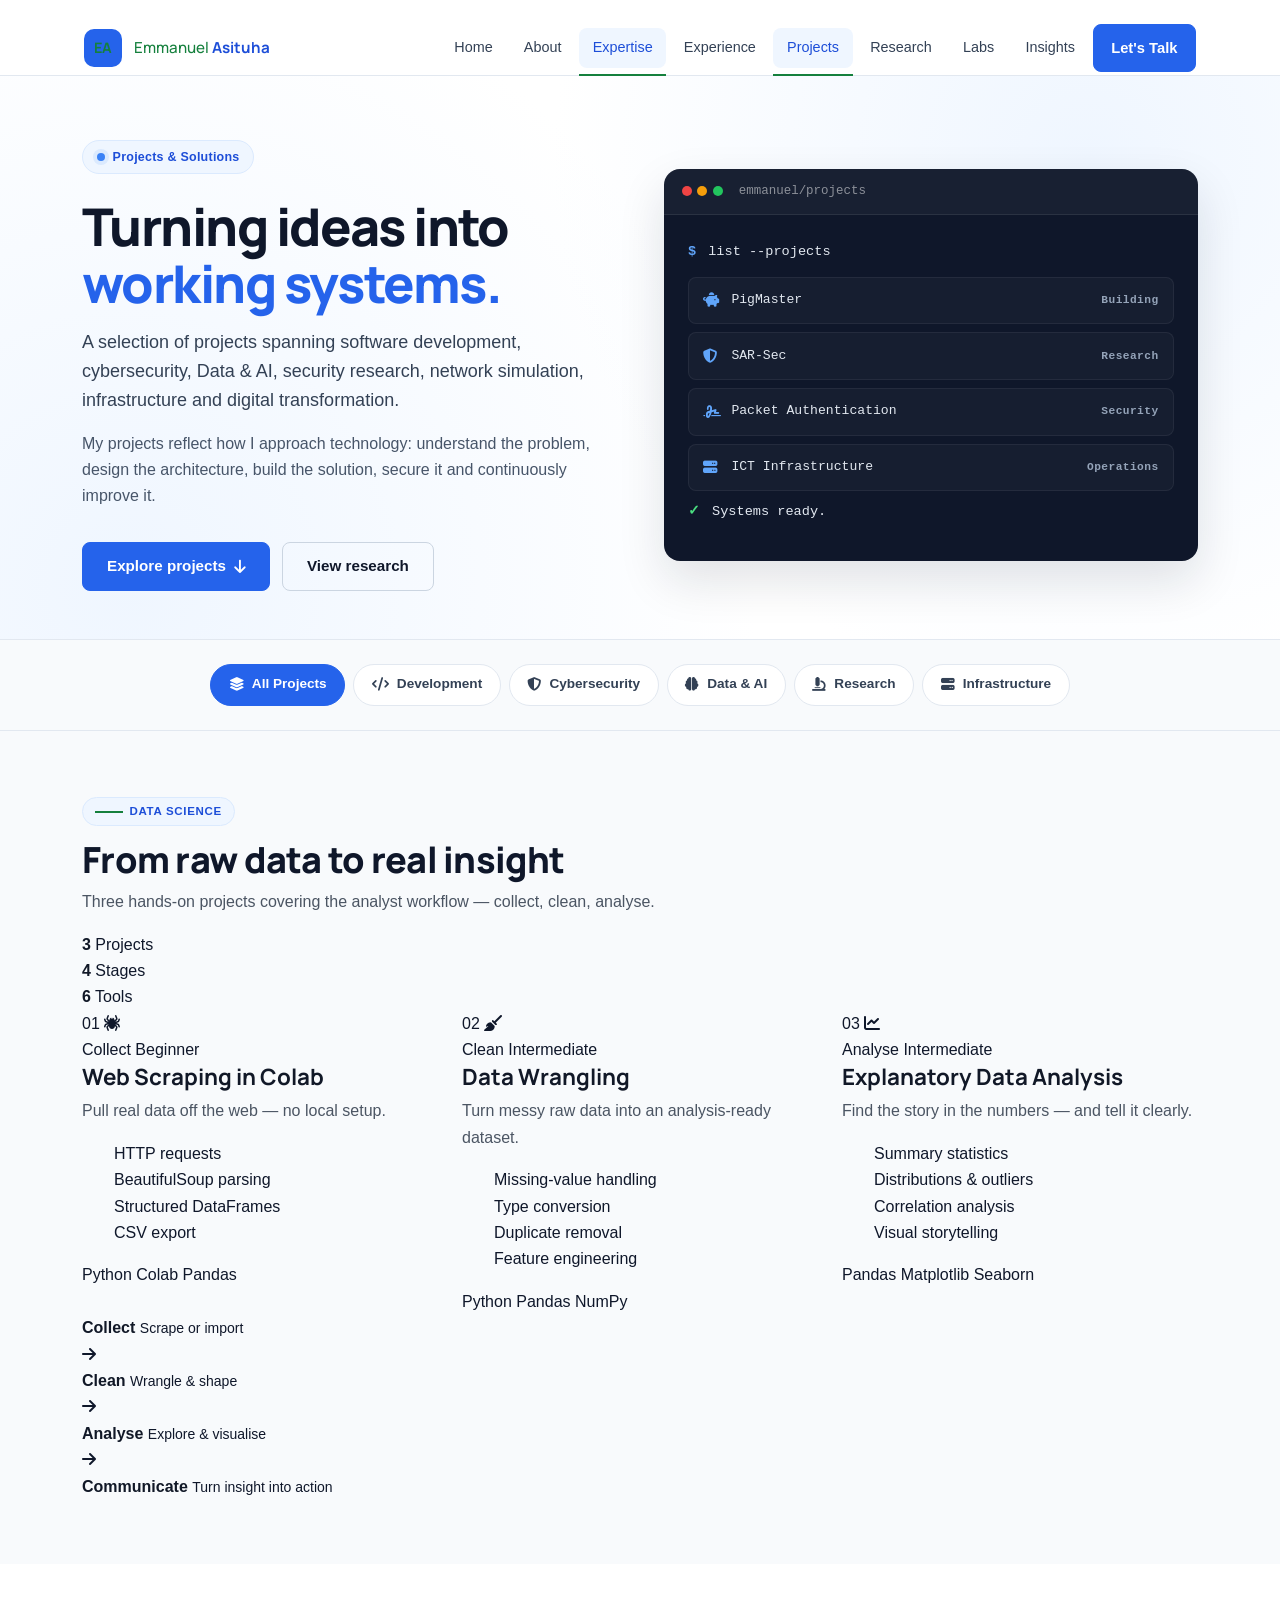
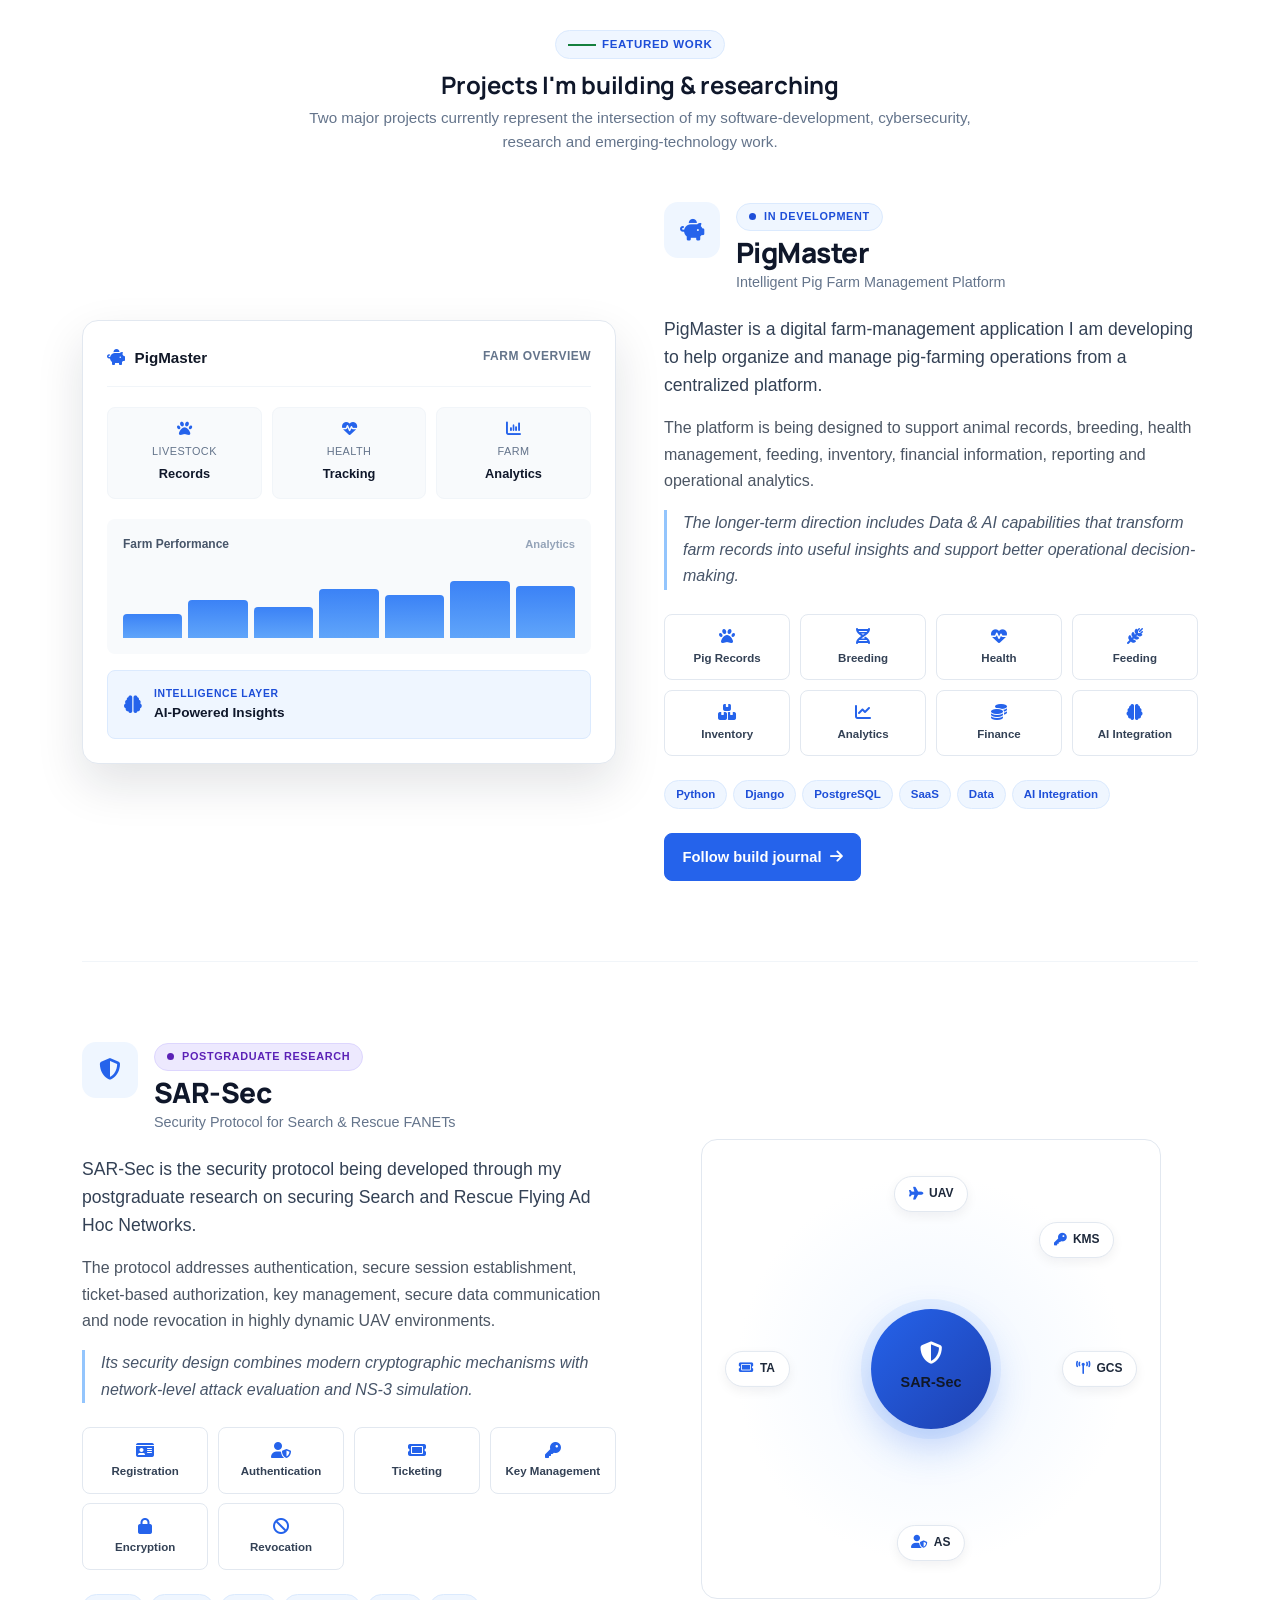
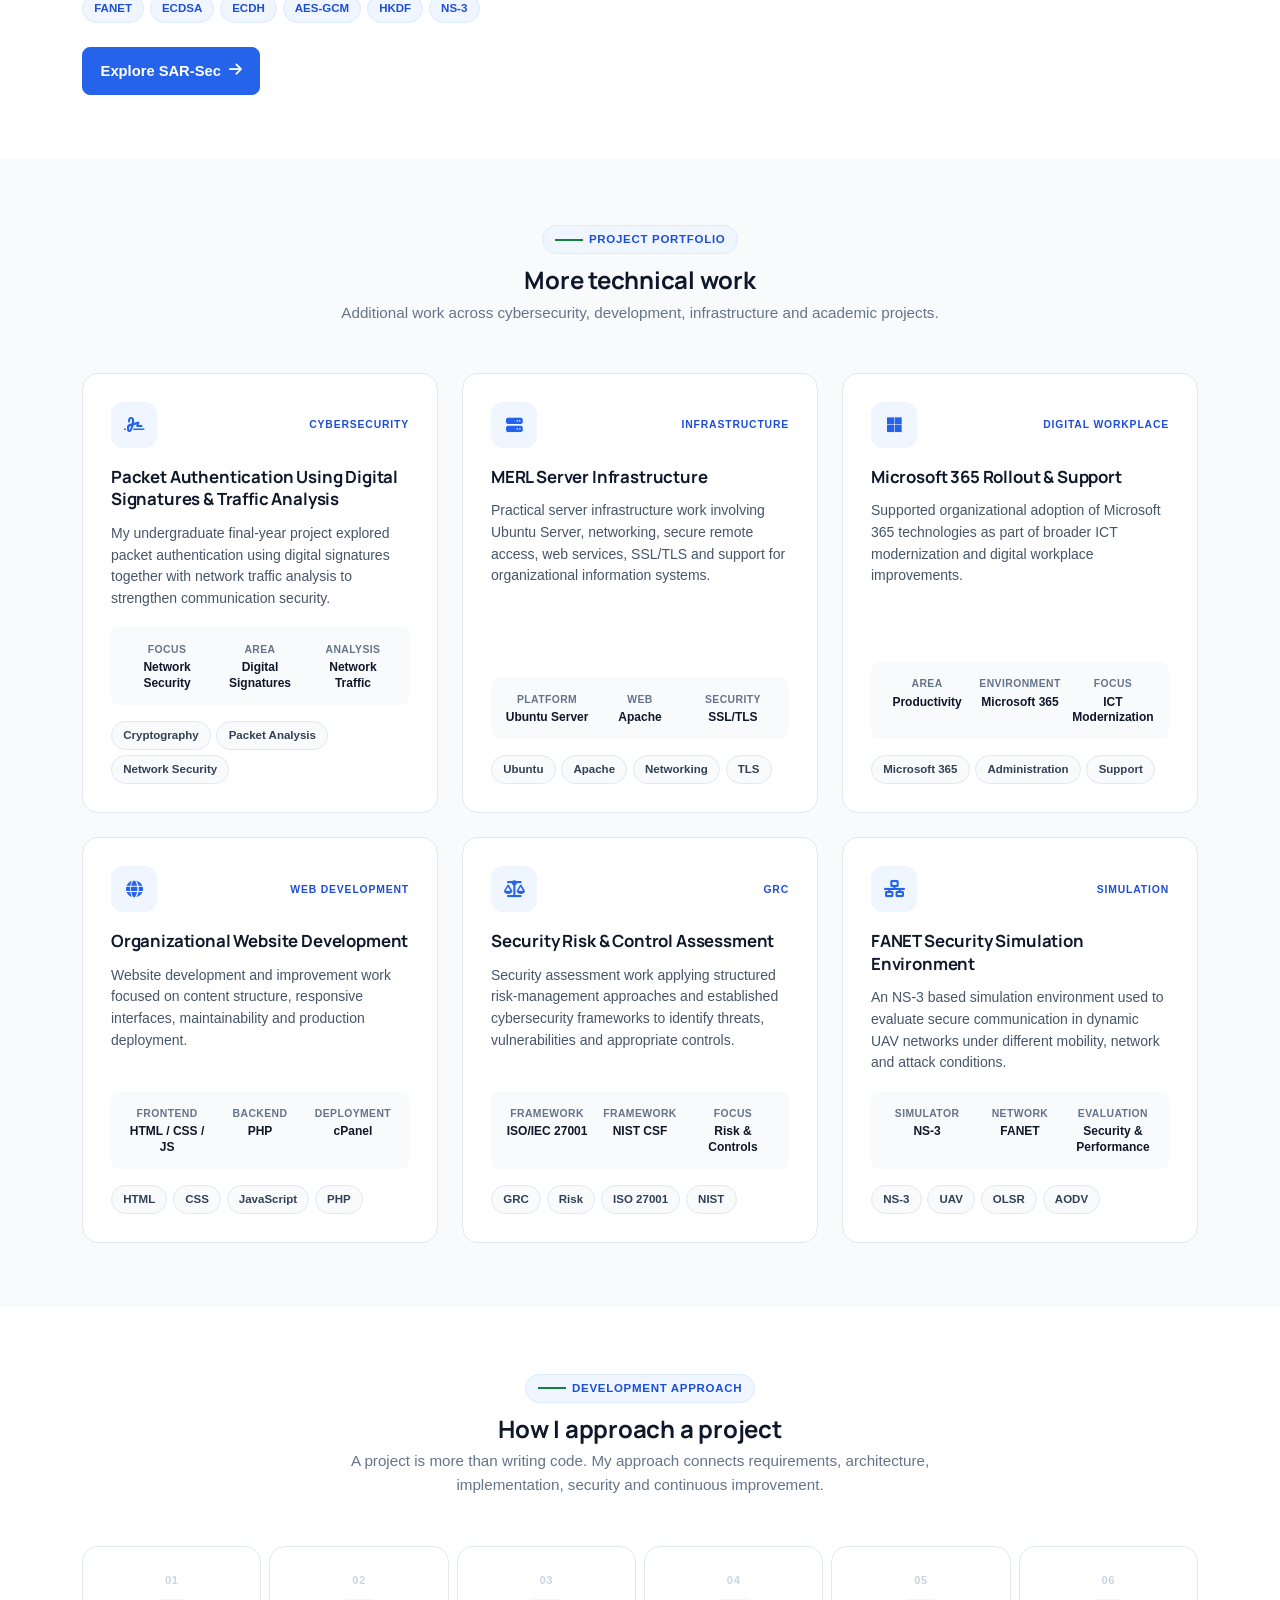
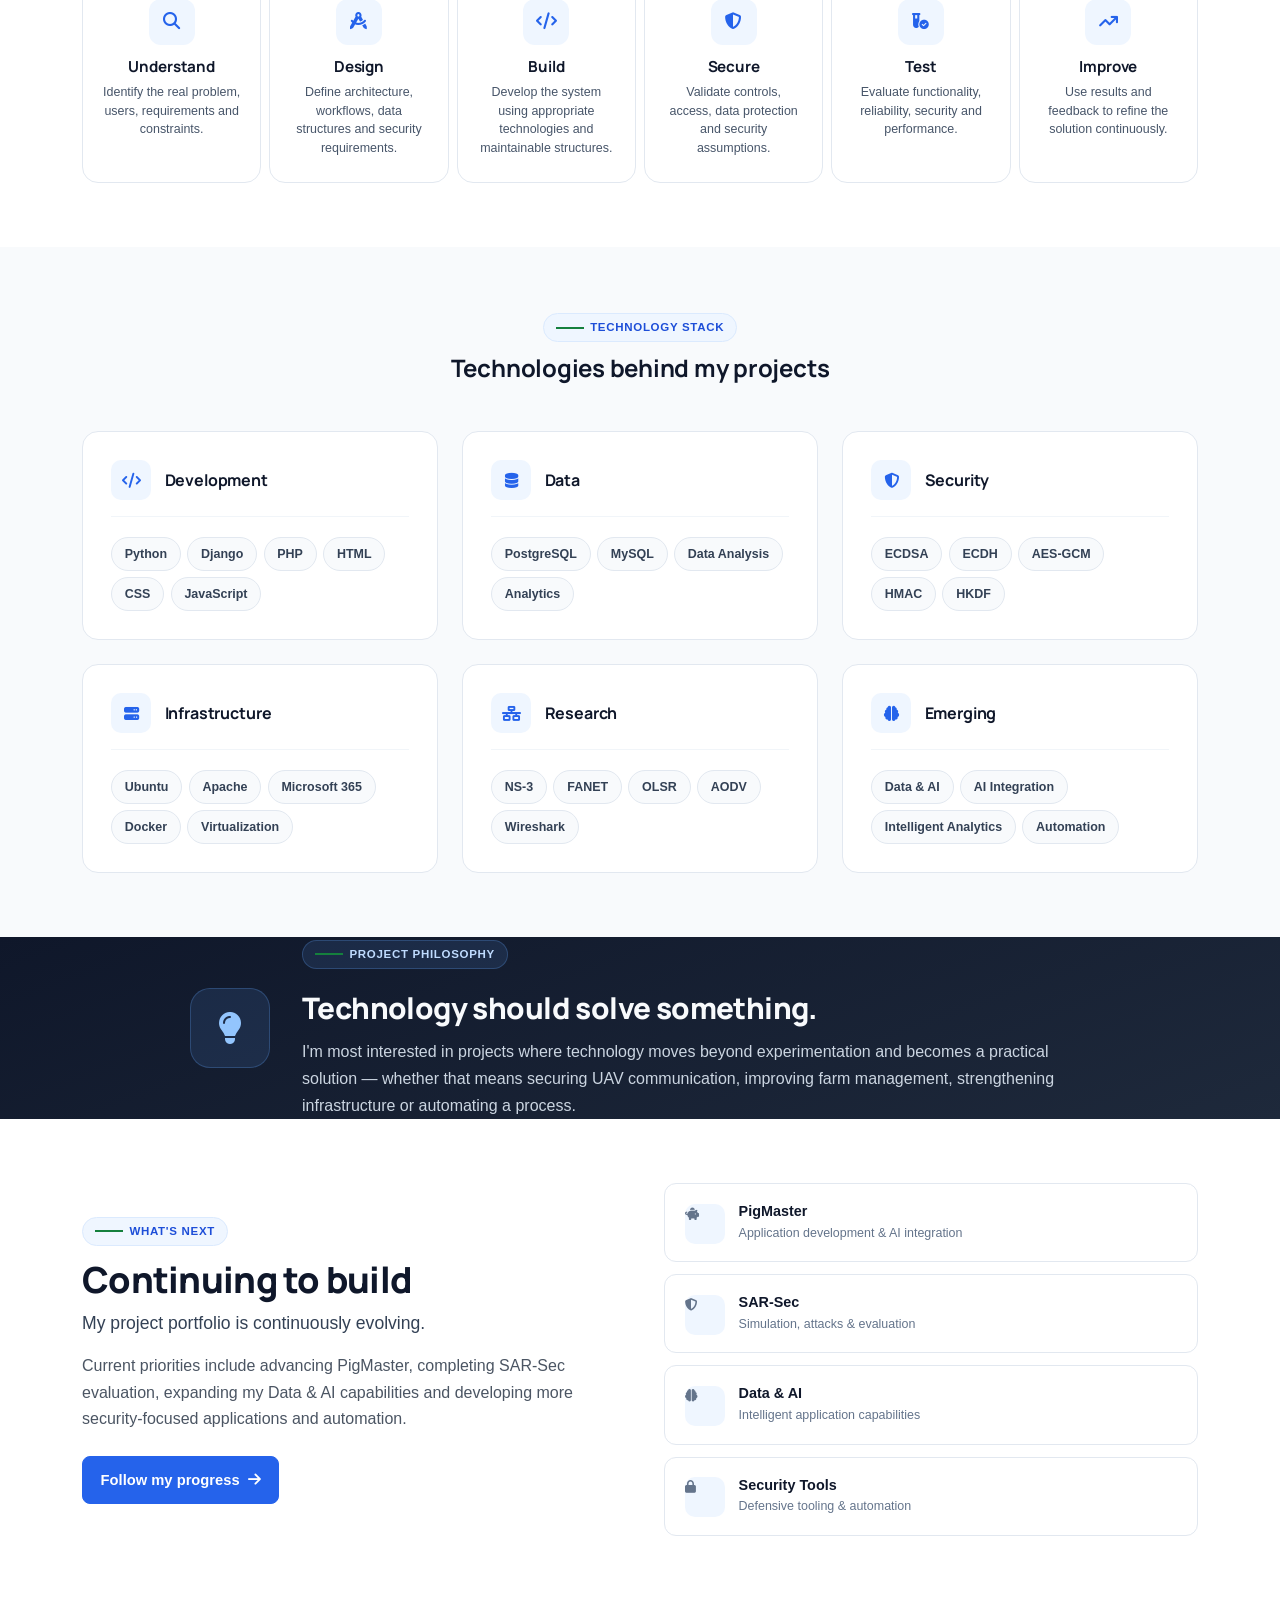
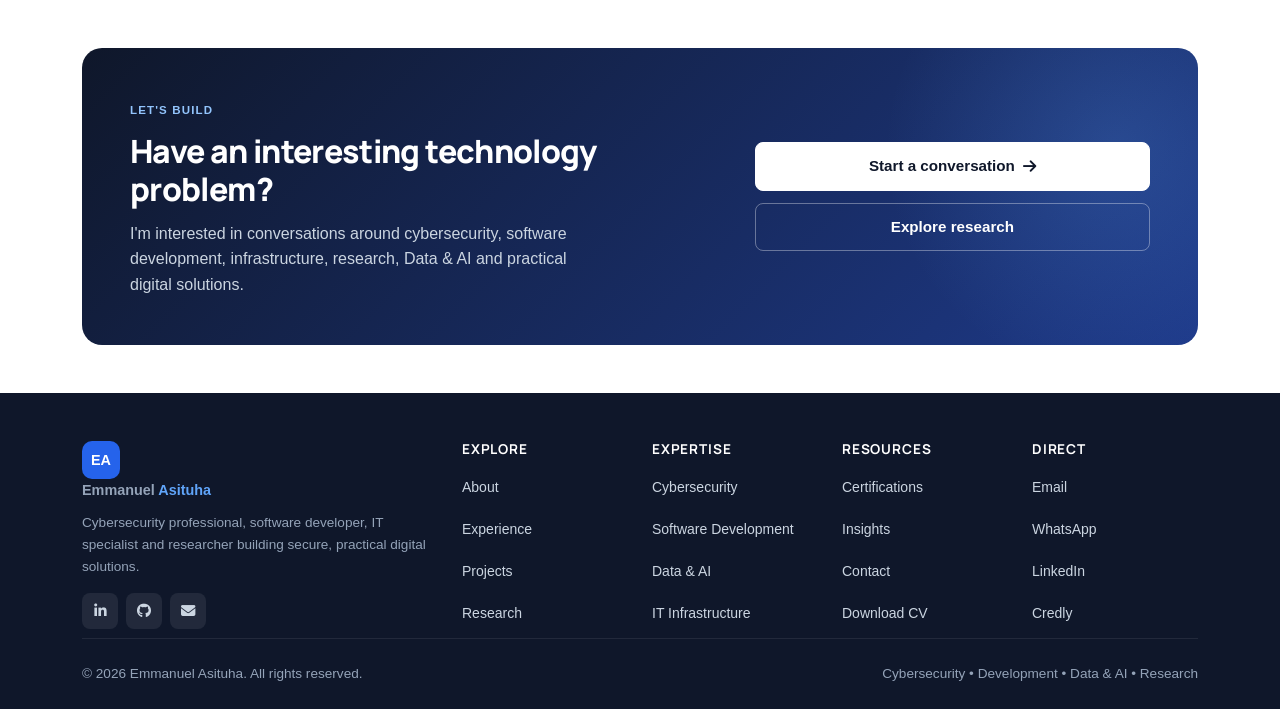
==== commit 3b07cb7c: "Refactor project section headers and descriptions Updated section headers, labels, and descriptions " ====
--- a/projects.html
+++ b/projects.html
@@ -370,48 +370,50 @@
 
     <div class="container">
 
-        <!-- Section header with intro stat card -->
-
-        <div class="ds-section__intro">
-
-            <div class="ds-section__intro-text">
-
-                <span class="section-label">Data Science Portfolio</span>
+        <!-- Section header -->
+
+        <header class="ds-header">
+
+            <div class="ds-header__left">
+
+                <span class="section-label">Data Science</span>
 
                 <h2 id="data-science-heading" class="section-title">
                     From raw data to real insight
                 </h2>
 
-                <p class="section-desc">
-                    Three hands-on data science projects that cover the
-                    full analyst workflow — collecting data from the web,
-                    cleaning it into a usable form, and explaining what
-                    the numbers actually say.
+                <p class="ds-header__sub">
+                    Three hands-on projects covering the analyst workflow —
+                    collect, clean, analyse.
                 </p>
 
             </div>
 
 
-            <div class="ds-section__stat" aria-hidden="true">
-
-                <div class="ds-section__stat-icon">
-                    <i class="fa-solid fa-chart-line"></i>
+            <div class="ds-header__stats" aria-label="Section summary">
+
+                <div class="ds-stat">
+                    <strong>3</strong>
+                    <span>Projects</span>
                 </div>
 
-                <div>
-                    <strong>3</strong>
-                    <span>End-to-end<br>Data Projects</span>
+                <div class="ds-stat">
+                    <strong>4</strong>
+                    <span>Stages</span>
                 </div>
 
-            </div>
-
-        </div>
-
-
-
-        <!-- =====================================================
-             DATA SCIENCE CARDS
-        ====================================================== -->
+                <div class="ds-stat">
+                    <strong>6</strong>
+                    <span>Tools</span>
+                </div>
+
+            </div>
+
+        </header>
+
+
+
+        <!-- Cards -->
 
         <div class="row g-4">
 
@@ -424,103 +426,58 @@
 
                 <article class="ds-card">
 
-                    <!-- Visual header -->
                     <div class="ds-card__visual ds-card__visual--scrape" aria-hidden="true">
 
-                        <span class="ds-card__number">01</span>
+                        <span class="ds-card__badge">01</span>
 
                         <span class="ds-card__icon">
                             <i class="fa-solid fa-spider"></i>
                         </span>
 
-                        <div class="ds-card__visual-dots">
-                            <span></span><span></span><span></span>
-                        </div>
-
-                    </div>
-
-
-                    <!-- Body -->
+                    </div>
+
+
                     <div class="ds-card__body">
 
                         <div class="ds-card__meta">
 
-                            <span class="ds-card__category">Data Collection</span>
+                            <span class="ds-card__eyebrow">Collect</span>
 
                             <span class="ds-card__level ds-card__level--beginner">
-                                <i class="fa-solid fa-circle" aria-hidden="true"></i>
                                 Beginner
                             </span>
 
                         </div>
 
 
-                        <h3>Web Scraping in Google Colab</h3>
-
+                        <h3>Web Scraping in Colab</h3>
 
                         <p class="ds-card__lead">
-                            Pulling real data off the web — no local setup required.
+                            Pull real data off the web — no local setup.
                         </p>
 
 
-                        <p class="ds-card__text">
-                            Used Google Colab to send HTTP requests to a live
-                            website, parse the HTML structure with BeautifulSoup,
-                            and extract structured records into a tidy DataFrame
-                            for downstream analysis.
-                        </p>
-
-
                         <ul class="ds-card__skills">
 
-                            <li>
-                                <i class="fa-solid fa-check" aria-hidden="true"></i>
-                                HTTP requests &amp; status handling
-                            </li>
-
-                            <li>
-                                <i class="fa-solid fa-check" aria-hidden="true"></i>
-                                HTML parsing with BeautifulSoup
-                            </li>
-
-                            <li>
-                                <i class="fa-solid fa-check" aria-hidden="true"></i>
-                                Structuring extracted data with Pandas
-                            </li>
-
-                            <li>
-                                <i class="fa-solid fa-check" aria-hidden="true"></i>
-                                Exporting clean data to CSV
-                            </li>
+                            <li>HTTP requests</li>
+                            <li>BeautifulSoup parsing</li>
+                            <li>Structured DataFrames</li>
+                            <li>CSV export</li>
 
                         </ul>
 
+                    </div>
+
+
+                    <footer class="ds-card__footer">
 
                         <div class="ds-card__tools">
 
-                            <span class="ds-tool">Python</span>
-                            <span class="ds-tool">Colab</span>
-                            <span class="ds-tool">Requests</span>
-                            <span class="ds-tool">BeautifulSoup</span>
-                            <span class="ds-tool">Pandas</span>
-
-                        </div>
-
-                    </div>
-
-
-                    <!-- Footer -->
-                    <footer class="ds-card__footer">
-
-                        <span class="ds-card__output">
-                            <i class="fa-solid fa-file-csv" aria-hidden="true"></i>
-                            Output: CSV dataset
-                        </span>
-
-                        <span class="ds-card__link">
-                            View notebook
-                            <i class="fa-solid fa-arrow-right" aria-hidden="true"></i>
-                        </span>
+                            <span>Python</span>
+                            <span>Colab</span>
+                            <span>Pandas</span>
+
+                        </div>
 
                     </footer>
 
@@ -540,16 +497,12 @@
 
                     <div class="ds-card__visual ds-card__visual--wrangle" aria-hidden="true">
 
-                        <span class="ds-card__number">02</span>
+                        <span class="ds-card__badge">02</span>
 
                         <span class="ds-card__icon">
                             <i class="fa-solid fa-broom"></i>
                         </span>
 
-                        <div class="ds-card__visual-dots">
-                            <span></span><span></span><span></span>
-                        </div>
-
                     </div>
 
 
@@ -557,10 +510,9 @@
 
                         <div class="ds-card__meta">
 
-                            <span class="ds-card__category">Data Preparation</span>
+                            <span class="ds-card__eyebrow">Clean</span>
 
                             <span class="ds-card__level ds-card__level--intermediate">
-                                <i class="fa-solid fa-circle" aria-hidden="true"></i>
                                 Intermediate
                             </span>
 
@@ -569,69 +521,32 @@
 
                         <h3>Data Wrangling</h3>
 
-
                         <p class="ds-card__lead">
-                            Turning messy raw data into a clean, analysis-ready dataset.
+                            Turn messy raw data into an analysis-ready dataset.
                         </p>
 
 
-                        <p class="ds-card__text">
-                            Cleaned and reshaped a raw dataset — handling
-                            missing values, fixing inconsistent types,
-                            standardising column formats, removing duplicates
-                            and engineering a few derived features useful for
-                            downstream analysis.
-                        </p>
-
-
                         <ul class="ds-card__skills">
 
-                            <li>
-                                <i class="fa-solid fa-check" aria-hidden="true"></i>
-                                Missing-value handling &amp; imputation
-                            </li>
-
-                            <li>
-                                <i class="fa-solid fa-check" aria-hidden="true"></i>
-                                Type conversion &amp; normalisation
-                            </li>
-
-                            <li>
-                                <i class="fa-solid fa-check" aria-hidden="true"></i>
-                                Duplicate detection &amp; removal
-                            </li>
-
-                            <li>
-                                <i class="fa-solid fa-check" aria-hidden="true"></i>
-                                Feature engineering with Pandas
-                            </li>
+                            <li>Missing-value handling</li>
+                            <li>Type conversion</li>
+                            <li>Duplicate removal</li>
+                            <li>Feature engineering</li>
 
                         </ul>
 
+                    </div>
+
+
+                    <footer class="ds-card__footer">
 
                         <div class="ds-card__tools">
 
-                            <span class="ds-tool">Python</span>
-                            <span class="ds-tool">Pandas</span>
-                            <span class="ds-tool">NumPy</span>
-                            <span class="ds-tool">Jupyter</span>
-
-                        </div>
-
-                    </div>
-
-
-                    <footer class="ds-card__footer">
-
-                        <span class="ds-card__output">
-                            <i class="fa-solid fa-table" aria-hidden="true"></i>
-                            Output: Clean dataset
-                        </span>
-
-                        <span class="ds-card__link">
-                            View notebook
-                            <i class="fa-solid fa-arrow-right" aria-hidden="true"></i>
-                        </span>
+                            <span>Python</span>
+                            <span>Pandas</span>
+                            <span>NumPy</span>
+
+                        </div>
 
                     </footer>
 
@@ -642,7 +557,7 @@
 
 
             <!-- =============================================
-                 CARD 03 — Explanatory Data Analysis
+                 CARD 03 — EDA
             ============================================== -->
 
             <div class="col-md-6 col-lg-4 ds-item" data-categories="ai data">
@@ -651,16 +566,12 @@
 
                     <div class="ds-card__visual ds-card__visual--eda" aria-hidden="true">
 
-                        <span class="ds-card__number">03</span>
+                        <span class="ds-card__badge">03</span>
 
                         <span class="ds-card__icon">
                             <i class="fa-solid fa-chart-line"></i>
                         </span>
 
-                        <div class="ds-card__visual-dots">
-                            <span></span><span></span><span></span>
-                        </div>
-
                     </div>
 
 
@@ -668,10 +579,9 @@
 
                         <div class="ds-card__meta">
 
-                            <span class="ds-card__category">Data Analysis</span>
+                            <span class="ds-card__eyebrow">Analyse</span>
 
                             <span class="ds-card__level ds-card__level--intermediate">
-                                <i class="fa-solid fa-circle" aria-hidden="true"></i>
                                 Intermediate
                             </span>
 
@@ -680,69 +590,32 @@
 
                         <h3>Explanatory Data Analysis</h3>
 
-
                         <p class="ds-card__lead">
-                            Finding the story inside the data — and telling it clearly.
+                            Find the story in the numbers — and tell it clearly.
                         </p>
 
 
-                        <p class="ds-card__text">
-                            Performed exploratory and explanatory analysis:
-                            distribution checks, correlation studies, segment
-                            comparisons and visualisations that highlight the
-                            key patterns decision-makers actually need to see.
-                        </p>
-
-
                         <ul class="ds-card__skills">
 
-                            <li>
-                                <i class="fa-solid fa-check" aria-hidden="true"></i>
-                                Summary statistics &amp; describe()
-                            </li>
-
-                            <li>
-                                <i class="fa-solid fa-check" aria-hidden="true"></i>
-                                Distribution &amp; outlier analysis
-                            </li>
-
-                            <li>
-                                <i class="fa-solid fa-check" aria-hidden="true"></i>
-                                Correlation &amp; segment comparison
-                            </li>
-
-                            <li>
-                                <i class="fa-solid fa-check" aria-hidden="true"></i>
-                                Visual storytelling with plots
-                            </li>
+                            <li>Summary statistics</li>
+                            <li>Distributions &amp; outliers</li>
+                            <li>Correlation analysis</li>
+                            <li>Visual storytelling</li>
 
                         </ul>
 
+                    </div>
+
+
+                    <footer class="ds-card__footer">
 
                         <div class="ds-card__tools">
 
-                            <span class="ds-tool">Python</span>
-                            <span class="ds-tool">Pandas</span>
-                            <span class="ds-tool">Matplotlib</span>
-                            <span class="ds-tool">Seaborn</span>
-                            <span class="ds-tool">Jupyter</span>
-
-                        </div>
-
-                    </div>
-
-
-                    <footer class="ds-card__footer">
-
-                        <span class="ds-card__output">
-                            <i class="fa-solid fa-image" aria-hidden="true"></i>
-                            Output: Insights &amp; charts
-                        </span>
-
-                        <span class="ds-card__link">
-                            View notebook
-                            <i class="fa-solid fa-arrow-right" aria-hidden="true"></i>
-                        </span>
+                            <span>Pandas</span>
+                            <span>Matplotlib</span>
+                            <span>Seaborn</span>
+
+                        </div>
 
                     </footer>
 
@@ -754,110 +627,44 @@
 
 
 
-        <!-- =====================================================
-             WORKFLOW DIAGRAM
-        ====================================================== -->
-
-        <div class="ds-workflow">
-
-            <header class="ds-workflow__head">
-
-                <h3>
-                    <i class="fa-solid fa-diagram-project" aria-hidden="true"></i>
-                    End-to-End Data Workflow
-                </h3>
-
-                <p>
-                    Each project represents a stage in the modern data analyst pipeline.
-                </p>
-
-            </header>
-
-
-            <div class="ds-flow">
-
-                <div class="ds-flow__step">
-
-                    <span class="ds-flow__num">01</span>
-
-                    <span class="ds-flow__icon ds-flow__icon--blue">
-                        <i class="fa-solid fa-cloud-arrow-down" aria-hidden="true"></i>
-                    </span>
-
-                    <strong>Collect</strong>
-
-                    <small>Scrape or import raw data</small>
-
-                    <span class="ds-flow__tag">Scraping</span>
-
-                </div>
-
-
-                <div class="ds-flow__arrow" aria-hidden="true">
-                    <i class="fa-solid fa-arrow-right"></i>
-                </div>
-
-
-                <div class="ds-flow__step">
-
-                    <span class="ds-flow__num">02</span>
-
-                    <span class="ds-flow__icon ds-flow__icon--indigo">
-                        <i class="fa-solid fa-broom" aria-hidden="true"></i>
-                    </span>
-
-                    <strong>Clean</strong>
-
-                    <small>Wrangle into a tidy dataset</small>
-
-                    <span class="ds-flow__tag">Wrangling</span>
-
-                </div>
-
-
-                <div class="ds-flow__arrow" aria-hidden="true">
-                    <i class="fa-solid fa-arrow-right"></i>
-                </div>
-
-
-                <div class="ds-flow__step">
-
-                    <span class="ds-flow__num">03</span>
-
-                    <span class="ds-flow__icon ds-flow__icon--violet">
-                        <i class="fa-solid fa-chart-column" aria-hidden="true"></i>
-                    </span>
-
-                    <strong>Analyse</strong>
-
-                    <small>Explore, model, visualise</small>
-
-                    <span class="ds-flow__tag">EDA</span>
-
-                </div>
-
-
-                <div class="ds-flow__arrow" aria-hidden="true">
-                    <i class="fa-solid fa-arrow-right"></i>
-                </div>
-
-
-                <div class="ds-flow__step ds-flow__step--highlight">
-
-                    <span class="ds-flow__num">04</span>
-
-                    <span class="ds-flow__icon ds-flow__icon--emerald">
-                        <i class="fa-solid fa-lightbulb" aria-hidden="true"></i>
-                    </span>
-
-                    <strong>Communicate</strong>
-
-                    <small>Turn insight into action</small>
-
-                    <span class="ds-flow__tag">Impact</span>
-
-                </div>
-
+        <!-- Workflow strip -->
+
+        <div class="ds-flow" aria-label="Data workflow">
+
+            <div class="ds-flow__step">
+                <span class="ds-flow__dot"></span>
+                <strong>Collect</strong>
+                <small>Scrape or import</small>
+            </div>
+
+            <span class="ds-flow__arrow" aria-hidden="true">
+                <i class="fa-solid fa-arrow-right"></i>
+            </span>
+
+            <div class="ds-flow__step">
+                <span class="ds-flow__dot"></span>
+                <strong>Clean</strong>
+                <small>Wrangle &amp; shape</small>
+            </div>
+
+            <span class="ds-flow__arrow" aria-hidden="true">
+                <i class="fa-solid fa-arrow-right"></i>
+            </span>
+
+            <div class="ds-flow__step">
+                <span class="ds-flow__dot"></span>
+                <strong>Analyse</strong>
+                <small>Explore &amp; visualise</small>
+            </div>
+
+            <span class="ds-flow__arrow" aria-hidden="true">
+                <i class="fa-solid fa-arrow-right"></i>
+            </span>
+
+            <div class="ds-flow__step ds-flow__step--accent">
+                <span class="ds-flow__dot"></span>
+                <strong>Communicate</strong>
+                <small>Turn insight into action</small>
             </div>
 
         </div>
@@ -865,7 +672,6 @@
     </div>
 
 </section>
-
 <!-- =========================================================
      FEATURED PROJECTS
 ========================================================= -->
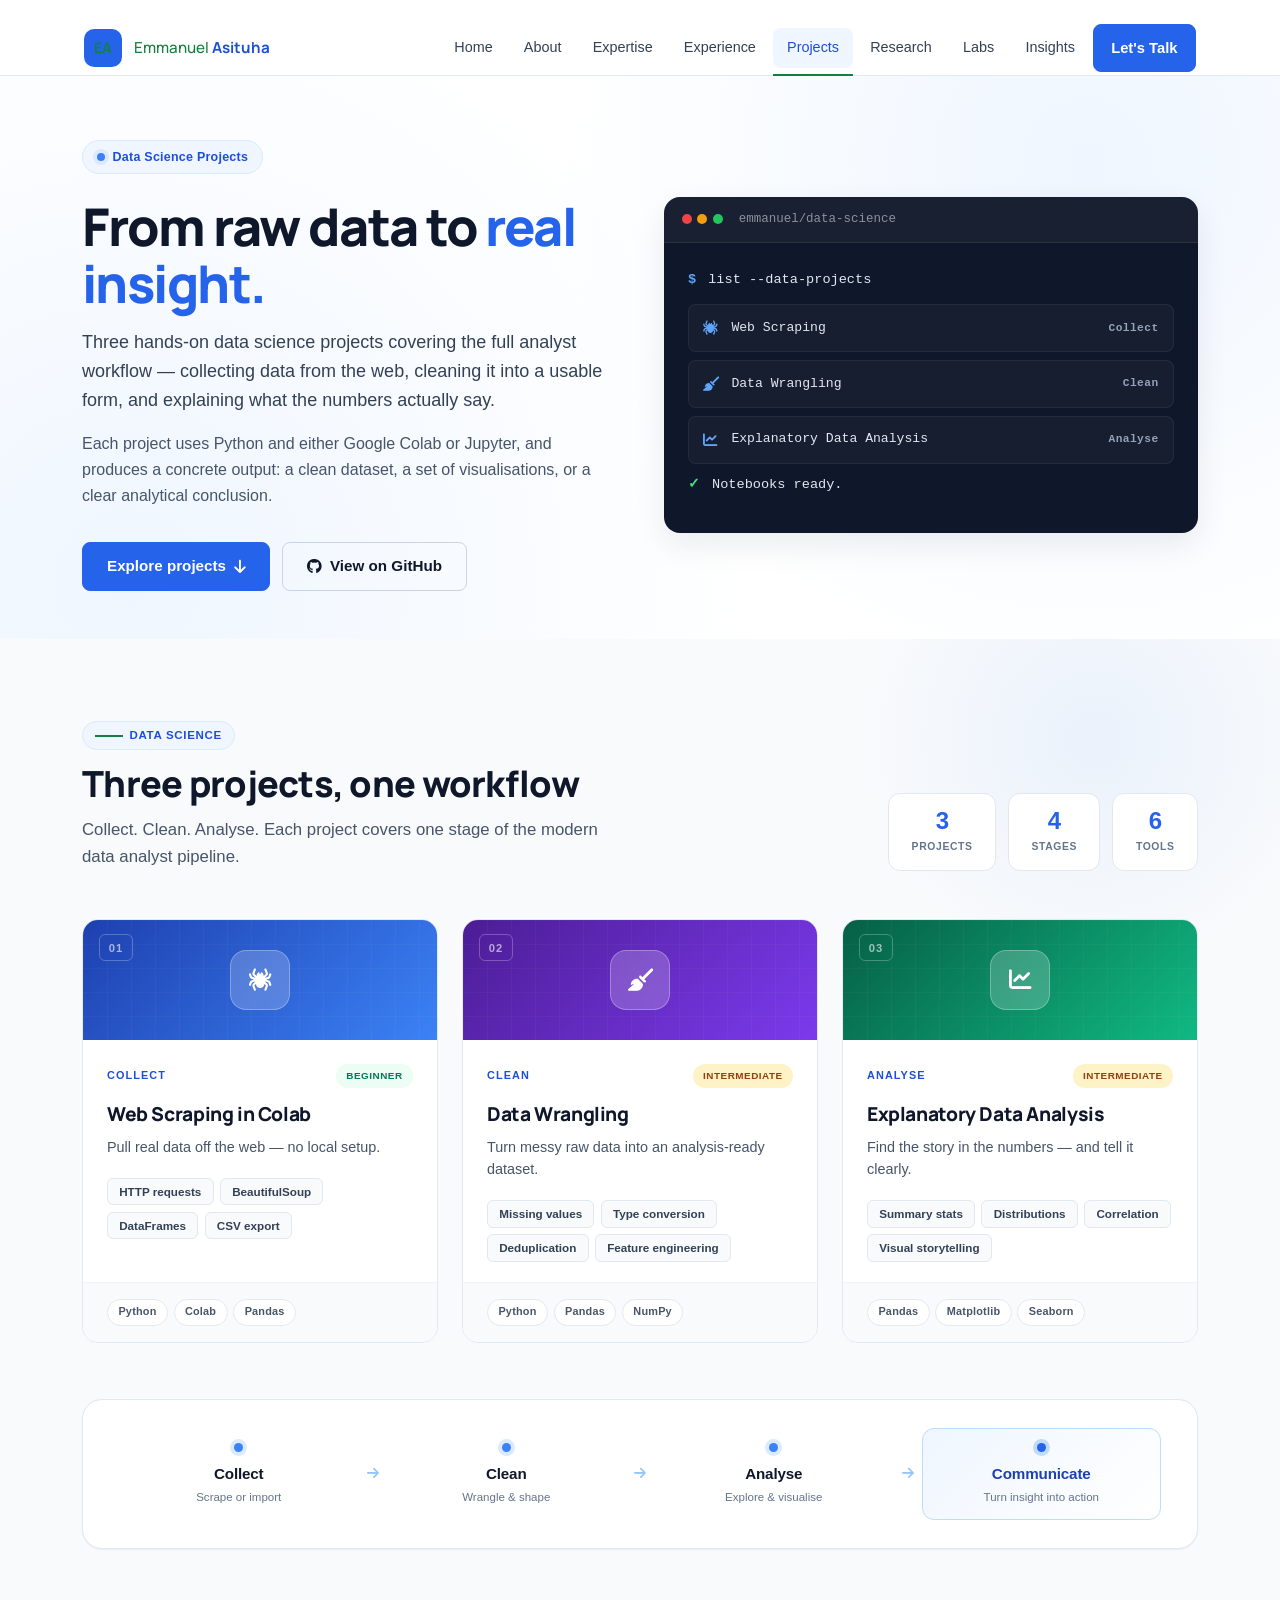
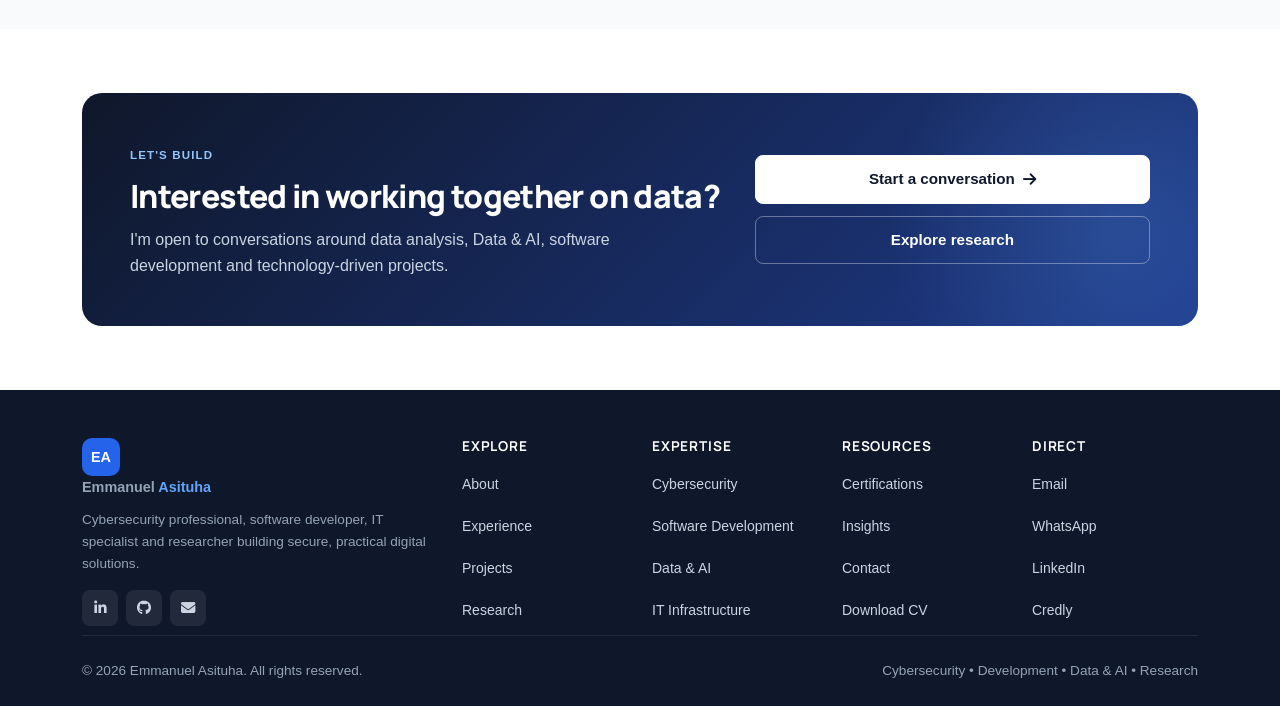
==== commit 241a5299: "Update projects.html" ====
--- a/projects.html
+++ b/projects.html
@@ -7,9 +7,9 @@
 
     <meta name="viewport" content="width=device-width, initial-scale=1.0">
 
-    <title>Projects | Emmanuel Asituha</title>
-
-    <meta name="description" content="Explore projects by Emmanuel Asituha across software development, cybersecurity, Data & AI, security research, infrastructure and digital transformation.">
+    <title>Data Science Projects | Emmanuel Asituha</title>
+
+    <meta name="description" content="Data science projects by Emmanuel Asituha — web scraping, data wrangling and explanatory data analysis. Practical work covering the analyst workflow from raw data to real insight.">
 
     <meta name="author" content="Emmanuel Asituha">
 
@@ -21,26 +21,17 @@
 
     <!-- Open Graph -->
     <meta property="og:type" content="website">
-
     <meta property="og:url" content="https://emmanuelasituha.com/projects.html">
-
     <meta property="og:site_name" content="Emmanuel Asituha">
-
-    <meta property="og:title" content="Projects | Emmanuel Asituha">
-
-    <meta property="og:description" content="Explore projects by Emmanuel Asituha across software development, cybersecurity, Data & AI, security research, infrastructure and digital transformation.">
-
+    <meta property="og:title" content="Data Science Projects | Emmanuel Asituha">
+    <meta property="og:description" content="Practical data science projects — web scraping, data wrangling and explanatory data analysis.">
     <meta property="og:image" content="https://emmanuelasituha.com/assets/images/og-default.jpg">
-
     <meta property="og:locale" content="en_US">
 
     <!-- Twitter -->
     <meta name="twitter:card" content="summary_large_image">
-
-    <meta name="twitter:title" content="Projects | Emmanuel Asituha">
-
-    <meta name="twitter:description" content="Explore projects by Emmanuel Asituha across software development, cybersecurity, Data & AI, security research, infrastructure and digital transformation.">
-
+    <meta name="twitter:title" content="Data Science Projects | Emmanuel Asituha">
+    <meta name="twitter:description" content="Practical data science projects — web scraping, data wrangling and explanatory data analysis.">
     <meta name="twitter:image" content="https://emmanuelasituha.com/assets/images/og-default.jpg">
 
     <!-- Bootstrap -->
@@ -60,9 +51,6 @@
 
     <!-- Base site styles -->
     <link rel="stylesheet" href="assets/css/style.css">
-
-    <!-- Projects CSS -->
-    <link rel="stylesheet" href="assets/css/projects.css">
 
     <!-- Structured data -->
     <script type="application/ld+json">
@@ -82,7 +70,849 @@
 </head>
 
 
-<body class="projects-page">
+<body class="projects-page ds-scope">
+
+
+<style>
+/* =========================================================
+   DATA SCIENCE PROJECTS — Inline, scoped styles
+   =========================================================
+   Everything inside .ds-scope only. Does not affect other
+   pages or sections of the site.
+   ========================================================= */
+
+.ds-scope {
+    --ds-accent-50:  #eff6ff;
+    --ds-accent-100: #dbeafe;
+    --ds-accent-200: #bfdbfe;
+    --ds-accent-300: #93c5fd;
+    --ds-accent-400: #60a5fa;
+    --ds-accent-500: #3b82f6;
+    --ds-accent-600: #2563eb;
+    --ds-accent-700: #1d4ed8;
+    --ds-accent-800: #1e40af;
+    --ds-accent-900: #1e3a8a;
+
+    --ds-ink-50:  #f8fafc;
+    --ds-ink-100: #f1f5f9;
+    --ds-ink-200: #e2e8f0;
+    --ds-ink-300: #cbd5e1;
+    --ds-ink-400: #94a3b8;
+    --ds-ink-500: #64748b;
+    --ds-ink-600: #475569;
+    --ds-ink-700: #334155;
+    --ds-ink-800: #1e293b;
+    --ds-ink-900: #0f172a;
+
+    --ds-radius-md: 12px;
+    --ds-radius-lg: 16px;
+    --ds-radius-xl: 20px;
+    --ds-shadow-sm: 0 1px 2px rgba(15, 23, 42, 0.05);
+    --ds-shadow-md: 0 4px 12px rgba(15, 23, 42, 0.06);
+    --ds-shadow-lg: 0 12px 32px rgba(15, 23, 42, 0.08);
+
+    background: #fff;
+    color: var(--ds-ink-900);
+    font-family: -apple-system, BlinkMacSystemFont, "Segoe UI", Roboto,
+                 "Helvetica Neue", Arial, sans-serif;
+    line-height: 1.65;
+    -webkit-font-smoothing: antialiased;
+}
+
+
+/* ---------- Utilities (scoped) ---------- */
+
+.ds-scope .text-accent { color: var(--ds-accent-600); }
+
+.ds-scope .badge-soft {
+    display: inline-flex;
+    align-items: center;
+    gap: 0.5rem;
+    background: var(--ds-accent-50);
+    color: var(--ds-accent-700);
+    border: 1px solid var(--ds-accent-100);
+    padding: 0.35rem 0.85rem;
+    border-radius: 999px;
+    font-size: 0.78rem;
+    font-weight: 600;
+    letter-spacing: 0.02em;
+    margin-bottom: 1.5rem;
+}
+
+.ds-scope .badge-dot {
+    width: 8px;
+    height: 8px;
+    border-radius: 50%;
+    background: var(--ds-accent-500);
+    box-shadow: 0 0 0 4px var(--ds-accent-100);
+}
+
+
+/* ---------- Hero ---------- */
+
+.ds-scope .projects-hero {
+    padding: 4rem 0 3rem;
+    background:
+        radial-gradient(circle at 85% 15%, var(--ds-accent-50) 0%, transparent 45%),
+        radial-gradient(circle at 10% 90%, var(--ds-accent-50) 0%, transparent 50%),
+        #fff;
+}
+
+@media (max-width: 991px) {
+    .ds-scope .projects-hero { padding: 2.5rem 0 2rem; }
+}
+
+.ds-scope .projects-hero__title {
+    font-size: clamp(2.25rem, 5vw, 3.25rem);
+    font-weight: 800;
+    line-height: 1.1;
+    letter-spacing: -0.03em;
+    color: var(--ds-ink-900);
+    margin: 0 0 1rem;
+}
+
+.ds-scope .projects-hero__lead {
+    font-size: 1.125rem;
+    color: var(--ds-ink-700);
+    font-weight: 500;
+    margin: 0 0 1rem;
+    line-height: 1.6;
+    max-width: 560px;
+}
+
+.ds-scope .projects-hero__text {
+    font-size: 1rem;
+    color: var(--ds-ink-600);
+    margin: 0 0 2rem;
+    max-width: 560px;
+    line-height: 1.65;
+}
+
+.ds-scope .projects-hero__actions {
+    display: flex;
+    flex-wrap: wrap;
+    gap: 0.75rem;
+}
+
+
+/* ---------- Terminal ---------- */
+
+.ds-scope .project-terminal {
+    background: var(--ds-ink-900);
+    border-radius: var(--ds-radius-lg);
+    overflow: hidden;
+    box-shadow: var(--ds-shadow-lg);
+    font-family: "SF Mono", Monaco, Consolas, monospace;
+}
+
+.ds-scope .project-terminal__head {
+    display: flex;
+    align-items: center;
+    gap: 1rem;
+    padding: 0.75rem 1.1rem;
+    background: rgba(255, 255, 255, 0.04);
+    border-bottom: 1px solid rgba(255, 255, 255, 0.08);
+}
+
+.ds-scope .window-dots {
+    display: flex;
+    gap: 0.35rem;
+}
+
+.ds-scope .window-dots span {
+    width: 10px;
+    height: 10px;
+    border-radius: 50%;
+    background: rgba(255, 255, 255, 0.15);
+}
+
+.ds-scope .window-dots span:nth-child(1) { background: #ef4444; }
+.ds-scope .window-dots span:nth-child(2) { background: #f59e0b; }
+.ds-scope .window-dots span:nth-child(3) { background: #22c55e; }
+
+.ds-scope .project-terminal__head > span {
+    color: rgba(255, 255, 255, 0.5);
+    font-size: 0.78rem;
+}
+
+.ds-scope .project-terminal__body {
+    padding: 1.5rem;
+    color: #e2e8f0;
+    font-size: 0.85rem;
+    line-height: 1.9;
+}
+
+.ds-scope .terminal-line {
+    display: flex;
+    gap: 0.75rem;
+    margin-bottom: 0.75rem;
+}
+
+.ds-scope .terminal-prompt {
+    color: var(--ds-accent-400);
+    font-weight: 700;
+}
+
+.ds-scope .terminal-project {
+    display: flex;
+    align-items: center;
+    gap: 0.75rem;
+    padding: 0.65rem 0.9rem;
+    background: rgba(255, 255, 255, 0.03);
+    border: 1px solid rgba(255, 255, 255, 0.06);
+    border-radius: 8px;
+    margin-bottom: 0.5rem;
+    transition: all 0.2s ease;
+}
+
+.ds-scope .terminal-project:hover {
+    background: rgba(96, 165, 250, 0.08);
+    border-color: rgba(96, 165, 250, 0.2);
+}
+
+.ds-scope .terminal-project i {
+    color: var(--ds-accent-400);
+    font-size: 0.9rem;
+    width: 16px;
+}
+
+.ds-scope .terminal-project span {
+    flex-grow: 1;
+    color: #e2e8f0;
+    font-size: 0.82rem;
+}
+
+.ds-scope .terminal-project small {
+    color: #94a3b8;
+    font-size: 0.7rem;
+    font-weight: 600;
+    letter-spacing: 0.04em;
+}
+
+.ds-scope .terminal-success .terminal-prompt {
+    color: #4ade80;
+}
+
+
+/* ---------- Data Science Section ---------- */
+
+.ds-scope .ds-section {
+    position: relative;
+    background: var(--ds-ink-50);
+    padding: 5rem 0;
+    overflow: hidden;
+}
+
+.ds-scope .ds-section::before {
+    content: "";
+    position: absolute;
+    top: -15%;
+    right: -5%;
+    width: 500px;
+    height: 500px;
+    border-radius: 50%;
+    background: radial-gradient(circle, rgba(59, 130, 246, 0.07) 0%, transparent 65%);
+    pointer-events: none;
+}
+
+.ds-scope .ds-section > .container {
+    position: relative;
+    z-index: 1;
+}
+
+
+/* Header */
+
+.ds-scope .ds-header {
+    display: grid;
+    grid-template-columns: 1fr auto;
+    align-items: end;
+    gap: 2rem;
+    margin-bottom: 3rem;
+}
+
+@media (max-width: 767px) {
+    .ds-scope .ds-header {
+        grid-template-columns: 1fr;
+        gap: 1.5rem;
+        align-items: start;
+    }
+}
+
+.ds-scope .section-label {
+    display: inline-flex;
+    align-items: center;
+    gap: 0.4rem;
+    background: var(--ds-accent-50);
+    color: var(--ds-accent-700);
+    border: 1px solid var(--ds-accent-100);
+    padding: 0.25rem 0.75rem;
+    border-radius: 999px;
+    font-size: 0.72rem;
+    font-weight: 700;
+    letter-spacing: 0.06em;
+    text-transform: uppercase;
+    margin-bottom: 0.75rem;
+}
+
+.ds-scope .section-title {
+    font-size: clamp(1.65rem, 3vw, 2.25rem);
+    font-weight: 800;
+    line-height: 1.2;
+    letter-spacing: -0.02em;
+    color: var(--ds-ink-900);
+    margin: 0 0 0.5rem;
+}
+
+.ds-scope .ds-header__sub {
+    font-size: 1.05rem;
+    color: var(--ds-ink-600);
+    margin: 0.75rem 0 0;
+    line-height: 1.6;
+    max-width: 520px;
+}
+
+.ds-scope .ds-header__stats {
+    display: flex;
+    gap: 0.75rem;
+    flex-shrink: 0;
+}
+
+.ds-scope .ds-stat {
+    display: flex;
+    flex-direction: column;
+    align-items: center;
+    padding: 0.9rem 1.4rem;
+    background: #fff;
+    border: 1px solid var(--ds-ink-200);
+    border-radius: var(--ds-radius-md);
+    transition: all 0.2s ease;
+}
+
+.ds-scope .ds-stat:hover {
+    border-color: var(--ds-accent-300);
+    transform: translateY(-2px);
+    box-shadow: var(--ds-shadow-sm);
+}
+
+.ds-scope .ds-stat strong {
+    font-size: 1.5rem;
+    font-weight: 800;
+    color: var(--ds-accent-600);
+    line-height: 1;
+    letter-spacing: -0.02em;
+    font-variant-numeric: tabular-nums;
+}
+
+.ds-scope .ds-stat span {
+    font-size: 0.65rem;
+    font-weight: 700;
+    color: var(--ds-ink-500);
+    text-transform: uppercase;
+    letter-spacing: 0.06em;
+    margin-top: 0.35rem;
+}
+
+@media (max-width: 575px) {
+    .ds-scope .ds-header__stats { width: 100%; }
+    .ds-scope .ds-stat { flex: 1; padding: 0.75rem; }
+    .ds-scope .ds-stat strong { font-size: 1.25rem; }
+}
+
+
+/* ---------- Cards ---------- */
+
+.ds-scope .ds-card {
+    display: flex;
+    flex-direction: column;
+    height: 100%;
+    background: #fff;
+    border: 1px solid var(--ds-ink-200);
+    border-radius: var(--ds-radius-lg);
+    overflow: hidden;
+    transition: all 0.3s cubic-bezier(0.4, 0, 0.2, 1);
+}
+
+.ds-scope .ds-card:hover {
+    border-color: var(--ds-accent-300);
+    transform: translateY(-6px);
+    box-shadow: 0 20px 40px rgba(15, 23, 42, 0.10);
+}
+
+.ds-scope .ds-card__visual {
+    height: 120px;
+    position: relative;
+    display: grid;
+    place-items: center;
+    overflow: hidden;
+}
+
+.ds-scope .ds-card__visual::before {
+    content: "";
+    position: absolute;
+    inset: 0;
+    background-image:
+        linear-gradient(rgba(255, 255, 255, 0.06) 1px, transparent 1px),
+        linear-gradient(90deg, rgba(255, 255, 255, 0.06) 1px, transparent 1px);
+    background-size: 24px 24px;
+    opacity: 0.55;
+}
+
+.ds-scope .ds-card__visual--scrape {
+    background: linear-gradient(135deg, #1e40af 0%, #3b82f6 100%);
+}
+
+.ds-scope .ds-card__visual--wrangle {
+    background: linear-gradient(135deg, #4c1d95 0%, #7c3aed 100%);
+}
+
+.ds-scope .ds-card__visual--eda {
+    background: linear-gradient(135deg, #065f46 0%, #10b981 100%);
+}
+
+.ds-scope .ds-card__badge {
+    position: absolute;
+    top: 0.9rem;
+    left: 1rem;
+    font-size: 0.7rem;
+    font-weight: 800;
+    letter-spacing: 0.08em;
+    color: rgba(255, 255, 255, 0.6);
+    border: 1px solid rgba(255, 255, 255, 0.25);
+    padding: 0.2rem 0.55rem;
+    border-radius: 6px;
+    backdrop-filter: blur(4px);
+    z-index: 2;
+}
+
+.ds-scope .ds-card__icon {
+    position: relative;
+    z-index: 2;
+    width: 60px;
+    height: 60px;
+    border-radius: 16px;
+    background: rgba(255, 255, 255, 0.2);
+    border: 1px solid rgba(255, 255, 255, 0.28);
+    backdrop-filter: blur(8px);
+    display: grid;
+    place-items: center;
+    font-size: 1.4rem;
+    color: #fff;
+    transition: transform 0.4s cubic-bezier(0.34, 1.56, 0.64, 1);
+}
+
+.ds-scope .ds-card:hover .ds-card__icon {
+    transform: scale(1.14) rotate(-6deg);
+}
+
+.ds-scope .ds-card__body {
+    padding: 1.5rem 1.5rem 1.25rem;
+    display: flex;
+    flex-direction: column;
+    flex-grow: 1;
+}
+
+.ds-scope .ds-card__meta {
+    display: flex;
+    align-items: center;
+    justify-content: space-between;
+    gap: 0.75rem;
+    margin-bottom: 0.85rem;
+}
+
+.ds-scope .ds-card__eyebrow {
+    font-size: 0.68rem;
+    font-weight: 800;
+    letter-spacing: 0.1em;
+    text-transform: uppercase;
+    color: var(--ds-accent-700);
+}
+
+.ds-scope .ds-card__level {
+    font-size: 0.62rem;
+    font-weight: 700;
+    letter-spacing: 0.05em;
+    text-transform: uppercase;
+    padding: 0.25rem 0.65rem;
+    border-radius: 999px;
+}
+
+.ds-scope .ds-card__level--beginner {
+    background: #ecfdf5;
+    color: #047857;
+}
+
+.ds-scope .ds-card__level--intermediate {
+    background: #fef3c7;
+    color: #92400e;
+}
+
+.ds-scope .ds-card h3 {
+    font-size: 1.2rem;
+    font-weight: 800;
+    color: var(--ds-ink-900);
+    margin: 0 0 0.55rem;
+    letter-spacing: -0.02em;
+    line-height: 1.3;
+}
+
+.ds-scope .ds-card__lead {
+    font-size: 0.9rem;
+    color: var(--ds-ink-600);
+    margin: 0 0 1.25rem;
+    line-height: 1.55;
+}
+
+.ds-scope .ds-card__skills {
+    list-style: none;
+    padding: 0;
+    margin: 0;
+    display: flex;
+    flex-wrap: wrap;
+    gap: 0.4rem;
+    flex-grow: 1;
+    align-content: flex-start;
+}
+
+.ds-scope .ds-card__skills li {
+    display: inline-block;
+    padding: 0.32rem 0.7rem;
+    background: var(--ds-ink-50);
+    border: 1px solid var(--ds-ink-200);
+    border-radius: 6px;
+    font-size: 0.73rem;
+    font-weight: 600;
+    color: var(--ds-ink-700);
+    line-height: 1.3;
+    transition: all 0.15s ease;
+}
+
+.ds-scope .ds-card:hover .ds-card__skills li {
+    border-color: var(--ds-accent-200);
+    background: var(--ds-accent-50);
+    color: var(--ds-accent-700);
+}
+
+.ds-scope .ds-card__footer {
+    padding: 1rem 1.5rem;
+    border-top: 1px solid var(--ds-ink-100);
+    background: var(--ds-ink-50);
+}
+
+.ds-scope .ds-card__tools {
+    display: flex;
+    flex-wrap: wrap;
+    gap: 0.35rem;
+}
+
+.ds-scope .ds-card__tools span {
+    display: inline-block;
+    padding: 0.24rem 0.65rem;
+    background: #fff;
+    border: 1px solid var(--ds-ink-200);
+    border-radius: 999px;
+    font-size: 0.68rem;
+    font-weight: 700;
+    letter-spacing: 0.02em;
+    color: var(--ds-ink-600);
+    transition: all 0.15s ease;
+}
+
+.ds-scope .ds-card:hover .ds-card__tools span {
+    border-color: var(--ds-accent-300);
+    color: var(--ds-accent-700);
+}
+
+
+/* ---------- Workflow ---------- */
+
+.ds-scope .ds-flow {
+    margin-top: 3.5rem;
+    display: grid;
+    grid-template-columns: 1fr auto 1fr auto 1fr auto 1fr;
+    align-items: center;
+    gap: 0.5rem;
+    padding: 1.75rem 2.25rem;
+    background: #fff;
+    border: 1px solid var(--ds-ink-200);
+    border-radius: var(--ds-radius-xl);
+    box-shadow: var(--ds-shadow-sm);
+}
+
+@media (max-width: 991px) {
+    .ds-scope .ds-flow {
+        grid-template-columns: repeat(2, 1fr);
+        gap: 1.25rem;
+        padding: 1.5rem;
+    }
+    .ds-scope .ds-flow__arrow { display: none; }
+}
+
+@media (max-width: 575px) {
+    .ds-scope .ds-flow {
+        grid-template-columns: 1fr;
+        padding: 1.25rem;
+    }
+}
+
+.ds-scope .ds-flow__step {
+    display: flex;
+    flex-direction: column;
+    align-items: center;
+    text-align: center;
+    gap: 0.35rem;
+    padding: 0.85rem 1rem;
+    border-radius: var(--ds-radius-md);
+    transition: background 0.2s ease;
+}
+
+.ds-scope .ds-flow__step:hover {
+    background: var(--ds-ink-50);
+}
+
+.ds-scope .ds-flow__dot {
+    width: 9px;
+    height: 9px;
+    border-radius: 50%;
+    background: var(--ds-accent-500);
+    margin-bottom: 0.5rem;
+    box-shadow: 0 0 0 4px var(--ds-accent-100);
+}
+
+.ds-scope .ds-flow__step strong {
+    font-size: 0.95rem;
+    font-weight: 800;
+    color: var(--ds-ink-900);
+    letter-spacing: -0.01em;
+    line-height: 1.2;
+}
+
+.ds-scope .ds-flow__step small {
+    font-size: 0.72rem;
+    color: var(--ds-ink-500);
+    line-height: 1.4;
+}
+
+.ds-scope .ds-flow__step--accent {
+    background: linear-gradient(135deg, var(--ds-accent-50) 0%, #fff 100%);
+    border: 1px solid var(--ds-accent-200);
+}
+
+.ds-scope .ds-flow__step--accent:hover {
+    background: linear-gradient(135deg, var(--ds-accent-100) 0%, var(--ds-accent-50) 100%);
+}
+
+.ds-scope .ds-flow__step--accent .ds-flow__dot {
+    background: var(--ds-accent-600);
+    box-shadow: 0 0 0 4px var(--ds-accent-200);
+}
+
+.ds-scope .ds-flow__step--accent strong {
+    color: var(--ds-accent-800);
+}
+
+.ds-scope .ds-flow__arrow {
+    display: flex;
+    align-items: center;
+    justify-content: center;
+    color: var(--ds-accent-300);
+    font-size: 0.85rem;
+}
+
+
+/* ---------- CTA ---------- */
+
+.ds-scope .section--cta {
+    padding: 4rem 0;
+    background: #fff;
+}
+
+.ds-scope .cta-card {
+    background: linear-gradient(135deg, var(--ds-ink-900) 0%, var(--ds-accent-900) 100%);
+    border-radius: var(--ds-radius-xl);
+    padding: 3rem;
+    display: grid;
+    grid-template-columns: 1.5fr 1fr;
+    gap: 2rem;
+    align-items: center;
+    position: relative;
+    overflow: hidden;
+}
+
+.ds-scope .cta-card::before {
+    content: "";
+    position: absolute;
+    top: -50%;
+    right: -15%;
+    width: 500px;
+    height: 500px;
+    border-radius: 50%;
+    background: radial-gradient(circle, rgba(96, 165, 250, 0.2) 0%, transparent 65%);
+    pointer-events: none;
+}
+
+.ds-scope .cta-card > * { position: relative; z-index: 1; }
+
+.ds-scope .cta-eyebrow {
+    display: inline-block;
+    color: var(--ds-accent-300);
+    font-size: 0.72rem;
+    font-weight: 700;
+    letter-spacing: 0.1em;
+    text-transform: uppercase;
+    margin-bottom: 0.75rem;
+}
+
+.ds-scope .cta-card h2 {
+    font-size: clamp(1.5rem, 2.8vw, 2rem);
+    font-weight: 800;
+    color: #fff;
+    margin: 0 0 0.75rem;
+    letter-spacing: -0.02em;
+    line-height: 1.2;
+}
+
+.ds-scope .cta-card p {
+    color: #cbd5e1;
+    margin: 0;
+    font-size: 1rem;
+    line-height: 1.6;
+    max-width: 480px;
+}
+
+.ds-scope .cta-card__actions {
+    display: flex;
+    flex-direction: column;
+    gap: 0.75rem;
+}
+
+@media (max-width: 991px) {
+    .ds-scope .cta-card {
+        grid-template-columns: 1fr;
+        padding: 2rem 1.75rem;
+    }
+    .ds-scope .cta-card__actions {
+        flex-direction: row;
+        flex-wrap: wrap;
+    }
+    .ds-scope .cta-card__actions .btn-light,
+    .ds-scope .cta-card__actions .btn-outline-light {
+        flex: 1;
+    }
+}
+
+
+/* ---------- Buttons (scoped) ---------- */
+
+.ds-scope .btn {
+    display: inline-flex;
+    align-items: center;
+    justify-content: center;
+    gap: 0.5rem;
+    font-weight: 600;
+    text-decoration: none;
+    transition: all 0.15s ease;
+    cursor: pointer;
+    border-width: 1px;
+    border-style: solid;
+}
+
+.ds-scope .btn-primary {
+    background: var(--ds-accent-600);
+    border-color: var(--ds-accent-600);
+    color: #fff;
+    padding: 0.55rem 1.1rem;
+    border-radius: 8px;
+}
+
+.ds-scope .btn-primary:hover {
+    background: var(--ds-accent-700);
+    border-color: var(--ds-accent-700);
+    color: #fff;
+    transform: translateY(-1px);
+}
+
+.ds-scope .btn-outline-primary {
+    background: transparent;
+    border-color: var(--ds-ink-300);
+    color: var(--ds-ink-900);
+    padding: 0.55rem 1.1rem;
+    border-radius: 8px;
+}
+
+.ds-scope .btn-outline-primary:hover {
+    border-color: var(--ds-accent-600);
+    background: var(--ds-accent-50);
+    color: var(--ds-accent-700);
+}
+
+.ds-scope .btn-lg {
+    padding: 0.75rem 1.5rem;
+    font-size: 0.95rem;
+}
+
+.ds-scope .btn-light {
+    background: #fff;
+    border-color: #fff;
+    color: var(--ds-ink-900);
+    padding: 0.75rem 1.5rem;
+    border-radius: 8px;
+}
+
+.ds-scope .btn-light:hover {
+    background: var(--ds-accent-50);
+    color: var(--ds-accent-800);
+    transform: translateY(-1px);
+}
+
+.ds-scope .btn-outline-light {
+    background: transparent;
+    border-color: rgba(255, 255, 255, 0.35);
+    color: #fff;
+    padding: 0.75rem 1.5rem;
+    border-radius: 8px;
+}
+
+.ds-scope .btn-outline-light:hover {
+    background: rgba(255, 255, 255, 0.1);
+    border-color: #fff;
+    color: #fff;
+}
+
+
+/* ---------- Skip link ---------- */
+
+.ds-scope .skip-link {
+    position: absolute;
+    left: -9999px;
+    top: 0;
+    background: var(--ds-accent-600);
+    color: #fff;
+    padding: 0.75rem 1.25rem;
+    z-index: 9999;
+}
+
+.ds-scope .skip-link:focus { left: 0; }
+
+
+/* ---------- Anchor offset ---------- */
+
+.ds-scope [id] {
+    scroll-margin-top: 90px;
+}
+
+
+/* ---------- Reduced motion ---------- */
+
+@media (prefers-reduced-motion: reduce) {
+    .ds-scope *,
+    .ds-scope *::before,
+    .ds-scope *::after {
+        animation-duration: 0.01ms !important;
+        transition-duration: 0.01ms !important;
+    }
+}
+</style>
 
 
 <a class="skip-link" href="#main-content">Skip to main content</a>
@@ -96,11 +926,7 @@
 
     <div class="nav-container">
 
-        <a
-            href="index.html"
-            class="logo"
-            aria-label="Emmanuel Asituha — Homepage"
-        >
+        <a href="index.html" class="logo" aria-label="Emmanuel Asituha — Homepage">
 
             <span class="logo-mark" aria-hidden="true">EA</span>
 
@@ -110,28 +936,18 @@
             </span>
 
         </a>
-  <nav
-            class="nav-links"
-            id="main-navigation"
-            aria-label="Main navigation"
-        >
+
+
+        <nav class="nav-links" id="main-navigation" aria-label="Main navigation">
 
             <a href="index.html" class="nav-link">Home</a>
-
             <a href="about.html" class="nav-link">About</a>
-
-            <a href="expertise.html" class="nav-link active" aria-current="page">Expertise</a>
-
+            <a href="expertise.html" class="nav-link">Expertise</a>
             <a href="experience.html" class="nav-link">Experience</a>
-
-            <a href="projects.html" class="nav-link">Projects</a>
-
+            <a href="projects.html" class="nav-link active" aria-current="page">Projects</a>
             <a href="research.html" class="nav-link">Research</a>
-
             <a href="labs.html" class="nav-link">Labs</a>
-
             <a href="blog.html" class="nav-link">Insights</a>
-
 
             <a href="contact.html" class="btn btn-primary">
                 Let's Talk
@@ -173,40 +989,47 @@
 
                 <span class="badge-soft">
                     <span class="badge-dot" aria-hidden="true"></span>
-                    Projects &amp; Solutions
+                    Data Science Projects
                 </span>
 
 
                 <h1 id="projects-hero-heading" class="projects-hero__title">
-                    Turning ideas into
-                    <span class="text-accent">working systems.</span>
+                    From raw data to
+                    <span class="text-accent">real insight.</span>
                 </h1>
 
 
                 <p class="projects-hero__lead">
-                    A selection of projects spanning software development,
-                    cybersecurity, Data &amp; AI, security research, network
-                    simulation, infrastructure and digital transformation.
+                    Three hands-on data science projects covering the full
+                    analyst workflow — collecting data from the web,
+                    cleaning it into a usable form, and explaining what
+                    the numbers actually say.
                 </p>
 
 
                 <p class="projects-hero__text">
-                    My projects reflect how I approach technology:
-                    understand the problem, design the architecture,
-                    build the solution, secure it and continuously
-                    improve it.
+                    Each project uses Python and either Google Colab or
+                    Jupyter, and produces a concrete output: a clean
+                    dataset, a set of visualisations, or a clear
+                    analytical conclusion.
                 </p>
 
 
                 <div class="projects-hero__actions">
 
-                    <a href="#featured" class="btn btn-primary btn-lg">
+                    <a href="#data-science" class="btn btn-primary btn-lg">
                         Explore projects
                         <i class="fa-solid fa-arrow-down" aria-hidden="true"></i>
                     </a>
 
-                    <a href="research.html" class="btn btn-outline-primary btn-lg">
-                        View research
+                    <a
+                        href="https://github.com/Jeastco"
+                        class="btn btn-outline-primary btn-lg"
+                        target="_blank"
+                        rel="noopener noreferrer"
+                    >
+                        <i class="fa-brands fa-github" aria-hidden="true"></i>
+                        View on GitHub
                     </a>
 
                 </div>
@@ -224,7 +1047,7 @@
                             <span></span><span></span><span></span>
                         </div>
 
-                        <span>emmanuel/projects</span>
+                        <span>emmanuel/data-science</span>
 
                     </div>
 
@@ -233,37 +1056,31 @@
 
                         <div class="terminal-line">
                             <span class="terminal-prompt">$</span>
-                            <span>list --projects</span>
+                            <span>list --data-projects</span>
                         </div>
 
 
                         <div class="terminal-project">
-                            <i class="fa-solid fa-piggy-bank"></i>
-                            <span>PigMaster</span>
-                            <small>Building</small>
+                            <i class="fa-solid fa-spider"></i>
+                            <span>Web Scraping</span>
+                            <small>Collect</small>
                         </div>
 
                         <div class="terminal-project">
-                            <i class="fa-solid fa-shield-halved"></i>
-                            <span>SAR-Sec</span>
-                            <small>Research</small>
+                            <i class="fa-solid fa-broom"></i>
+                            <span>Data Wrangling</span>
+                            <small>Clean</small>
                         </div>
 
                         <div class="terminal-project">
-                            <i class="fa-solid fa-signature"></i>
-                            <span>Packet Authentication</span>
-                            <small>Security</small>
-                        </div>
-
-                        <div class="terminal-project">
-                            <i class="fa-solid fa-server"></i>
-                            <span>ICT Infrastructure</span>
-                            <small>Operations</small>
+                            <i class="fa-solid fa-chart-line"></i>
+                            <span>Explanatory Data Analysis</span>
+                            <small>Analyse</small>
                         </div>
 
                         <div class="terminal-line terminal-success">
                             <span class="terminal-prompt">✓</span>
-                            <span>Systems ready.</span>
+                            <span>Notebooks ready.</span>
                         </div>
 
                     </div>
@@ -279,99 +1096,15 @@
 </section>
 
 
-
-<!-- =========================================================
-     FILTER TABS
-========================================================= -->
-
-<section class="filter-section" aria-label="Project filters">
-
-    <div class="container">
-
-        <div class="filter-tabs" role="tablist">
-
-            <button
-                type="button"
-                class="filter-tab active"
-                data-filter="all"
-                role="tab"
-                aria-selected="true"
-            >
-                <i class="fa-solid fa-layer-group" aria-hidden="true"></i>
-                <span>All Projects</span>
-            </button>
-
-            <button
-                type="button"
-                class="filter-tab"
-                data-filter="development"
-                role="tab"
-                aria-selected="false"
-            >
-                <i class="fa-solid fa-code" aria-hidden="true"></i>
-                <span>Development</span>
-            </button>
-
-            <button
-                type="button"
-                class="filter-tab"
-                data-filter="cybersecurity"
-                role="tab"
-                aria-selected="false"
-            >
-                <i class="fa-solid fa-shield-halved" aria-hidden="true"></i>
-                <span>Cybersecurity</span>
-            </button>
-
-            <button
-                type="button"
-                class="filter-tab"
-                data-filter="ai"
-                role="tab"
-                aria-selected="false"
-            >
-                <i class="fa-solid fa-brain" aria-hidden="true"></i>
-                <span>Data &amp; AI</span>
-            </button>
-
-            <button
-                type="button"
-                class="filter-tab"
-                data-filter="research"
-                role="tab"
-                aria-selected="false"
-            >
-                <i class="fa-solid fa-microscope" aria-hidden="true"></i>
-                <span>Research</span>
-            </button>
-
-            <button
-                type="button"
-                class="filter-tab"
-                data-filter="infrastructure"
-                role="tab"
-                aria-selected="false"
-            >
-                <i class="fa-solid fa-server" aria-hidden="true"></i>
-                <span>Infrastructure</span>
-            </button>
-
-        </div>
-
-    </div>
-
-</section>
 
 <!-- =========================================================
      DATA SCIENCE PROJECTS
 ========================================================= -->
 
-<section class="section section--muted ds-section" aria-labelledby="data-science-heading">
+<section class="ds-section" id="data-science" aria-labelledby="data-science-heading">
 
     <div class="container">
 
-        <!-- Section header -->
-
         <header class="ds-header">
 
             <div class="ds-header__left">
@@ -379,12 +1112,12 @@
                 <span class="section-label">Data Science</span>
 
                 <h2 id="data-science-heading" class="section-title">
-                    From raw data to real insight
+                    Three projects, one workflow
                 </h2>
 
                 <p class="ds-header__sub">
-                    Three hands-on projects covering the analyst workflow —
-                    collect, clean, analyse.
+                    Collect. Clean. Analyse. Each project covers one
+                    stage of the modern data analyst pipeline.
                 </p>
 
             </div>
@@ -412,17 +1145,14 @@
         </header>
 
 
-
-        <!-- Cards -->
-
         <div class="row g-4">
 
 
             <!-- =============================================
-                 CARD 01 — Web Scraping
+                 01 — Web Scraping
             ============================================== -->
 
-            <div class="col-md-6 col-lg-4 ds-item" data-categories="ai data">
+            <div class="col-md-6 col-lg-4">
 
                 <article class="ds-card">
 
@@ -458,12 +1188,10 @@
 
 
                         <ul class="ds-card__skills">
-
                             <li>HTTP requests</li>
-                            <li>BeautifulSoup parsing</li>
-                            <li>Structured DataFrames</li>
+                            <li>BeautifulSoup</li>
+                            <li>DataFrames</li>
                             <li>CSV export</li>
-
                         </ul>
 
                     </div>
@@ -472,11 +1200,9 @@
                     <footer class="ds-card__footer">
 
                         <div class="ds-card__tools">
-
                             <span>Python</span>
                             <span>Colab</span>
                             <span>Pandas</span>
-
                         </div>
 
                     </footer>
@@ -488,10 +1214,10 @@
 
 
             <!-- =============================================
-                 CARD 02 — Data Wrangling
+                 02 — Data Wrangling
             ============================================== -->
 
-            <div class="col-md-6 col-lg-4 ds-item" data-categories="ai data">
+            <div class="col-md-6 col-lg-4">
 
                 <article class="ds-card">
 
@@ -527,12 +1253,10 @@
 
 
                         <ul class="ds-card__skills">
-
-                            <li>Missing-value handling</li>
+                            <li>Missing values</li>
                             <li>Type conversion</li>
-                            <li>Duplicate removal</li>
+                            <li>Deduplication</li>
                             <li>Feature engineering</li>
-
                         </ul>
 
                     </div>
@@ -541,11 +1265,9 @@
                     <footer class="ds-card__footer">
 
                         <div class="ds-card__tools">
-
                             <span>Python</span>
                             <span>Pandas</span>
                             <span>NumPy</span>
-
                         </div>
 
                     </footer>
@@ -557,10 +1279,10 @@
 
 
             <!-- =============================================
-                 CARD 03 — EDA
+                 03 — Explanatory Data Analysis
             ============================================== -->
 
-            <div class="col-md-6 col-lg-4 ds-item" data-categories="ai data">
+            <div class="col-md-6 col-lg-4">
 
                 <article class="ds-card">
 
@@ -596,12 +1318,10 @@
 
 
                         <ul class="ds-card__skills">
-
-                            <li>Summary statistics</li>
-                            <li>Distributions &amp; outliers</li>
-                            <li>Correlation analysis</li>
+                            <li>Summary stats</li>
+                            <li>Distributions</li>
+                            <li>Correlation</li>
                             <li>Visual storytelling</li>
-
                         </ul>
 
                     </div>
@@ -610,11 +1330,9 @@
                     <footer class="ds-card__footer">
 
                         <div class="ds-card__tools">
-
                             <span>Pandas</span>
                             <span>Matplotlib</span>
                             <span>Seaborn</span>
-
                         </div>
 
                     </footer>
@@ -627,7 +1345,9 @@
 
 
 
-        <!-- Workflow strip -->
+        <!-- =====================================================
+             WORKFLOW STRIP
+        ====================================================== -->
 
         <div class="ds-flow" aria-label="Data workflow">
 
@@ -672,1226 +1392,6 @@
     </div>
 
 </section>
-<!-- =========================================================
-     FEATURED PROJECTS
-========================================================= -->
-
-<section
-    class="section"
-    id="featured"
-    aria-labelledby="featured-heading"
->
-
-    <div class="container">
-
-        <header class="section-head section-head--center">
-
-            <span class="section-label">Featured Work</span>
-
-            <h2 id="featured-heading" class="section-title">
-                Projects I'm building &amp; researching
-            </h2>
-
-            <p class="section-desc">
-                Two major projects currently represent the intersection
-                of my software-development, cybersecurity, research
-                and emerging-technology work.
-            </p>
-
-        </header>
-
-
-        <!-- =====================================================
-             FLAGSHIP 01 — PigMaster
-        ====================================================== -->
-
-        <article class="flagship" data-categories="development ai">
-
-            <div class="row g-5 align-items-center">
-
-
-                <div class="col-lg-6">
-
-                    <div class="pigmaster-dashboard" aria-hidden="true">
-
-                        <div class="pigmaster-dashboard__head">
-                            <div>
-                                <i class="fa-solid fa-piggy-bank"></i>
-                                <strong>PigMaster</strong>
-                            </div>
-                            <span>Farm Overview</span>
-                        </div>
-
-
-                        <div class="pigmaster-dashboard__stats">
-
-                            <div>
-                                <i class="fa-solid fa-paw"></i>
-                                <span>Livestock</span>
-                                <strong>Records</strong>
-                            </div>
-
-                            <div>
-                                <i class="fa-solid fa-heart-pulse"></i>
-                                <span>Health</span>
-                                <strong>Tracking</strong>
-                            </div>
-
-                            <div>
-                                <i class="fa-solid fa-chart-column"></i>
-                                <span>Farm</span>
-                                <strong>Analytics</strong>
-                            </div>
-
-                        </div>
-
-
-                        <div class="pigmaster-dashboard__chart">
-
-                            <div class="chart-head">
-                                <span>Farm Performance</span>
-                                <small>Analytics</small>
-                            </div>
-
-                            <div class="chart-bars">
-
-                                <span style="height: 35%;"></span>
-                                <span style="height: 55%;"></span>
-                                <span style="height: 45%;"></span>
-                                <span style="height: 70%;"></span>
-                                <span style="height: 62%;"></span>
-                                <span style="height: 82%;"></span>
-                                <span style="height: 74%;"></span>
-
-                            </div>
-
-                        </div>
-
-
-                        <div class="pigmaster-dashboard__ai">
-                            <i class="fa-solid fa-brain"></i>
-                            <div>
-                                <span>INTELLIGENCE LAYER</span>
-                                <strong>AI-Powered Insights</strong>
-                            </div>
-                        </div>
-
-                    </div>
-
-                </div>
-
-
-                <div class="col-lg-6">
-
-                    <div class="flagship__title">
-
-                        <span class="flagship__icon" aria-hidden="true">
-                            <i class="fa-solid fa-piggy-bank"></i>
-                        </span>
-
-                        <div>
-
-                            <span class="status-pill status--building">
-                                <span class="status-dot" aria-hidden="true"></span>
-                                In Development
-                            </span>
-
-                            <h3>PigMaster</h3>
-
-                            <p class="flagship__subtitle">
-                                Intelligent Pig Farm Management Platform
-                            </p>
-
-                        </div>
-
-                    </div>
-
-
-                    <p class="lead-text">PigMaster is a digital farm-management application I am developing to help organize and manage pig-farming operations from a centralized platform.</p>
-
-                    <p>The platform is being designed to support animal records, breeding, health management, feeding, inventory, financial information, reporting and operational analytics.</p>
-
-                    <p class="flagship__future">The longer-term direction includes Data &amp; AI capabilities that transform farm records into useful insights and support better operational decision-making.</p>
-
-
-                    <div class="capability-grid">
-
-                        <div class="capability-item">
-                            <i class="fa-solid fa-paw" aria-hidden="true"></i>
-                            <span>Pig Records</span>
-                        </div>
-
-                        <div class="capability-item">
-                            <i class="fa-solid fa-dna" aria-hidden="true"></i>
-                            <span>Breeding</span>
-                        </div>
-
-                        <div class="capability-item">
-                            <i class="fa-solid fa-heart-pulse" aria-hidden="true"></i>
-                            <span>Health</span>
-                        </div>
-
-                        <div class="capability-item">
-                            <i class="fa-solid fa-wheat-awn" aria-hidden="true"></i>
-                            <span>Feeding</span>
-                        </div>
-
-                        <div class="capability-item">
-                            <i class="fa-solid fa-boxes-stacked" aria-hidden="true"></i>
-                            <span>Inventory</span>
-                        </div>
-
-                        <div class="capability-item">
-                            <i class="fa-solid fa-chart-line" aria-hidden="true"></i>
-                            <span>Analytics</span>
-                        </div>
-
-                        <div class="capability-item">
-                            <i class="fa-solid fa-coins" aria-hidden="true"></i>
-                            <span>Finance</span>
-                        </div>
-
-                        <div class="capability-item">
-                            <i class="fa-solid fa-brain" aria-hidden="true"></i>
-                            <span>AI Integration</span>
-                        </div>
-
-                    </div>
-
-
-                    <div class="tag-row mt-4">
-
-                        <span class="chip chip--accent">Python</span>
-                        <span class="chip chip--accent">Django</span>
-                        <span class="chip chip--accent">PostgreSQL</span>
-                        <span class="chip chip--accent">SaaS</span>
-                        <span class="chip chip--accent">Data</span>
-                        <span class="chip chip--accent">AI Integration</span>
-
-                    </div>
-
-
-                    <div class="mt-4">
-
-                        <a href="blog.html" class="btn btn-primary">
-                            Follow build journal
-                            <i class="fa-solid fa-arrow-right" aria-hidden="true"></i>
-                        </a>
-
-                    </div>
-
-                </div>
-
-            </div>
-
-        </article>
-
-
-        <!-- =====================================================
-             FLAGSHIP 02 — SAR-Sec (reversed)
-        ====================================================== -->
-
-        <article class="flagship flagship--reverse" data-categories="cybersecurity research">
-
-            <div class="row g-5 align-items-center">
-
-
-                <div class="col-lg-6 order-lg-2">
-
-                    <div class="sar-sec-visual" aria-hidden="true">
-
-                        <div class="sar-sec-visual__core">
-                            <i class="fa-solid fa-shield-halved"></i>
-                            <strong>SAR-Sec</strong>
-                        </div>
-
-                        <div class="sar-sec-visual__node sar-sec-visual__node--1">
-                            <i class="fa-solid fa-plane"></i>
-                            <span>UAV</span>
-                        </div>
-
-                        <div class="sar-sec-visual__node sar-sec-visual__node--2">
-                            <i class="fa-solid fa-tower-broadcast"></i>
-                            <span>GCS</span>
-                        </div>
-
-                        <div class="sar-sec-visual__node sar-sec-visual__node--3">
-                            <i class="fa-solid fa-user-shield"></i>
-                            <span>AS</span>
-                        </div>
-
-                        <div class="sar-sec-visual__node sar-sec-visual__node--4">
-                            <i class="fa-solid fa-ticket"></i>
-                            <span>TA</span>
-                        </div>
-
-                        <div class="sar-sec-visual__node sar-sec-visual__node--5">
-                            <i class="fa-solid fa-key"></i>
-                            <span>KMS</span>
-                        </div>
-
-                    </div>
-
-                </div>
-
-
-                <div class="col-lg-6 order-lg-1">
-
-                    <div class="flagship__title">
-
-                        <span class="flagship__icon" aria-hidden="true">
-                            <i class="fa-solid fa-shield-halved"></i>
-                        </span>
-
-                        <div>
-
-                            <span class="status-pill status--research">
-                                <span class="status-dot" aria-hidden="true"></span>
-                                Postgraduate Research
-                            </span>
-
-                            <h3>SAR-Sec</h3>
-
-                            <p class="flagship__subtitle">
-                                Security Protocol for Search &amp; Rescue FANETs
-                            </p>
-
-                        </div>
-
-                    </div>
-
-
-                    <p class="lead-text">SAR-Sec is the security protocol being developed through my postgraduate research on securing Search and Rescue Flying Ad Hoc Networks.</p>
-
-                    <p>The protocol addresses authentication, secure session establishment, ticket-based authorization, key management, secure data communication and node revocation in highly dynamic UAV environments.</p>
-
-                    <p class="flagship__future">Its security design combines modern cryptographic mechanisms with network-level attack evaluation and NS-3 simulation.</p>
-
-
-                    <div class="capability-grid">
-
-                        <div class="capability-item">
-                            <i class="fa-solid fa-id-card" aria-hidden="true"></i>
-                            <span>Registration</span>
-                        </div>
-
-                        <div class="capability-item">
-                            <i class="fa-solid fa-user-shield" aria-hidden="true"></i>
-                            <span>Authentication</span>
-                        </div>
-
-                        <div class="capability-item">
-                            <i class="fa-solid fa-ticket" aria-hidden="true"></i>
-                            <span>Ticketing</span>
-                        </div>
-
-                        <div class="capability-item">
-                            <i class="fa-solid fa-key" aria-hidden="true"></i>
-                            <span>Key Management</span>
-                        </div>
-
-                        <div class="capability-item">
-                            <i class="fa-solid fa-lock" aria-hidden="true"></i>
-                            <span>Encryption</span>
-                        </div>
-
-                        <div class="capability-item">
-                            <i class="fa-solid fa-ban" aria-hidden="true"></i>
-                            <span>Revocation</span>
-                        </div>
-
-                    </div>
-
-
-                    <div class="tag-row mt-4">
-
-                        <span class="chip chip--accent">FANET</span>
-                        <span class="chip chip--accent">ECDSA</span>
-                        <span class="chip chip--accent">ECDH</span>
-                        <span class="chip chip--accent">AES-GCM</span>
-                        <span class="chip chip--accent">HKDF</span>
-                        <span class="chip chip--accent">NS-3</span>
-
-                    </div>
-
-
-                    <div class="mt-4">
-
-                        <a href="research.html" class="btn btn-primary">
-                            Explore SAR-Sec
-                            <i class="fa-solid fa-arrow-right" aria-hidden="true"></i>
-                        </a>
-
-                    </div>
-
-                </div>
-
-            </div>
-
-        </article>
-
-    </div>
-
-</section>
-
-
-
-<!-- =========================================================
-     PORTFOLIO GRID
-========================================================= -->
-
-<section class="section section--muted" aria-labelledby="portfolio-heading">
-
-    <div class="container">
-
-        <header class="section-head section-head--center">
-
-            <span class="section-label">Project Portfolio</span>
-
-            <h2 id="portfolio-heading" class="section-title">
-                More technical work
-            </h2>
-
-            <p class="section-desc">
-                Additional work across cybersecurity, development,
-                infrastructure and academic projects.
-            </p>
-
-        </header>
-
-
-        <div class="row g-4" id="portfolioGrid">
-
-            <!-- 01 Packet Authentication -->
-            <div class="col-md-6 col-lg-4 portfolio-item" data-categories="cybersecurity research">
-
-                <article class="portfolio-card">
-
-                    <header class="portfolio-card__head">
-
-                        <span class="portfolio-card__icon" aria-hidden="true">
-                            <i class="fa-solid fa-signature"></i>
-                        </span>
-
-                        <span class="portfolio-card__type">
-                            CYBERSECURITY
-                        </span>
-
-                    </header>
-
-                    <h3>Packet Authentication Using Digital Signatures &amp; Traffic Analysis</h3>
-
-                    <p>My undergraduate final-year project explored packet authentication using digital signatures together with network traffic analysis to strengthen communication security.</p>
-
-
-                    <div class="portfolio-card__info">
-
-                        <div>
-                            <span>Focus</span>
-                            <strong>Network Security</strong>
-                        </div>
-
-                        <div>
-                            <span>Area</span>
-                            <strong>Digital Signatures</strong>
-                        </div>
-
-                        <div>
-                            <span>Analysis</span>
-                            <strong>Network Traffic</strong>
-                        </div>
-
-                    </div>
-
-
-                    <div class="tag-row">
-
-                        <span class="chip">Cryptography</span>
-                        <span class="chip">Packet Analysis</span>
-                        <span class="chip">Network Security</span>
-
-                    </div>
-
-                </article>
-
-            </div>
-
-            <!-- 02 MERL Server Infrastructure -->
-            <div class="col-md-6 col-lg-4 portfolio-item" data-categories="infrastructure cybersecurity">
-
-                <article class="portfolio-card">
-
-                    <header class="portfolio-card__head">
-
-                        <span class="portfolio-card__icon" aria-hidden="true">
-                            <i class="fa-solid fa-server"></i>
-                        </span>
-
-                        <span class="portfolio-card__type">
-                            INFRASTRUCTURE
-                        </span>
-
-                    </header>
-
-                    <h3>MERL Server Infrastructure</h3>
-
-                    <p>Practical server infrastructure work involving Ubuntu Server, networking, secure remote access, web services, SSL/TLS and support for organizational information systems.</p>
-
-
-                    <div class="portfolio-card__info">
-
-                        <div>
-                            <span>Platform</span>
-                            <strong>Ubuntu Server</strong>
-                        </div>
-
-                        <div>
-                            <span>Web</span>
-                            <strong>Apache</strong>
-                        </div>
-
-                        <div>
-                            <span>Security</span>
-                            <strong>SSL/TLS</strong>
-                        </div>
-
-                    </div>
-
-
-                    <div class="tag-row">
-
-                        <span class="chip">Ubuntu</span>
-                        <span class="chip">Apache</span>
-                        <span class="chip">Networking</span>
-                        <span class="chip">TLS</span>
-
-                    </div>
-
-                </article>
-
-            </div>
-
-            <!-- 03 Microsoft 365 Rollout -->
-            <div class="col-md-6 col-lg-4 portfolio-item" data-categories="infrastructure">
-
-                <article class="portfolio-card">
-
-                    <header class="portfolio-card__head">
-
-                        <span class="portfolio-card__icon" aria-hidden="true">
-                            <i class="fa-brands fa-microsoft"></i>
-                        </span>
-
-                        <span class="portfolio-card__type">
-                            DIGITAL WORKPLACE
-                        </span>
-
-                    </header>
-
-                    <h3>Microsoft 365 Rollout &amp; Support</h3>
-
-                    <p>Supported organizational adoption of Microsoft 365 technologies as part of broader ICT modernization and digital workplace improvements.</p>
-
-
-                    <div class="portfolio-card__info">
-
-                        <div>
-                            <span>Area</span>
-                            <strong>Productivity</strong>
-                        </div>
-
-                        <div>
-                            <span>Environment</span>
-                            <strong>Microsoft 365</strong>
-                        </div>
-
-                        <div>
-                            <span>Focus</span>
-                            <strong>ICT Modernization</strong>
-                        </div>
-
-                    </div>
-
-
-                    <div class="tag-row">
-
-                        <span class="chip">Microsoft 365</span>
-                        <span class="chip">Administration</span>
-                        <span class="chip">Support</span>
-
-                    </div>
-
-                </article>
-
-            </div>
-
-            <!-- 04 Organizational Website Development -->
-            <div class="col-md-6 col-lg-4 portfolio-item" data-categories="development infrastructure">
-
-                <article class="portfolio-card">
-
-                    <header class="portfolio-card__head">
-
-                        <span class="portfolio-card__icon" aria-hidden="true">
-                            <i class="fa-solid fa-globe"></i>
-                        </span>
-
-                        <span class="portfolio-card__type">
-                            WEB DEVELOPMENT
-                        </span>
-
-                    </header>
-
-                    <h3>Organizational Website Development</h3>
-
-                    <p>Website development and improvement work focused on content structure, responsive interfaces, maintainability and production deployment.</p>
-
-
-                    <div class="portfolio-card__info">
-
-                        <div>
-                            <span>Frontend</span>
-                            <strong>HTML / CSS / JS</strong>
-                        </div>
-
-                        <div>
-                            <span>Backend</span>
-                            <strong>PHP</strong>
-                        </div>
-
-                        <div>
-                            <span>Deployment</span>
-                            <strong>cPanel</strong>
-                        </div>
-
-                    </div>
-
-
-                    <div class="tag-row">
-
-                        <span class="chip">HTML</span>
-                        <span class="chip">CSS</span>
-                        <span class="chip">JavaScript</span>
-                        <span class="chip">PHP</span>
-
-                    </div>
-
-                </article>
-
-            </div>
-
-            <!-- 05 Security Risk & Control Assessment -->
-            <div class="col-md-6 col-lg-4 portfolio-item" data-categories="cybersecurity">
-
-                <article class="portfolio-card">
-
-                    <header class="portfolio-card__head">
-
-                        <span class="portfolio-card__icon" aria-hidden="true">
-                            <i class="fa-solid fa-scale-balanced"></i>
-                        </span>
-
-                        <span class="portfolio-card__type">
-                            GRC
-                        </span>
-
-                    </header>
-
-                    <h3>Security Risk &amp; Control Assessment</h3>
-
-                    <p>Security assessment work applying structured risk-management approaches and established cybersecurity frameworks to identify threats, vulnerabilities and appropriate controls.</p>
-
-
-                    <div class="portfolio-card__info">
-
-                        <div>
-                            <span>Framework</span>
-                            <strong>ISO/IEC 27001</strong>
-                        </div>
-
-                        <div>
-                            <span>Framework</span>
-                            <strong>NIST CSF</strong>
-                        </div>
-
-                        <div>
-                            <span>Focus</span>
-                            <strong>Risk &amp; Controls</strong>
-                        </div>
-
-                    </div>
-
-
-                    <div class="tag-row">
-
-                        <span class="chip">GRC</span>
-                        <span class="chip">Risk</span>
-                        <span class="chip">ISO 27001</span>
-                        <span class="chip">NIST</span>
-
-                    </div>
-
-                </article>
-
-            </div>
-
-            <!-- 06 FANET Security Simulation -->
-            <div class="col-md-6 col-lg-4 portfolio-item" data-categories="research cybersecurity">
-
-                <article class="portfolio-card">
-
-                    <header class="portfolio-card__head">
-
-                        <span class="portfolio-card__icon" aria-hidden="true">
-                            <i class="fa-solid fa-network-wired"></i>
-                        </span>
-
-                        <span class="portfolio-card__type">
-                            SIMULATION
-                        </span>
-
-                    </header>
-
-                    <h3>FANET Security Simulation Environment</h3>
-
-                    <p>An NS-3 based simulation environment used to evaluate secure communication in dynamic UAV networks under different mobility, network and attack conditions.</p>
-
-
-                    <div class="portfolio-card__info">
-
-                        <div>
-                            <span>Simulator</span>
-                            <strong>NS-3</strong>
-                        </div>
-
-                        <div>
-                            <span>Network</span>
-                            <strong>FANET</strong>
-                        </div>
-
-                        <div>
-                            <span>Evaluation</span>
-                            <strong>Security &amp; Performance</strong>
-                        </div>
-
-                    </div>
-
-
-                    <div class="tag-row">
-
-                        <span class="chip">NS-3</span>
-                        <span class="chip">UAV</span>
-                        <span class="chip">OLSR</span>
-                        <span class="chip">AODV</span>
-
-                    </div>
-
-                </article>
-
-            </div>
-
-        </div>
-
-
-        <!-- Empty state (hidden by default) -->
-
-        <div class="empty-state" id="projectEmpty" hidden>
-
-            <i class="fa-solid fa-folder-open" aria-hidden="true"></i>
-
-            <h3>No projects found</h3>
-
-            <p>Try a different category filter.</p>
-
-        </div>
-
-    </div>
-
-</section>
-
-
-
-<!-- =========================================================
-     PROCESS
-========================================================= -->
-
-<section class="section" aria-labelledby="process-heading">
-
-    <div class="container">
-
-        <header class="section-head section-head--center">
-
-            <span class="section-label">Development Approach</span>
-
-            <h2 id="process-heading" class="section-title">
-                How I approach a project
-            </h2>
-
-            <p class="section-desc">
-                A project is more than writing code. My approach
-                connects requirements, architecture, implementation,
-                security and continuous improvement.
-            </p>
-
-        </header>
-
-
-        <div class="process-grid">
-
-            <div class="process-step">
-
-                <span class="process-step__num">
-                    01
-                </span>
-
-                <span class="process-step__icon" aria-hidden="true">
-                    <i class="fa-solid fa-magnifying-glass"></i>
-                </span>
-
-                <h3>Understand</h3>
-
-                <p>Identify the real problem, users, requirements and constraints.</p>
-
-            </div>
-
-            <div class="process-connector" aria-hidden="true"></div>
-
-            <div class="process-step">
-
-                <span class="process-step__num">
-                    02
-                </span>
-
-                <span class="process-step__icon" aria-hidden="true">
-                    <i class="fa-solid fa-compass-drafting"></i>
-                </span>
-
-                <h3>Design</h3>
-
-                <p>Define architecture, workflows, data structures and security requirements.</p>
-
-            </div>
-
-            <div class="process-connector" aria-hidden="true"></div>
-
-            <div class="process-step">
-
-                <span class="process-step__num">
-                    03
-                </span>
-
-                <span class="process-step__icon" aria-hidden="true">
-                    <i class="fa-solid fa-code"></i>
-                </span>
-
-                <h3>Build</h3>
-
-                <p>Develop the system using appropriate technologies and maintainable structures.</p>
-
-            </div>
-
-            <div class="process-connector" aria-hidden="true"></div>
-
-            <div class="process-step">
-
-                <span class="process-step__num">
-                    04
-                </span>
-
-                <span class="process-step__icon" aria-hidden="true">
-                    <i class="fa-solid fa-shield-halved"></i>
-                </span>
-
-                <h3>Secure</h3>
-
-                <p>Validate controls, access, data protection and security assumptions.</p>
-
-            </div>
-
-            <div class="process-connector" aria-hidden="true"></div>
-
-            <div class="process-step">
-
-                <span class="process-step__num">
-                    05
-                </span>
-
-                <span class="process-step__icon" aria-hidden="true">
-                    <i class="fa-solid fa-vial-circle-check"></i>
-                </span>
-
-                <h3>Test</h3>
-
-                <p>Evaluate functionality, reliability, security and performance.</p>
-
-            </div>
-
-            <div class="process-connector" aria-hidden="true"></div>
-
-            <div class="process-step">
-
-                <span class="process-step__num">
-                    06
-                </span>
-
-                <span class="process-step__icon" aria-hidden="true">
-                    <i class="fa-solid fa-arrow-trend-up"></i>
-                </span>
-
-                <h3>Improve</h3>
-
-                <p>Use results and feedback to refine the solution continuously.</p>
-
-            </div>
-
-        </div>
-
-    </div>
-
-</section>
-
-
-
-<!-- =========================================================
-     TECH STACK
-========================================================= -->
-
-<section class="section section--muted" aria-labelledby="stack-heading">
-
-    <div class="container">
-
-        <header class="section-head section-head--center">
-
-            <span class="section-label">Technology Stack</span>
-
-            <h2 id="stack-heading" class="section-title">
-                Technologies behind my projects
-            </h2>
-
-        </header>
-
-
-        <div class="row g-4">
-
-            <div class="col-md-6 col-lg-4">
-
-                <div class="stack-card">
-
-                    <div class="stack-card__head">
-
-                        <span class="stack-card__icon" aria-hidden="true">
-                            <i class="fa-solid fa-code"></i>
-                        </span>
-
-                        <h3>Development</h3>
-
-                    </div>
-
-                    <div class="stack-card__items">
-
-                        <span class="stack-chip">Python</span>
-                        <span class="stack-chip">Django</span>
-                        <span class="stack-chip">PHP</span>
-                        <span class="stack-chip">HTML</span>
-                        <span class="stack-chip">CSS</span>
-                        <span class="stack-chip">JavaScript</span>
-
-                    </div>
-
-                </div>
-
-            </div>
-
-            <div class="col-md-6 col-lg-4">
-
-                <div class="stack-card">
-
-                    <div class="stack-card__head">
-
-                        <span class="stack-card__icon" aria-hidden="true">
-                            <i class="fa-solid fa-database"></i>
-                        </span>
-
-                        <h3>Data</h3>
-
-                    </div>
-
-                    <div class="stack-card__items">
-
-                        <span class="stack-chip">PostgreSQL</span>
-                        <span class="stack-chip">MySQL</span>
-                        <span class="stack-chip">Data Analysis</span>
-                        <span class="stack-chip">Analytics</span>
-
-                    </div>
-
-                </div>
-
-            </div>
-
-            <div class="col-md-6 col-lg-4">
-
-                <div class="stack-card">
-
-                    <div class="stack-card__head">
-
-                        <span class="stack-card__icon" aria-hidden="true">
-                            <i class="fa-solid fa-shield-halved"></i>
-                        </span>
-
-                        <h3>Security</h3>
-
-                    </div>
-
-                    <div class="stack-card__items">
-
-                        <span class="stack-chip">ECDSA</span>
-                        <span class="stack-chip">ECDH</span>
-                        <span class="stack-chip">AES-GCM</span>
-                        <span class="stack-chip">HMAC</span>
-                        <span class="stack-chip">HKDF</span>
-
-                    </div>
-
-                </div>
-
-            </div>
-
-            <div class="col-md-6 col-lg-4">
-
-                <div class="stack-card">
-
-                    <div class="stack-card__head">
-
-                        <span class="stack-card__icon" aria-hidden="true">
-                            <i class="fa-solid fa-server"></i>
-                        </span>
-
-                        <h3>Infrastructure</h3>
-
-                    </div>
-
-                    <div class="stack-card__items">
-
-                        <span class="stack-chip">Ubuntu</span>
-                        <span class="stack-chip">Apache</span>
-                        <span class="stack-chip">Microsoft 365</span>
-                        <span class="stack-chip">Docker</span>
-                        <span class="stack-chip">Virtualization</span>
-
-                    </div>
-
-                </div>
-
-            </div>
-
-            <div class="col-md-6 col-lg-4">
-
-                <div class="stack-card">
-
-                    <div class="stack-card__head">
-
-                        <span class="stack-card__icon" aria-hidden="true">
-                            <i class="fa-solid fa-network-wired"></i>
-                        </span>
-
-                        <h3>Research</h3>
-
-                    </div>
-
-                    <div class="stack-card__items">
-
-                        <span class="stack-chip">NS-3</span>
-                        <span class="stack-chip">FANET</span>
-                        <span class="stack-chip">OLSR</span>
-                        <span class="stack-chip">AODV</span>
-                        <span class="stack-chip">Wireshark</span>
-
-                    </div>
-
-                </div>
-
-            </div>
-
-            <div class="col-md-6 col-lg-4">
-
-                <div class="stack-card">
-
-                    <div class="stack-card__head">
-
-                        <span class="stack-card__icon" aria-hidden="true">
-                            <i class="fa-solid fa-brain"></i>
-                        </span>
-
-                        <h3>Emerging</h3>
-
-                    </div>
-
-                    <div class="stack-card__items">
-
-                        <span class="stack-chip">Data &amp; AI</span>
-                        <span class="stack-chip">AI Integration</span>
-                        <span class="stack-chip">Intelligent Analytics</span>
-                        <span class="stack-chip">Automation</span>
-
-                    </div>
-
-                </div>
-
-            </div>
-
-        </div>
-
-    </div>
-
-</section>
-
-
-
-<!-- =========================================================
-     PHILOSOPHY
-========================================================= -->
-
-<section class="section--dark">
-
-    <div class="container">
-
-        <div class="project-philosophy">
-
-            <span class="project-philosophy__icon" aria-hidden="true">
-                <i class="fa-solid fa-lightbulb"></i>
-            </span>
-
-            <div>
-
-                <span class="section-label">Project Philosophy</span>
-
-                <h2>Technology should solve something.</h2>
-
-                <p>
-                    I'm most interested in projects where technology moves
-                    beyond experimentation and becomes a practical solution —
-                    whether that means securing UAV communication, improving
-                    farm management, strengthening infrastructure or
-                    automating a process.
-                </p>
-
-            </div>
-
-        </div>
-
-    </div>
-
-</section>
-
-
-
-<!-- =========================================================
-     WHAT'S NEXT
-========================================================= -->
-
-<section class="section" aria-labelledby="next-heading">
-
-    <div class="container">
-
-        <div class="row g-5 align-items-center">
-
-            <div class="col-lg-6">
-
-                <span class="section-label">What's Next</span>
-
-                <h2 id="next-heading" class="section-title">
-                    Continuing to build
-                </h2>
-
-                <p class="lead-text">
-                    My project portfolio is continuously evolving.
-                </p>
-
-                <p>
-                    Current priorities include advancing PigMaster,
-                    completing SAR-Sec evaluation, expanding my Data &amp; AI
-                    capabilities and developing more security-focused
-                    applications and automation.
-                </p>
-
-                <div class="mt-4">
-
-                    <a href="blog.html" class="btn btn-primary">
-                        Follow my progress
-                        <i class="fa-solid fa-arrow-right" aria-hidden="true"></i>
-                    </a>
-
-                </div>
-
-            </div>
-
-
-            <div class="col-lg-6">
-
-                <div class="next-grid">
-
-                    <div class="next-card">
-
-                        <span class="next-card__icon" aria-hidden="true">
-                            <i class="fa-solid fa-piggy-bank"></i>
-                        </span>
-
-                        <div>
-                            <strong>PigMaster</strong>
-                            <span>Application development &amp; AI integration</span>
-                        </div>
-
-                    </div>
-
-                    <div class="next-card">
-
-                        <span class="next-card__icon" aria-hidden="true">
-                            <i class="fa-solid fa-shield-halved"></i>
-                        </span>
-
-                        <div>
-                            <strong>SAR-Sec</strong>
-                            <span>Simulation, attacks &amp; evaluation</span>
-                        </div>
-
-                    </div>
-
-                    <div class="next-card">
-
-                        <span class="next-card__icon" aria-hidden="true">
-                            <i class="fa-solid fa-brain"></i>
-                        </span>
-
-                        <div>
-                            <strong>Data &amp; AI</strong>
-                            <span>Intelligent application capabilities</span>
-                        </div>
-
-                    </div>
-
-                    <div class="next-card">
-
-                        <span class="next-card__icon" aria-hidden="true">
-                            <i class="fa-solid fa-lock"></i>
-                        </span>
-
-                        <div>
-                            <strong>Security Tools</strong>
-                            <span>Defensive tooling &amp; automation</span>
-                        </div>
-
-                    </div>
-
-                </div>
-
-            </div>
-
-        </div>
-
-    </div>
-
-</section>
 
 
 
@@ -1899,7 +1399,7 @@
      CTA
 ========================================================= -->
 
-<section class="section section--cta">
+<section class="section--cta">
 
     <div class="container">
 
@@ -1909,12 +1409,12 @@
 
                 <span class="cta-eyebrow">Let's Build</span>
 
-                <h2>Have an interesting technology problem?</h2>
+                <h2>Interested in working together on data?</h2>
 
                 <p>
-                    I'm interested in conversations around cybersecurity,
-                    software development, infrastructure, research,
-                    Data &amp; AI and practical digital solutions.
+                    I'm open to conversations around data analysis,
+                    Data &amp; AI, software development and
+                    technology-driven projects.
                 </p>
 
             </div>
@@ -1953,7 +1453,6 @@
 
         <div class="row g-4">
 
-            <!-- Brand -->
             <div class="col-lg-4 col-md-6">
 
                 <a href="index.html" class="footer-logo">
@@ -2000,21 +1499,15 @@
             </div>
 
 
-            <!-- Columns -->
             <div class="col-lg-2 col-md-6 col-6">
 
                 <h4>Explore</h4>
 
                 <ul>
-
                     <li><a href="about.html">About</a></li>
-
                     <li><a href="experience.html">Experience</a></li>
-
                     <li><a href="projects.html">Projects</a></li>
-
                     <li><a href="research.html">Research</a></li>
-
                 </ul>
 
             </div>
@@ -2024,15 +1517,10 @@
                 <h4>Expertise</h4>
 
                 <ul>
-
                     <li><a href="expertise.html#cybersecurity">Cybersecurity</a></li>
-
                     <li><a href="expertise.html#development">Software Development</a></li>
-
                     <li><a href="expertise.html#data-ai">Data &amp; AI</a></li>
-
                     <li><a href="expertise.html#infrastructure">IT Infrastructure</a></li>
-
                 </ul>
 
             </div>
@@ -2042,15 +1530,10 @@
                 <h4>Resources</h4>
 
                 <ul>
-
                     <li><a href="certifications.html">Certifications</a></li>
-
                     <li><a href="blog.html">Insights</a></li>
-
                     <li><a href="contact.html">Contact</a></li>
-
                     <li><a href="assets/documents/cv.pdf" target="_blank" rel="noopener noreferrer">Download CV</a></li>
-
                 </ul>
 
             </div>
@@ -2060,15 +1543,10 @@
                 <h4>Direct</h4>
 
                 <ul>
-
                     <li><a href="mailto:emmanuelasituha@gmail.com">Email</a></li>
-
                     <li><a href="https://wa.me/254701197139" target="_blank" rel="noopener noreferrer">WhatsApp</a></li>
-
                     <li><a href="https://linkedin.com/in/emmanuel-asituha" target="_blank" rel="noopener noreferrer">LinkedIn</a></li>
-
                     <li><a href="https://www.credly.com/users/emmanuel-asituha1/badges/credly" target="_blank" rel="noopener noreferrer">Credly</a></li>
-
                 </ul>
 
             </div>
@@ -2113,64 +1591,6 @@
 
 <script src="assets/js/main.js" defer></script>
 
-
-<!-- =========================================================
-     FILTER SCRIPT
-========================================================= -->
-
-<script>
-document.addEventListener("DOMContentLoaded", () => {
-
-    const tabs         = document.querySelectorAll(".filter-tab");
-    const flagshipEls  = document.querySelectorAll(".flagship");
-    const portfolioEls = document.querySelectorAll(".portfolio-item");
-    const emptyState   = document.getElementById("projectEmpty");
-
-    if (!tabs.length) return;
-
-    const applyFilter = (filter) => {
-
-        let visibleCount = 0;
-
-        /* Flagship projects */
-        flagshipEls.forEach((el) => {
-            const cats = (el.dataset.categories || "").toLowerCase();
-            const show = filter === "all" || cats.split(/\s+/).includes(filter);
-            el.style.display = show ? "" : "none";
-            if (show) visibleCount++;
-        });
-
-        /* Portfolio projects */
-        portfolioEls.forEach((el) => {
-            const cats = (el.dataset.categories || "").toLowerCase();
-            const show = filter === "all" || cats.split(/\s+/).includes(filter);
-            el.style.display = show ? "" : "none";
-            if (show) visibleCount++;
-        });
-
-        /* Empty state */
-        if (emptyState) {
-            emptyState.hidden = visibleCount !== 0;
-        }
-    };
-
-    tabs.forEach((tab) => {
-        tab.addEventListener("click", () => {
-
-            tabs.forEach((t) => {
-                t.classList.remove("active");
-                t.setAttribute("aria-selected", "false");
-            });
-
-            tab.classList.add("active");
-            tab.setAttribute("aria-selected", "true");
-
-            applyFilter(tab.dataset.filter || "all");
-        });
-    });
-});
-</script>
-
 </body>
 
 </html>
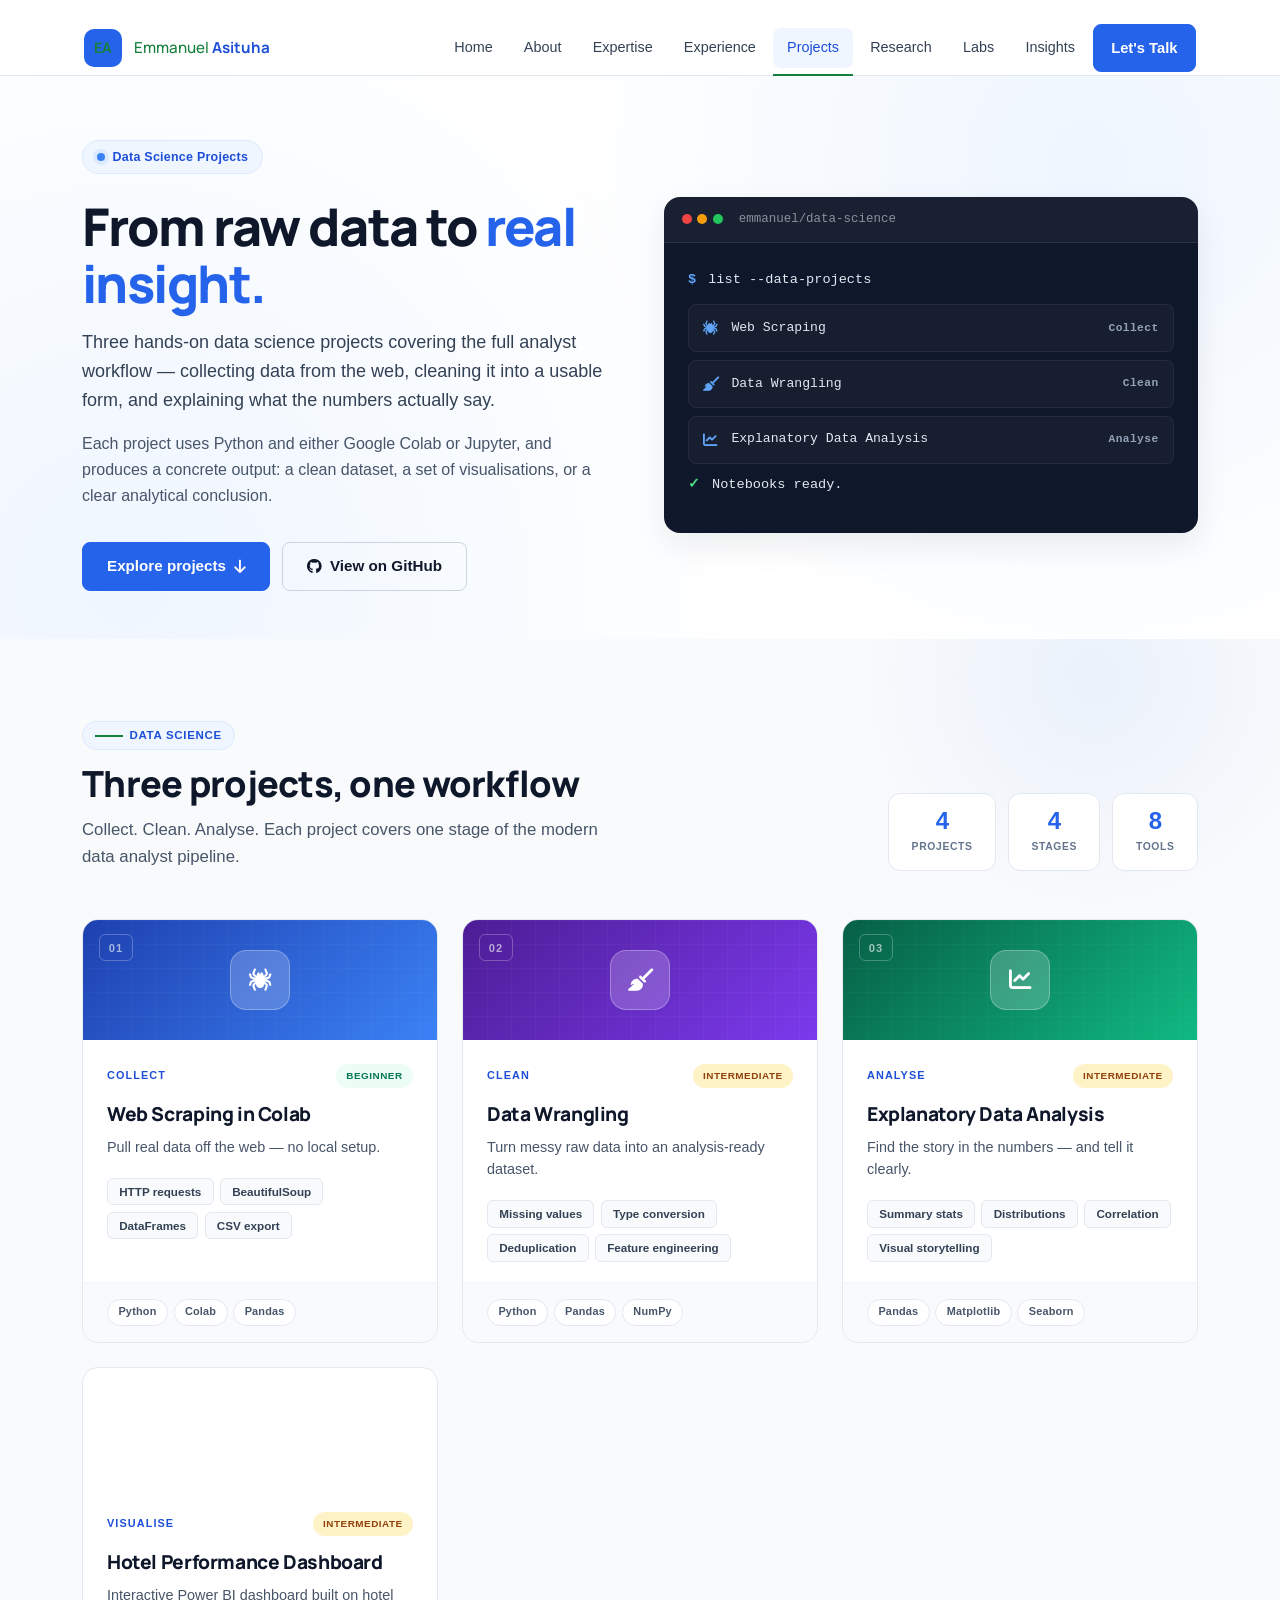
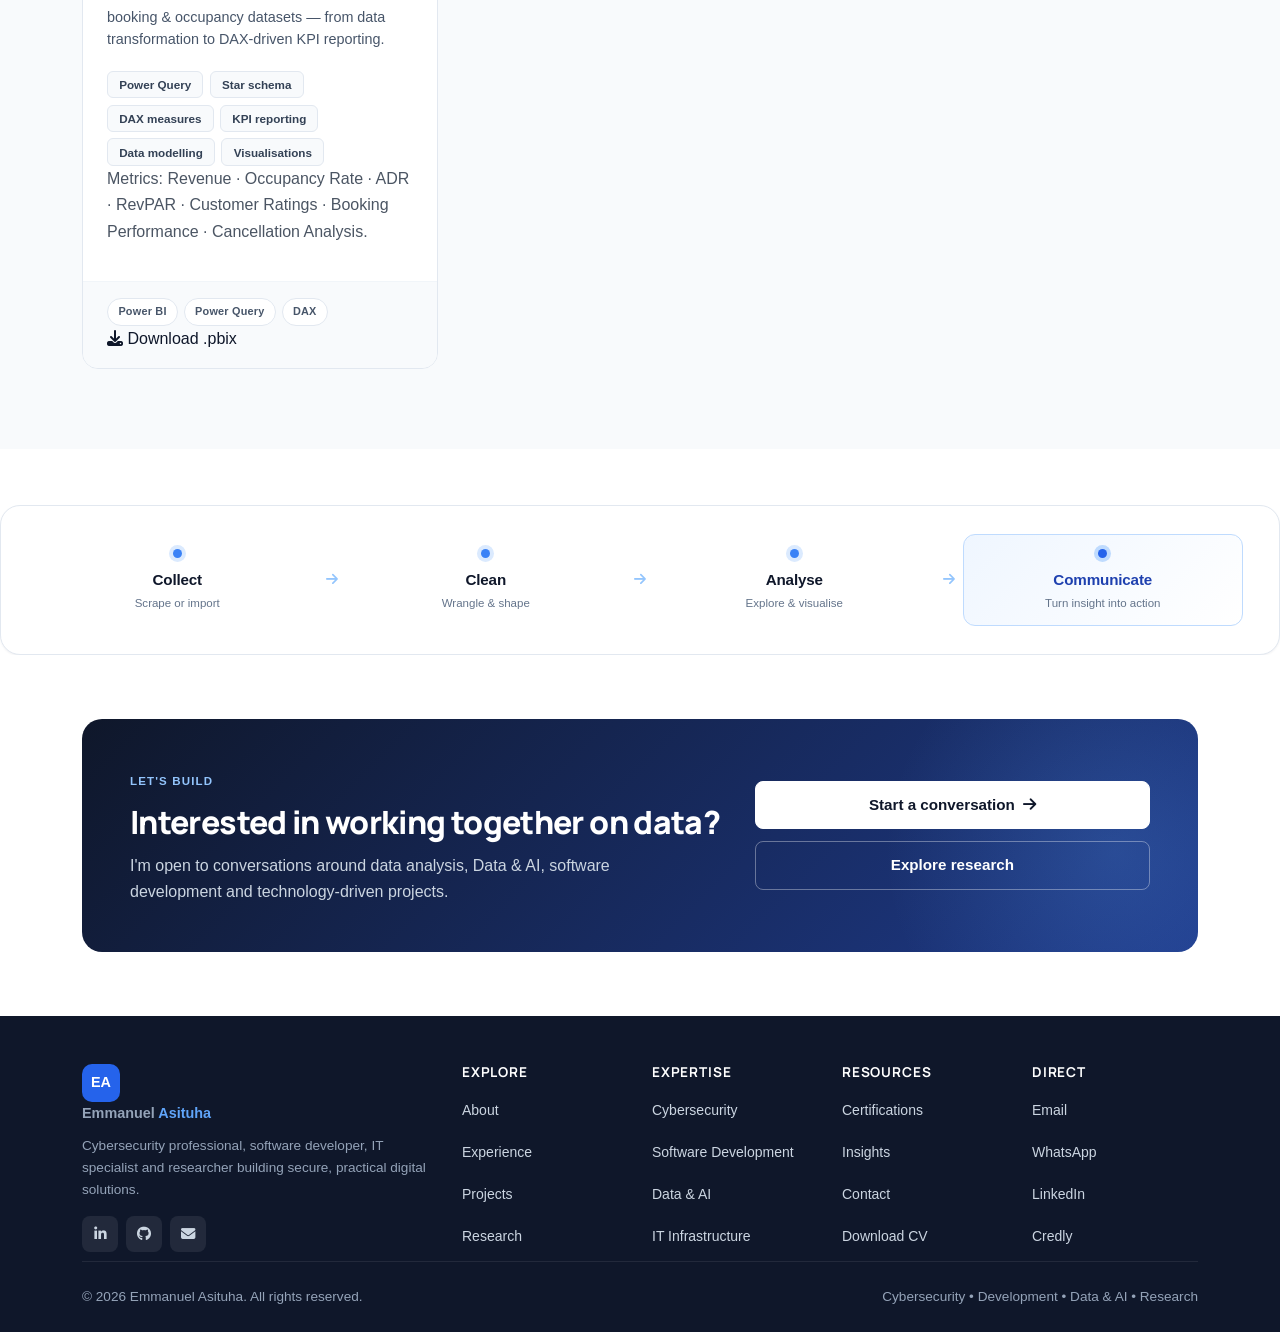
==== commit d8341547: "Add Power BI Hotel Performance Dashboard section Added a new project section for the Power BI Hotel " ====
--- a/projects.html
+++ b/projects.html
@@ -1126,7 +1126,7 @@
             <div class="ds-header__stats" aria-label="Section summary">
 
                 <div class="ds-stat">
-                    <strong>3</strong>
+                    <strong>4</strong>
                     <span>Projects</span>
                 </div>
 
@@ -1136,7 +1136,7 @@
                 </div>
 
                 <div class="ds-stat">
-                    <strong>6</strong>
+                    <strong>8</strong>
                     <span>Tools</span>
                 </div>
 
@@ -1147,9 +1147,8 @@
 
         <div class="row g-4">
 
-
             <!-- =============================================
-                 01 — Web Scraping
+                 01 — Web Scraping in Colab
             ============================================== -->
 
             <div class="col-md-6 col-lg-4">
@@ -1212,7 +1211,6 @@
             </div>
 
 
-
             <!-- =============================================
                  02 — Data Wrangling
             ============================================== -->
@@ -1277,7 +1275,6 @@
             </div>
 
 
-
             <!-- =============================================
                  03 — Explanatory Data Analysis
             ============================================== -->
@@ -1341,8 +1338,92 @@
 
             </div>
 
+
+            <!-- =============================================
+                 04 — Power BI Hotel Performance Dashboard
+            ============================================== -->
+
+            <div class="col-md-6 col-lg-4">
+
+                <article class="ds-card">
+
+                    <div class="ds-card__visual ds-card__visual--powerbi" aria-hidden="true">
+
+                        <span class="ds-card__badge">04</span>
+
+                        <span class="ds-card__icon">
+                            <i class="fa-solid fa-chart-pie"></i>
+                        </span>
+
+                    </div>
+
+
+                    <div class="ds-card__body">
+
+                        <div class="ds-card__meta">
+
+                            <span class="ds-card__eyebrow">Visualise</span>
+
+                            <span class="ds-card__level ds-card__level--intermediate">
+                                Intermediate
+                            </span>
+
+                        </div>
+
+
+                        <h3>Hotel Performance Dashboard</h3>
+
+                        <p class="ds-card__lead">
+                            Interactive Power BI dashboard built on hotel booking
+                            &amp; occupancy datasets — from data transformation
+                            to DAX-driven KPI reporting.
+                        </p>
+
+
+                        <ul class="ds-card__skills">
+                            <li>Power Query</li>
+                            <li>Star schema</li>
+                            <li>DAX measures</li>
+                            <li>KPI reporting</li>
+                            <li>Data modelling</li>
+                            <li>Visualisations</li>
+                        </ul>
+
+
+                        <p class="ds-card__detail">
+                            Metrics: Revenue · Occupancy Rate · ADR · RevPAR ·
+                            Customer Ratings · Booking Performance · Cancellation Analysis.
+                        </p>
+
+                    </div>
+
+
+                    <footer class="ds-card__footer">
+
+                        <div class="ds-card__tools">
+                            <span>Power BI</span>
+                            <span>Power Query</span>
+                            <span>DAX</span>
+                        </div>
+
+                        <a class="ds-card__download"
+                           href="/assets/documents/assignment.pbix"
+                           download>
+                            <i class="fa-solid fa-download"></i>
+                            Download .pbix
+                        </a>
+
+                    </footer>
+
+                </article>
+
+            </div>
+
         </div>
 
+    </div>
+
+</section>
 
 
         <!-- =====================================================
@@ -1392,6 +1473,7 @@
     </div>
 
 </section>
+
 
 
 
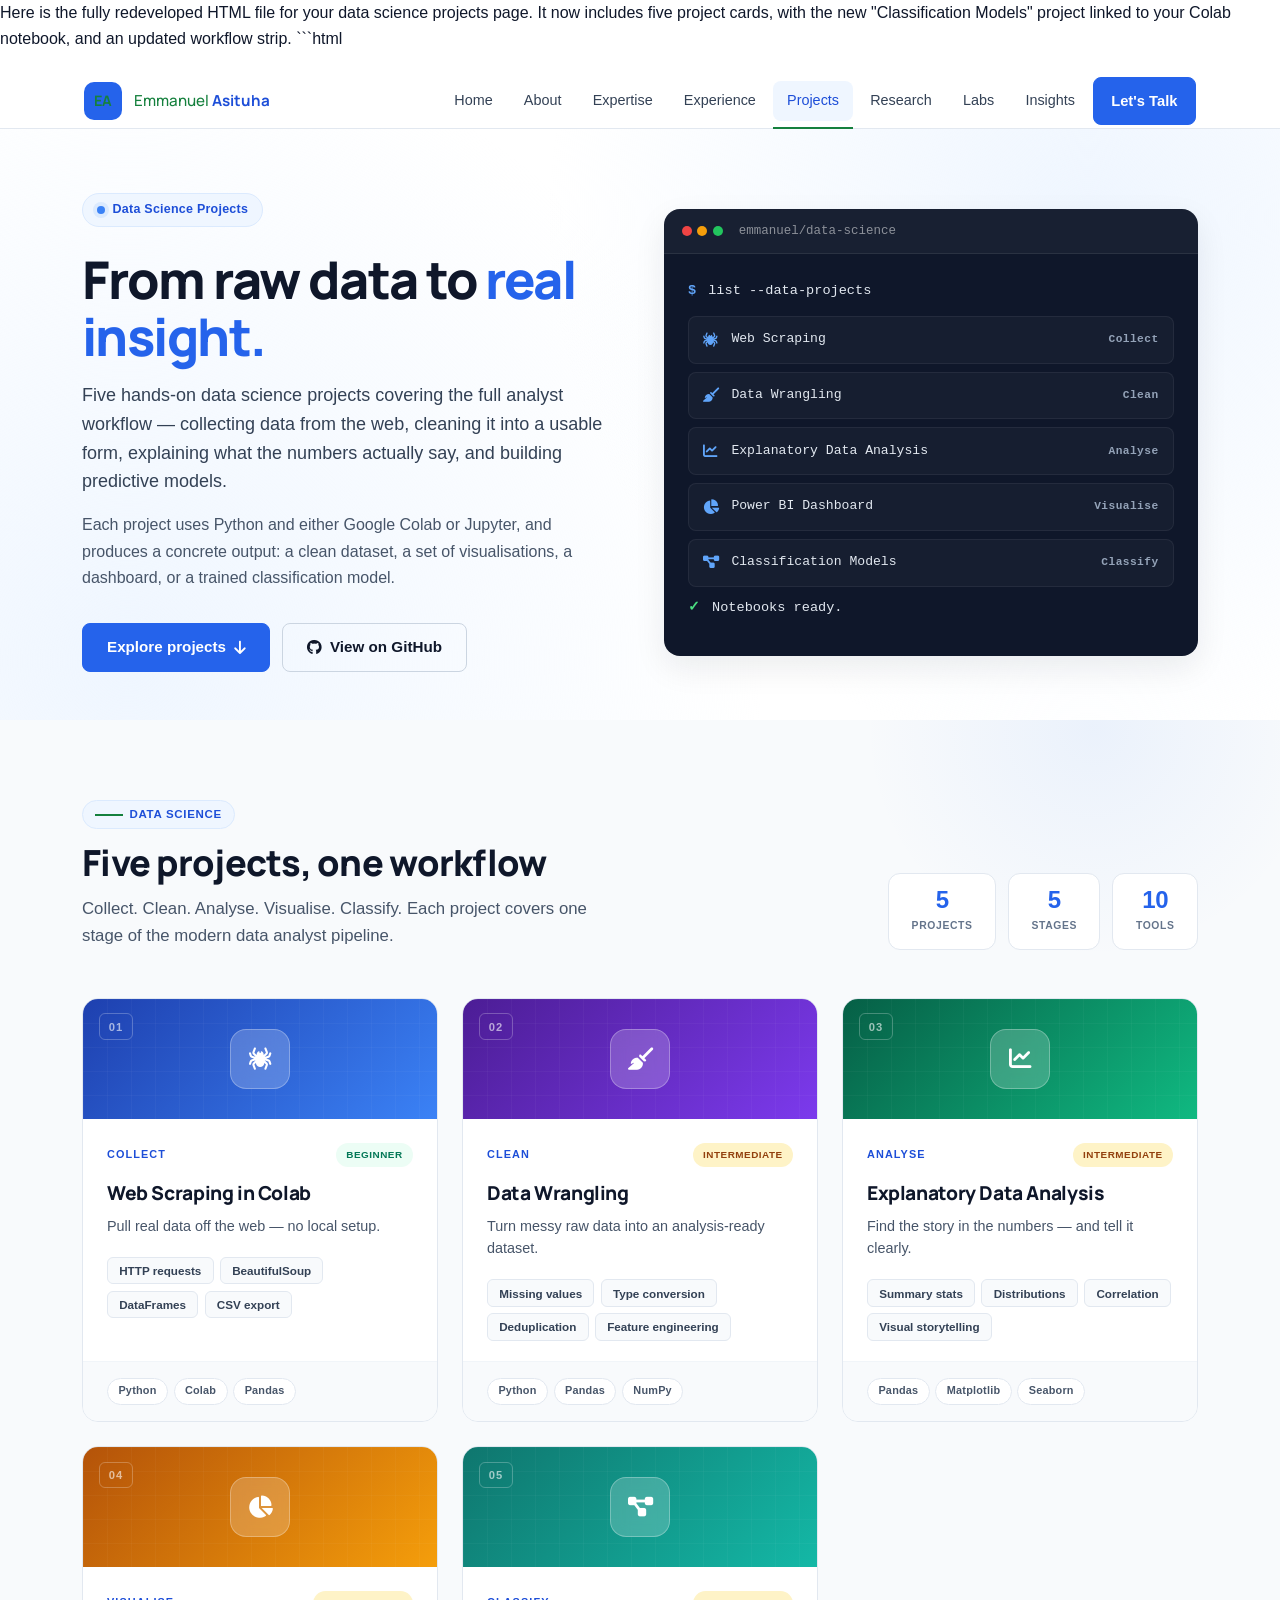
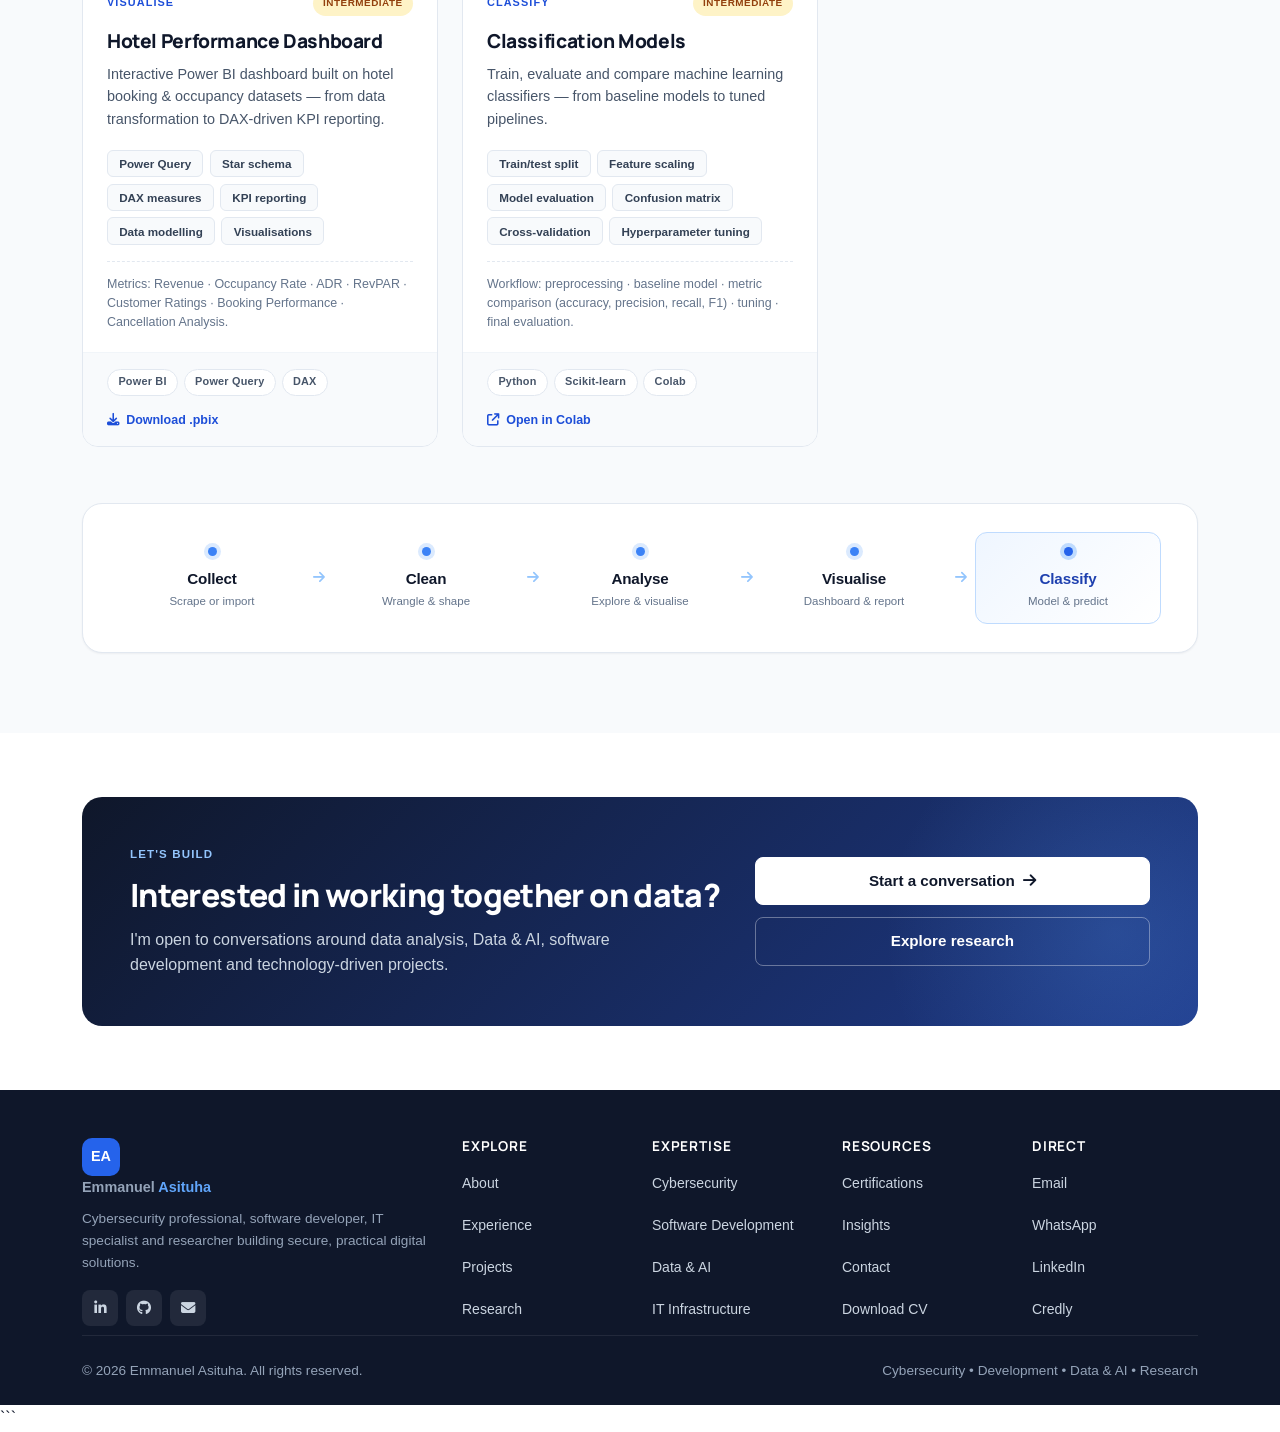
==== commit 0aa5d3bf: "Revamp projects page with new classification model This update includes the addition of a new projec" ====
--- a/projects.html
+++ b/projects.html
@@ -1,3 +1,5 @@
+Here is the fully redeveloped HTML file for your data science projects page. It now includes five project cards, with the new "Classification Models" project linked to your Colab notebook, and an updated workflow strip.
+```html
 <!DOCTYPE html>
 <html lang="en">
 
@@ -9,7 +11,7 @@
 
     <title>Data Science Projects | Emmanuel Asituha</title>
 
-    <meta name="description" content="Data science projects by Emmanuel Asituha — web scraping, data wrangling and explanatory data analysis. Practical work covering the analyst workflow from raw data to real insight.">
+    <meta name="description" content="Data science projects by Emmanuel Asituha — web scraping, data wrangling, explanatory data analysis and classification models. Practical work covering the analyst workflow from raw data to real insight.">
 
     <meta name="author" content="Emmanuel Asituha">
 
@@ -24,14 +26,14 @@
     <meta property="og:url" content="https://emmanuelasituha.com/projects.html">
     <meta property="og:site_name" content="Emmanuel Asituha">
     <meta property="og:title" content="Data Science Projects | Emmanuel Asituha">
-    <meta property="og:description" content="Practical data science projects — web scraping, data wrangling and explanatory data analysis.">
+    <meta property="og:description" content="Practical data science projects — web scraping, data wrangling, explanatory data analysis and classification models.">
     <meta property="og:image" content="https://emmanuelasituha.com/assets/images/og-default.jpg">
     <meta property="og:locale" content="en_US">
 
     <!-- Twitter -->
     <meta name="twitter:card" content="summary_large_image">
     <meta name="twitter:title" content="Data Science Projects | Emmanuel Asituha">
-    <meta name="twitter:description" content="Practical data science projects — web scraping, data wrangling and explanatory data analysis.">
+    <meta name="twitter:description" content="Practical data science projects — web scraping, data wrangling, explanatory data analysis and classification models.">
     <meta name="twitter:image" content="https://emmanuelasituha.com/assets/images/og-default.jpg">
 
     <!-- Bootstrap -->
@@ -470,6 +472,14 @@
     background: linear-gradient(135deg, #065f46 0%, #10b981 100%);
 }
 
+.ds-scope .ds-card__visual--powerbi {
+    background: linear-gradient(135deg, #b45309 0%, #f59e0b 100%);
+}
+
+.ds-scope .ds-card__visual--classify {
+    background: linear-gradient(135deg, #0f766e 0%, #14b8a6 100%);
+}
+
 .ds-scope .ds-card__badge {
     position: absolute;
     top: 0.9rem;
@@ -593,6 +603,15 @@
     color: var(--ds-accent-700);
 }
 
+.ds-scope .ds-card__detail {
+    font-size: 0.78rem;
+    color: var(--ds-ink-500);
+    line-height: 1.5;
+    margin: 1rem 0 0;
+    padding-top: 0.85rem;
+    border-top: 1px dashed var(--ds-ink-200);
+}
+
 .ds-scope .ds-card__footer {
     padding: 1rem 1.5rem;
     border-top: 1px solid var(--ds-ink-100);
@@ -623,13 +642,30 @@
     color: var(--ds-accent-700);
 }
 
+.ds-scope .ds-card__download {
+    display: inline-flex;
+    align-items: center;
+    gap: 0.45rem;
+    margin-top: 0.85rem;
+    font-size: 0.78rem;
+    font-weight: 700;
+    color: var(--ds-accent-700);
+    text-decoration: none;
+    transition: color 0.15s ease;
+}
+
+.ds-scope .ds-card__download:hover {
+    color: var(--ds-accent-900);
+    text-decoration: underline;
+}
+
 
 /* ---------- Workflow ---------- */
 
 .ds-scope .ds-flow {
     margin-top: 3.5rem;
     display: grid;
-    grid-template-columns: 1fr auto 1fr auto 1fr auto 1fr;
+    grid-template-columns: 1fr auto 1fr auto 1fr auto 1fr auto 1fr;
     align-items: center;
     gap: 0.5rem;
     padding: 1.75rem 2.25rem;
@@ -1000,18 +1036,18 @@
 
 
                 <p class="projects-hero__lead">
-                    Three hands-on data science projects covering the full
+                    Five hands-on data science projects covering the full
                     analyst workflow — collecting data from the web,
-                    cleaning it into a usable form, and explaining what
-                    the numbers actually say.
+                    cleaning it into a usable form, explaining what the
+                    numbers actually say, and building predictive models.
                 </p>
 
 
                 <p class="projects-hero__text">
                     Each project uses Python and either Google Colab or
                     Jupyter, and produces a concrete output: a clean
-                    dataset, a set of visualisations, or a clear
-                    analytical conclusion.
+                    dataset, a set of visualisations, a dashboard, or a
+                    trained classification model.
                 </p>
 
 
@@ -1078,6 +1114,18 @@
                             <small>Analyse</small>
                         </div>
 
+                        <div class="terminal-project">
+                            <i class="fa-solid fa-chart-pie"></i>
+                            <span>Power BI Dashboard</span>
+                            <small>Visualise</small>
+                        </div>
+
+                        <div class="terminal-project">
+                            <i class="fa-solid fa-diagram-project"></i>
+                            <span>Classification Models</span>
+                            <small>Classify</small>
+                        </div>
+
                         <div class="terminal-line terminal-success">
                             <span class="terminal-prompt">✓</span>
                             <span>Notebooks ready.</span>
@@ -1112,12 +1160,13 @@
                 <span class="section-label">Data Science</span>
 
                 <h2 id="data-science-heading" class="section-title">
-                    Three projects, one workflow
+                    Five projects, one workflow
                 </h2>
 
                 <p class="ds-header__sub">
-                    Collect. Clean. Analyse. Each project covers one
-                    stage of the modern data analyst pipeline.
+                    Collect. Clean. Analyse. Visualise. Classify.
+                    Each project covers one stage of the modern data
+                    analyst pipeline.
                 </p>
 
             </div>
@@ -1126,17 +1175,17 @@
             <div class="ds-header__stats" aria-label="Section summary">
 
                 <div class="ds-stat">
-                    <strong>4</strong>
+                    <strong>5</strong>
                     <span>Projects</span>
                 </div>
 
                 <div class="ds-stat">
-                    <strong>4</strong>
+                    <strong>5</strong>
                     <span>Stages</span>
                 </div>
 
                 <div class="ds-stat">
-                    <strong>8</strong>
+                    <strong>10</strong>
                     <span>Tools</span>
                 </div>
 
@@ -1419,11 +1468,90 @@
 
             </div>
 
+
+            <!-- =============================================
+                 05 — Classification Models
+            ============================================== -->
+
+            <div class="col-md-6 col-lg-4">
+
+                <article class="ds-card">
+
+                    <div class="ds-card__visual ds-card__visual--classify" aria-hidden="true">
+
+                        <span class="ds-card__badge">05</span>
+
+                        <span class="ds-card__icon">
+                            <i class="fa-solid fa-diagram-project"></i>
+                        </span>
+
+                    </div>
+
+
+                    <div class="ds-card__body">
+
+                        <div class="ds-card__meta">
+
+                            <span class="ds-card__eyebrow">Classify</span>
+
+                            <span class="ds-card__level ds-card__level--intermediate">
+                                Intermediate
+                            </span>
+
+                        </div>
+
+
+                        <h3>Classification Models</h3>
+
+                        <p class="ds-card__lead">
+                            Train, evaluate and compare machine learning
+                            classifiers — from baseline models to tuned
+                            pipelines.
+                        </p>
+
+
+                        <ul class="ds-card__skills">
+                            <li>Train/test split</li>
+                            <li>Feature scaling</li>
+                            <li>Model evaluation</li>
+                            <li>Confusion matrix</li>
+                            <li>Cross-validation</li>
+                            <li>Hyperparameter tuning</li>
+                        </ul>
+
+
+                        <p class="ds-card__detail">
+                            Workflow: preprocessing · baseline model · metric
+                            comparison (accuracy, precision, recall, F1) ·
+                            tuning · final evaluation.
+                        </p>
+
+                    </div>
+
+
+                    <footer class="ds-card__footer">
+
+                        <div class="ds-card__tools">
+                            <span>Python</span>
+                            <span>Scikit-learn</span>
+                            <span>Colab</span>
+                        </div>
+
+                        <a class="ds-card__download"
+                           href="https://colab.research.google.com/drive/1t7ISIQh1U_qcQwxUX5aLgNJdhFl1HDkf?usp=sharing"
+                           target="_blank"
+                           rel="noopener noreferrer">
+                            <i class="fa-solid fa-arrow-up-right-from-square"></i>
+                            Open in Colab
+                        </a>
+
+                    </footer>
+
+                </article>
+
+            </div>
+
         </div>
-
-    </div>
-
-</section>
 
 
         <!-- =====================================================
@@ -1462,10 +1590,20 @@
                 <i class="fa-solid fa-arrow-right"></i>
             </span>
 
+            <div class="ds-flow__step">
+                <span class="ds-flow__dot"></span>
+                <strong>Visualise</strong>
+                <small>Dashboard &amp; report</small>
+            </div>
+
+            <span class="ds-flow__arrow" aria-hidden="true">
+                <i class="fa-solid fa-arrow-right"></i>
+            </span>
+
             <div class="ds-flow__step ds-flow__step--accent">
                 <span class="ds-flow__dot"></span>
-                <strong>Communicate</strong>
-                <small>Turn insight into action</small>
+                <strong>Classify</strong>
+                <small>Model &amp; predict</small>
             </div>
 
         </div>
@@ -1676,3 +1814,4 @@
 </body>
 
 </html>
+```
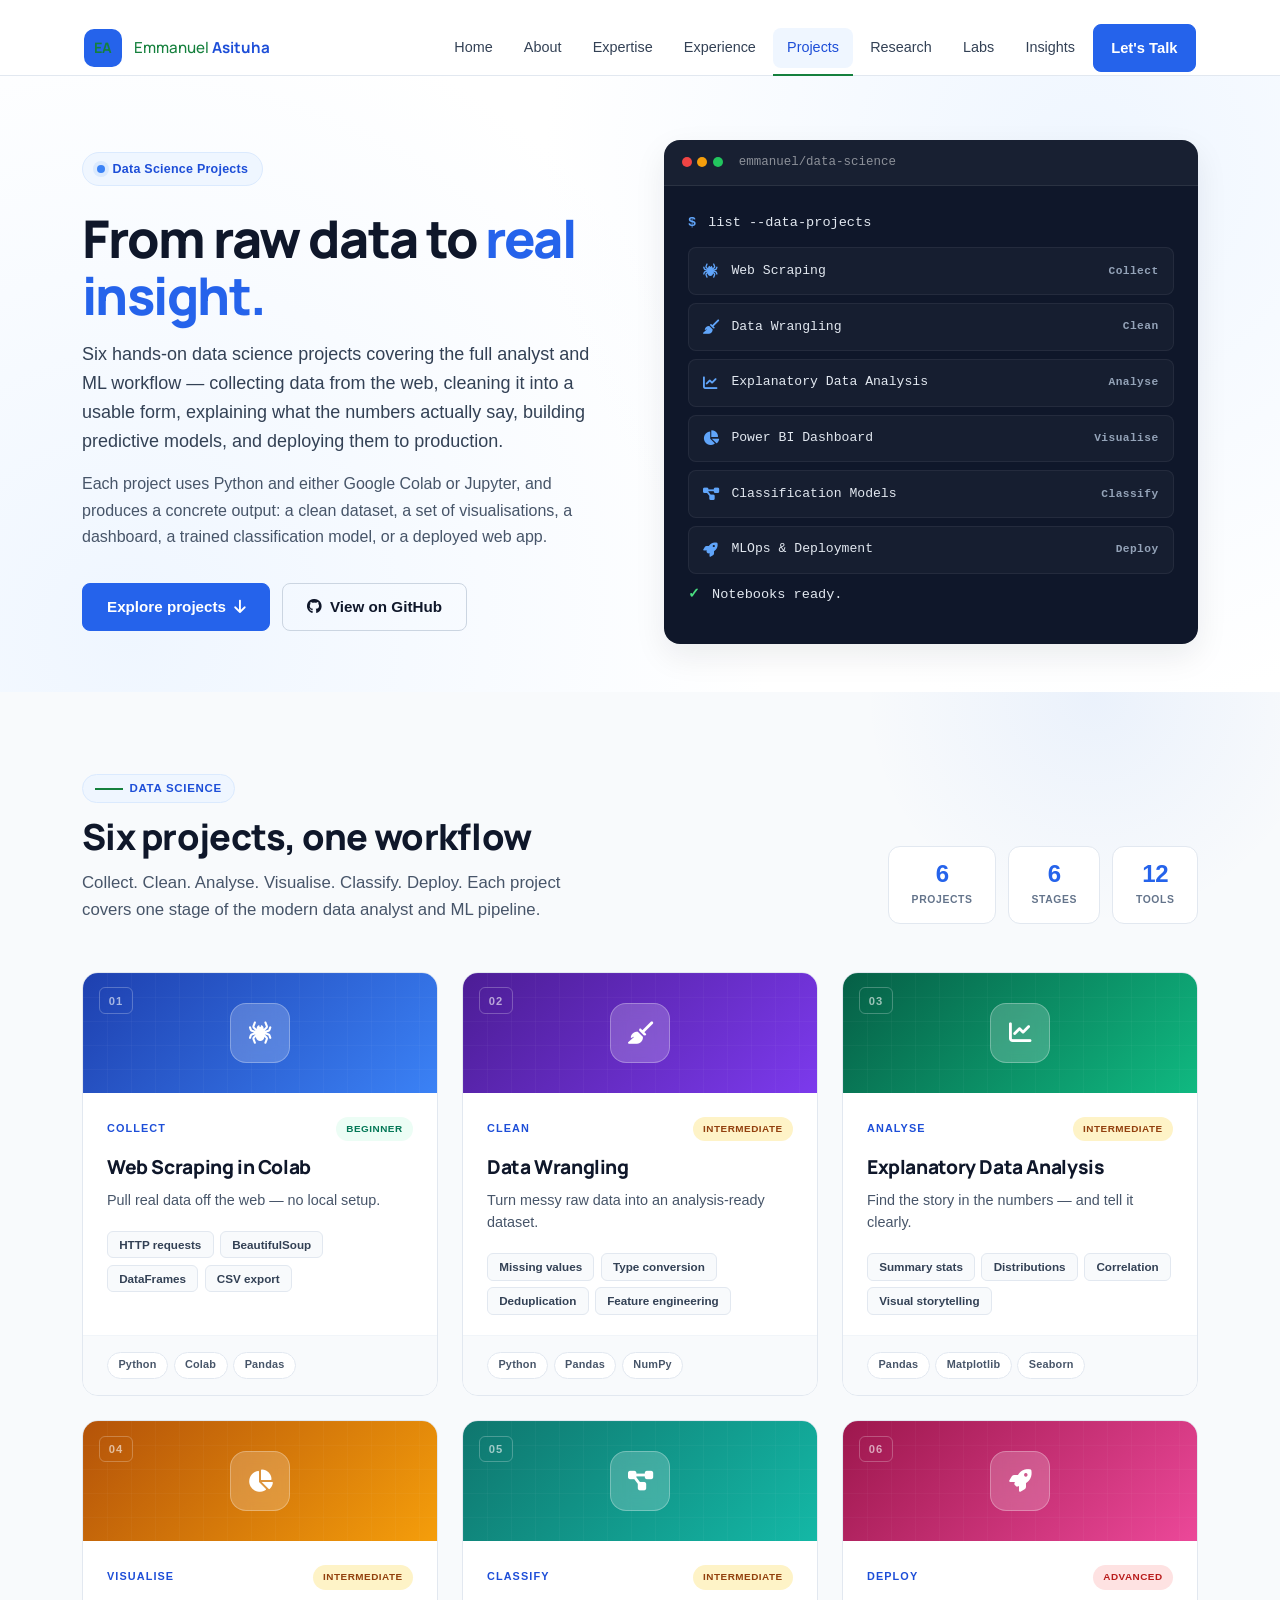
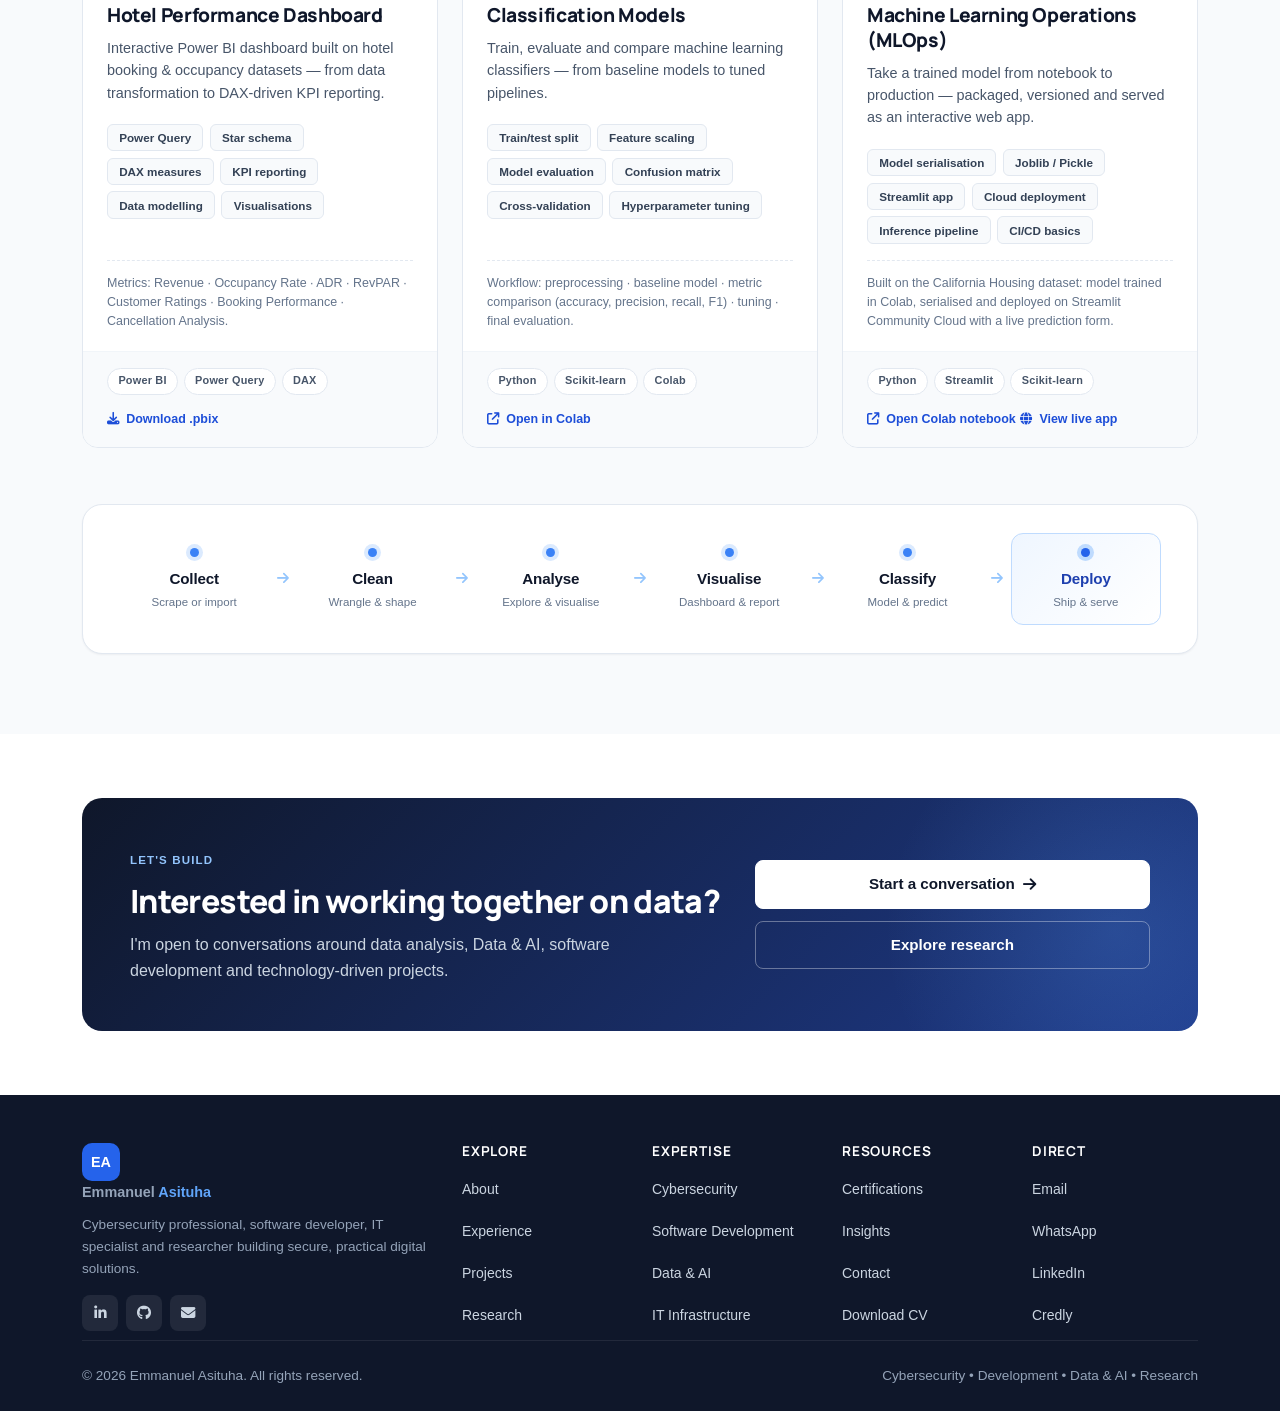
==== commit c4f7edb1: "Add MLOps project and update project descriptions Updated the projects page to include a new project" ====
--- a/projects.html
+++ b/projects.html
@@ -1,5 +1,3 @@
-Here is the fully redeveloped HTML file for your data science projects page. It now includes five project cards, with the new "Classification Models" project linked to your Colab notebook, and an updated workflow strip.
-```html
 <!DOCTYPE html>
 <html lang="en">
 
@@ -11,7 +9,7 @@
 
     <title>Data Science Projects | Emmanuel Asituha</title>
 
-    <meta name="description" content="Data science projects by Emmanuel Asituha — web scraping, data wrangling, explanatory data analysis and classification models. Practical work covering the analyst workflow from raw data to real insight.">
+    <meta name="description" content="Data science projects by Emmanuel Asituha — web scraping, data wrangling, explanatory data analysis, classification models and MLOps. Practical work covering the analyst and ML workflow from raw data to deployed insight.">
 
     <meta name="author" content="Emmanuel Asituha">
 
@@ -26,14 +24,14 @@
     <meta property="og:url" content="https://emmanuelasituha.com/projects.html">
     <meta property="og:site_name" content="Emmanuel Asituha">
     <meta property="og:title" content="Data Science Projects | Emmanuel Asituha">
-    <meta property="og:description" content="Practical data science projects — web scraping, data wrangling, explanatory data analysis and classification models.">
+    <meta property="og:description" content="Practical data science projects — web scraping, data wrangling, explanatory data analysis, classification models and MLOps.">
     <meta property="og:image" content="https://emmanuelasituha.com/assets/images/og-default.jpg">
     <meta property="og:locale" content="en_US">
 
     <!-- Twitter -->
     <meta name="twitter:card" content="summary_large_image">
     <meta name="twitter:title" content="Data Science Projects | Emmanuel Asituha">
-    <meta name="twitter:description" content="Practical data science projects — web scraping, data wrangling, explanatory data analysis and classification models.">
+    <meta name="twitter:description" content="Practical data science projects — web scraping, data wrangling, explanatory data analysis, classification models and MLOps.">
     <meta name="twitter:image" content="https://emmanuelasituha.com/assets/images/og-default.jpg">
 
     <!-- Bootstrap -->
@@ -480,6 +478,10 @@
     background: linear-gradient(135deg, #0f766e 0%, #14b8a6 100%);
 }
 
+.ds-scope .ds-card__visual--mlops {
+    background: linear-gradient(135deg, #9d174d 0%, #ec4899 100%);
+}
+
 .ds-scope .ds-card__badge {
     position: absolute;
     top: 0.9rem;
@@ -557,6 +559,11 @@
     color: #92400e;
 }
 
+.ds-scope .ds-card__level--advanced {
+    background: #fee2e2;
+    color: #b91c1c;
+}
+
 .ds-scope .ds-card h3 {
     font-size: 1.2rem;
     font-weight: 800;
@@ -659,13 +666,17 @@
     text-decoration: underline;
 }
 
+.ds-scope .ds-card__download + .ds-card__download {
+    margin-top: 0.35rem;
+}
+
 
 /* ---------- Workflow ---------- */
 
 .ds-scope .ds-flow {
     margin-top: 3.5rem;
     display: grid;
-    grid-template-columns: 1fr auto 1fr auto 1fr auto 1fr auto 1fr;
+    grid-template-columns: 1fr auto 1fr auto 1fr auto 1fr auto 1fr auto 1fr;
     align-items: center;
     gap: 0.5rem;
     padding: 1.75rem 2.25rem;
@@ -1036,18 +1047,19 @@
 
 
                 <p class="projects-hero__lead">
-                    Five hands-on data science projects covering the full
-                    analyst workflow — collecting data from the web,
+                    Six hands-on data science projects covering the full
+                    analyst and ML workflow — collecting data from the web,
                     cleaning it into a usable form, explaining what the
-                    numbers actually say, and building predictive models.
+                    numbers actually say, building predictive models, and
+                    deploying them to production.
                 </p>
 
 
                 <p class="projects-hero__text">
                     Each project uses Python and either Google Colab or
                     Jupyter, and produces a concrete output: a clean
-                    dataset, a set of visualisations, a dashboard, or a
-                    trained classification model.
+                    dataset, a set of visualisations, a dashboard, a
+                    trained classification model, or a deployed web app.
                 </p>
 
 
@@ -1126,6 +1138,12 @@
                             <small>Classify</small>
                         </div>
 
+                        <div class="terminal-project">
+                            <i class="fa-solid fa-rocket"></i>
+                            <span>MLOps &amp; Deployment</span>
+                            <small>Deploy</small>
+                        </div>
+
                         <div class="terminal-line terminal-success">
                             <span class="terminal-prompt">✓</span>
                             <span>Notebooks ready.</span>
@@ -1160,13 +1178,13 @@
                 <span class="section-label">Data Science</span>
 
                 <h2 id="data-science-heading" class="section-title">
-                    Five projects, one workflow
+                    Six projects, one workflow
                 </h2>
 
                 <p class="ds-header__sub">
-                    Collect. Clean. Analyse. Visualise. Classify.
+                    Collect. Clean. Analyse. Visualise. Classify. Deploy.
                     Each project covers one stage of the modern data
-                    analyst pipeline.
+                    analyst and ML pipeline.
                 </p>
 
             </div>
@@ -1175,17 +1193,17 @@
             <div class="ds-header__stats" aria-label="Section summary">
 
                 <div class="ds-stat">
-                    <strong>5</strong>
+                    <strong>6</strong>
                     <span>Projects</span>
                 </div>
 
                 <div class="ds-stat">
-                    <strong>5</strong>
+                    <strong>6</strong>
                     <span>Stages</span>
                 </div>
 
                 <div class="ds-stat">
-                    <strong>10</strong>
+                    <strong>12</strong>
                     <span>Tools</span>
                 </div>
 
@@ -1551,6 +1569,98 @@
 
             </div>
 
+
+            <!-- =============================================
+                 06 — Machine Learning Operations (MLOps)
+            ============================================== -->
+
+            <div class="col-md-6 col-lg-4">
+
+                <article class="ds-card">
+
+                    <div class="ds-card__visual ds-card__visual--mlops" aria-hidden="true">
+
+                        <span class="ds-card__badge">06</span>
+
+                        <span class="ds-card__icon">
+                            <i class="fa-solid fa-rocket"></i>
+                        </span>
+
+                    </div>
+
+
+                    <div class="ds-card__body">
+
+                        <div class="ds-card__meta">
+
+                            <span class="ds-card__eyebrow">Deploy</span>
+
+                            <span class="ds-card__level ds-card__level--advanced">
+                                Advanced
+                            </span>
+
+                        </div>
+
+
+                        <h3>Machine Learning Operations (MLOps)</h3>
+
+                        <p class="ds-card__lead">
+                            Take a trained model from notebook to production —
+                            packaged, versioned and served as an interactive
+                            web app.
+                        </p>
+
+
+                        <ul class="ds-card__skills">
+                            <li>Model serialisation</li>
+                            <li>Joblib / Pickle</li>
+                            <li>Streamlit app</li>
+                            <li>Cloud deployment</li>
+                            <li>Inference pipeline</li>
+                            <li>CI/CD basics</li>
+                        </ul>
+
+
+                        <p class="ds-card__detail">
+                            Built on the California Housing dataset: model
+                            trained in Colab, serialised and deployed on
+                            Streamlit Community Cloud with a live prediction
+                            form.
+                        </p>
+
+                    </div>
+
+
+                    <footer class="ds-card__footer">
+
+                        <div class="ds-card__tools">
+                            <span>Python</span>
+                            <span>Streamlit</span>
+                            <span>Scikit-learn</span>
+                        </div>
+
+                        <a class="ds-card__download"
+                           href="https://colab.research.google.com/drive/1-4Q4gy5dTfT71xtWMsZyhJr8osY-ndrW?usp=sharing"
+                           target="_blank"
+                           rel="noopener noreferrer">
+                            <i class="fa-solid fa-arrow-up-right-from-square"></i>
+                            Open Colab notebook
+                        </a>
+
+                        <a class="ds-card__download"
+                           href="https://california-housing-model-deployment-ctgscpx66qbbm3bjuanwjo.streamlit.app/"
+                           target="_blank"
+                           rel="noopener noreferrer">
+                            <i class="fa-solid fa-globe"></i>
+                            View live app
+                        </a>
+
+                    </footer>
+
+                </article>
+
+            </div>
+
         </div>
 
 
@@ -1600,10 +1710,20 @@
                 <i class="fa-solid fa-arrow-right"></i>
             </span>
 
-            <div class="ds-flow__step ds-flow__step--accent">
+            <div class="ds-flow__step">
                 <span class="ds-flow__dot"></span>
                 <strong>Classify</strong>
                 <small>Model &amp; predict</small>
+            </div>
+
+            <span class="ds-flow__arrow" aria-hidden="true">
+                <i class="fa-solid fa-arrow-right"></i>
+            </span>
+
+            <div class="ds-flow__step ds-flow__step--accent">
+                <span class="ds-flow__dot"></span>
+                <strong>Deploy</strong>
+                <small>Ship &amp; serve</small>
             </div>
 
         </div>
@@ -1814,4 +1934,3 @@
 </body>
 
 </html>
-```
